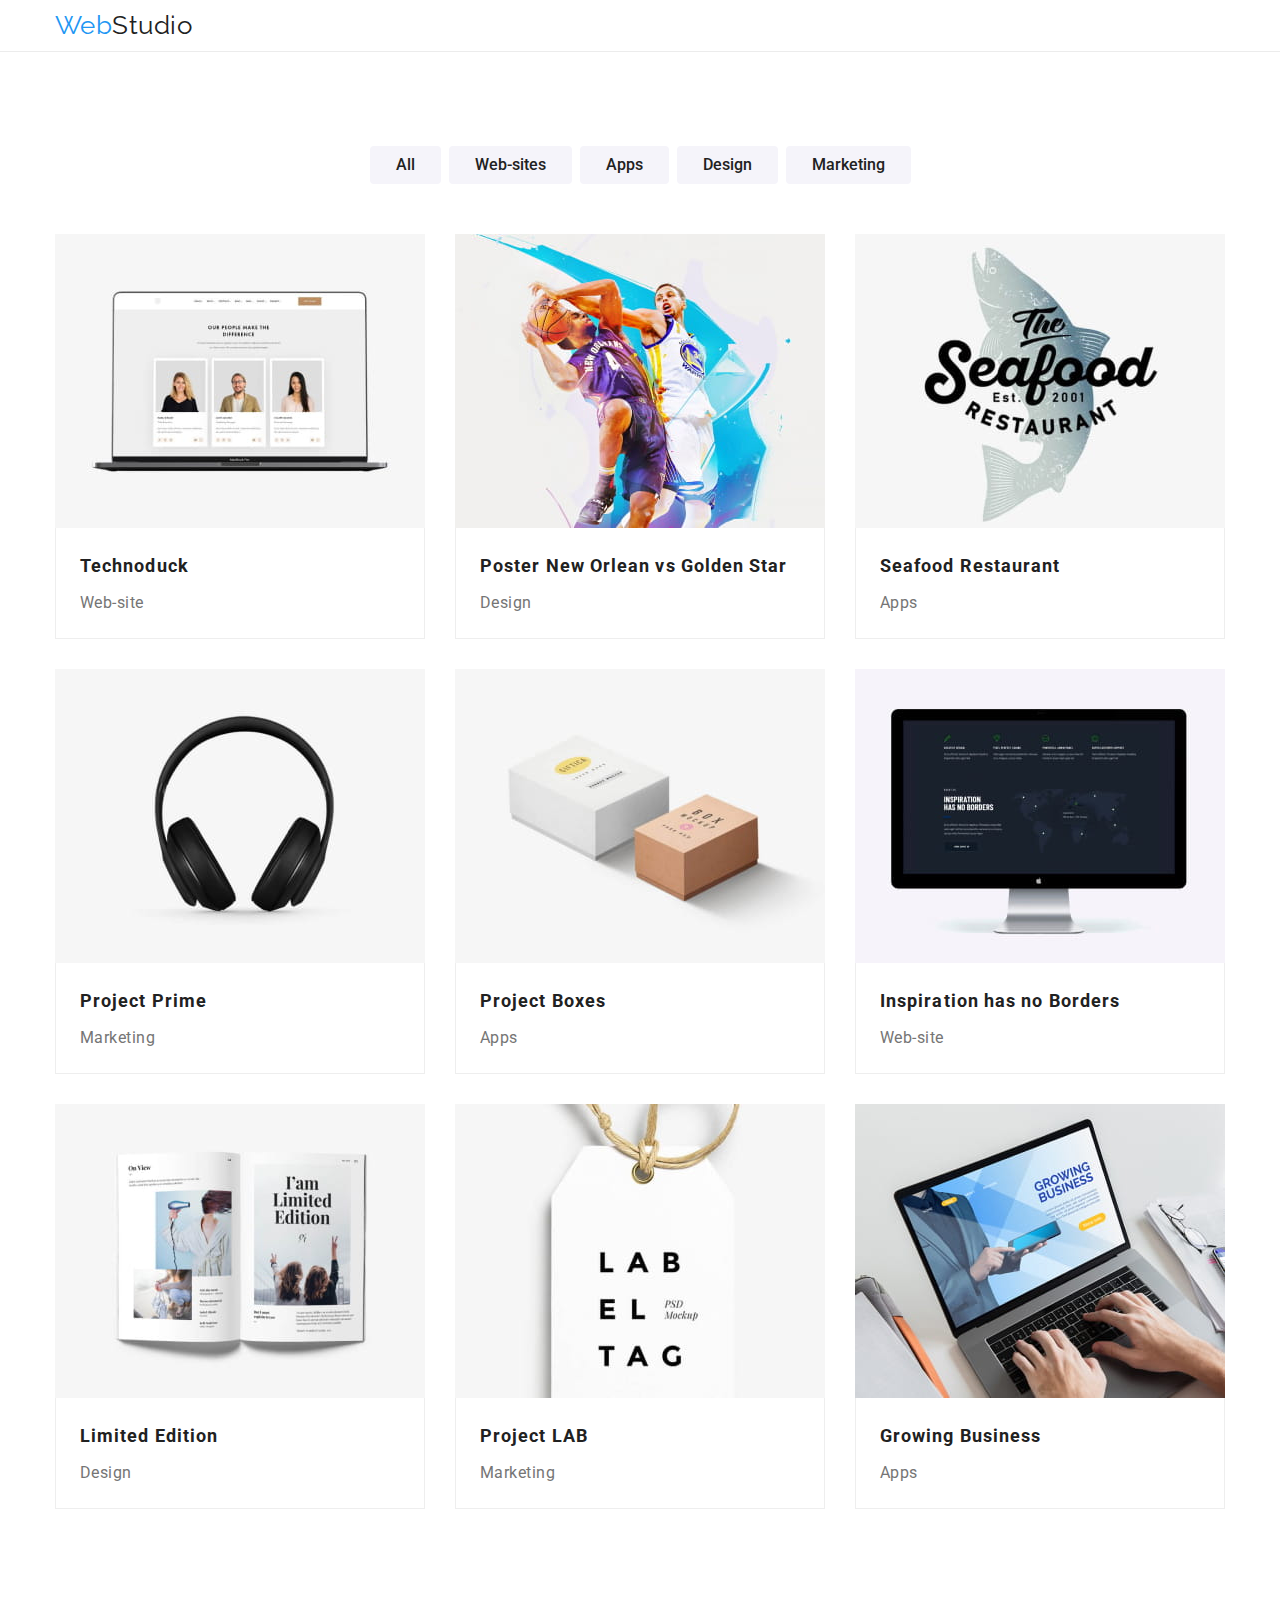
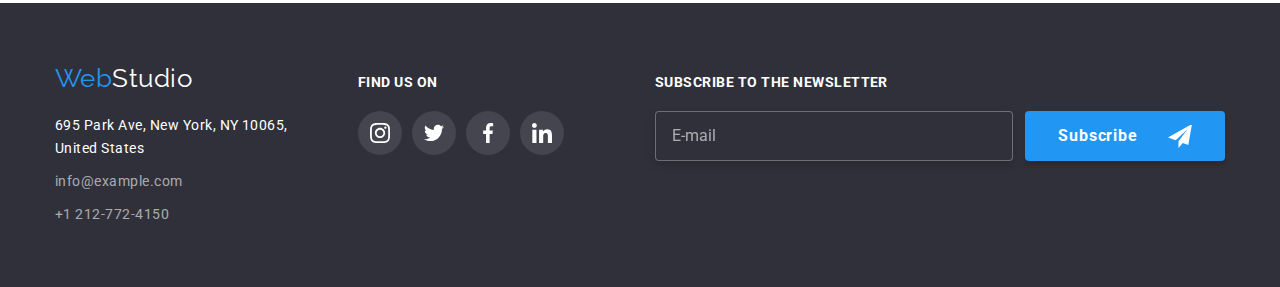
==== portfolio.html @ 223307ea "Додає першу частину" ====
<!DOCTYPE html>
<html lang="en">
<head>
    <meta charset="UTF-8">
    <meta http-equiv="X-UA-Compatible" content="IE=edge">
    <meta name="viewport" content="width=device-width, initial-scale=1.0">
    <title>Portfolio</title>
    <link rel="preconnect" href="https://fonts.googleapis.com">
    <link rel="preconnect" href="https://fonts.gstatic.com" crossorigin>
    <link href="https://fonts.googleapis.com/css2?family=Raleway:wght@700&family=Roboto:wght@400;500;700;900&display=swap"
        rel="stylesheet">
    <link rel="stylesheet" href="https://cdnjs.cloudflare.com/ajax/libs/modern-normalize/1.1.0/modern-normalize.min.css">
    <link rel="stylesheet" href="./css/main.min.css">
</head>
<body>
<header class="page-header">
    <div class="main-content contanier">
        <nav class="navigation">
            <a href="./index.html" class="logo navigation__logo"><span class="logo--blue">Web</span>Studio</a>
            <ul class="navigation-list">
                <li class="navigation-list__item">
                    <a href="./index.html" class="navigation-list__link navigation-list__link--сurrent-secondary">Studio</a>
                </li>
                <li class="navigation-list__item">
                    <a href="./portfolio.html" class="navigation-list__link navigation-list__link--current">Portfolio</a>
                </li>
                <li class="navigation-list__item">
                    <a href="#" class="navigation-list__link navigation-list__link--сurrent-secondary">Contacts</a>
                </li>
            </ul>
        </nav>
        <ul class="header-contacts">
            <li class="mail header-contacts__mail">
                <a href="mailto:info@example.com" class="contact">
                    <svg class="contact__icon" width="16" height="12">
                        <use href="./images/icons.svg#icon-envelope"></use>
                    </svg>
                    info@example.com
                </a>
            </li>
            <li class="tel">
                <a href="tel:+1212724150" class="contact">
                    <svg class="contact__icon" width="10" height="16">
                        <use href="./images/icons.svg#icon-smartphone"></use>
                    </svg>
                    +1 212-772-4150
                </a>
            </li>
        </ul>
    </div>
</header>
    <main>
        <section class="section">
            <div class="portfolio contanier">
                <h1 class="visually-hidden">Portfolio</h1>
                    <ul class="portfolio-buttons">
                        <li class="portfolio-buttons__item"><button type="button" class="portfolio-buttons__button">All</button></li>
                        <li class="portfolio-buttons__item"><button type="button" class="portfolio-buttons__button">Web-sites</button></li>
                        <li class="portfolio-buttons__item"><button type="button" class="portfolio-buttons__button">Apps</button></li>
                        <li class="portfolio-buttons__item"><button type="button" class="portfolio-buttons__button">Design</button></li>
                        <li class="portfolio-buttons__item"><button type="button" class="portfolio-buttons__button">Marketing</button></li>
                    </ul>
                <ul class="portfolio-list">
                    <li class="portfolio-element">
                        <a href="#" class="portfolio-link">
                            <div class="portfolio-link__box">
                                <img src="./images/portfolio1.jpg" alt="Laptop" width="370">
                                <div class="overlay">
                                    <p class="overlay__text">Technoduck is a state-of-the-art coronavirus distribution platform. Companies use this platform for digital
                                    espionage
                                    and attacks on competitors' secure servers.</p>
                                </div>
                            </div>
                            <div class="portfolio-link__border">
                                <h2 class="portfolio-link__title">Technoduck</h2>
                                <p class="portfolio-link__text">Web-site</p>
                            </div>
                        </a>
                    </li>
                    <li class="portfolio-element">
                        <a href="#" class="portfolio-link">
                            <div class="portfolio-link__box">
                                <img src="./images/portfolio2.jpg" alt="Athletes play basketball" width="370">
                                <div class="overlay">
                                    <p class="overlay__text">Technoduck is a state-of-the-art coronavirus distribution platform. Companies use this platform for
                                        digital
                                        espionage
                                        and attacks on competitors' secure servers.</p>
                                </div>
                            </div>
                            <div class="portfolio-link__border">
                                <h2 class="portfolio-link__title">Poster New Orlean vs Golden Star</h2>
                                <p class="portfolio-link__text">Design</p>
                            </div>
                        </a>
                    </li>
                    <li class="portfolio-element">
                        <a href="#" class="portfolio-link">
                            <div class="portfolio-link__box">
                                <img src="./images/portfolio3.jpg" alt="Restaurant logo" width="370">
                                <div class="overlay">
                                    <p class="overlay__text">Technoduck is a state-of-the-art coronavirus distribution platform. Companies use this platform for
                                        digital
                                        espionage
                                        and attacks on competitors' secure servers.</p>
                                </div>
                            </div>
                            <div class="portfolio-link__border">
                                <h2 class="portfolio-link__title">Seafood Restaurant</h2>
                                <p class="portfolio-link__text">Apps</p>
                            </div>
                        </a>
                    </li>
                    <li class="portfolio-element">
                        <a href="#" class="portfolio-link">
                            <div class="portfolio-link__box">
                                <img src="./images/portfolio4.jpg" alt="Headphone" width="370">
                                <div class="overlay">
                                    <p class="overlay__text">Technoduck is a state-of-the-art coronavirus distribution platform. Companies use this platform for
                                        digital
                                        espionage
                                        and attacks on competitors' secure servers.</p>
                                </div>
                            </div>
                            <div class="portfolio-link__border">
                                <h2 class="portfolio-link__title">Project Prime</h2>
                                <p class="portfolio-link__text">Marketing</p>
                            </div>
                        </a>
                    </li>
                    <li class="portfolio-element">
                        <a href="#" class="portfolio-link">
                            <div class="portfolio-link__box">
                                <img src="./images/portfolio5.jpg" alt="Two branded boxes" width="370">
                                <div class="overlay">
                                    <p class="overlay__text">Technoduck is a state-of-the-art coronavirus distribution platform. Companies use this platform for
                                        digital
                                        espionage
                                        and attacks on competitors' secure servers.</p>
                                </div>
                            </div>
                            <div class="portfolio-link__border">
                                <h2 class="portfolio-link__title">Project Boxes</h2>
                                <p class="portfolio-link__text">Apps</p>
                            </div>
                        </a>
                    </li>
                    <li class="portfolio-element">
                        <a href="#" class="portfolio-link">
                            <div class="portfolio-link__box">
                                <img src="./images/portfolio6.jpg" alt="Computer monitor" width="370">
                                <div class="overlay">
                                    <p class="overlay__text">Technoduck is a state-of-the-art coronavirus distribution platform. Companies use this platform for
                                        digital
                                        espionage
                                        and attacks on competitors' secure servers.</p>
                                </div>
                            </div>
                            <div class="portfolio-link__border">
                                <h2 class="portfolio-link__title">Inspiration has no Borders</h2>
                                <p class="portfolio-link__text">Web-site</p>
                            </div>
                        </a>
                    </li>
                    <li class="portfolio-element">
                        <a href="#" class="portfolio-link">
                            <div class="portfolio-link__box">
                                <img src="./images/portfolio7.jpg" alt="Open journal" width="370">
                                <div class="overlay">
                                    <p class="overlay__text">Technoduck is a state-of-the-art coronavirus distribution platform. Companies use this platform for
                                        digital
                                        espionage
                                        and attacks on competitors' secure servers.</p>
                                </div>
                            </div>
                            <div class="portfolio-link__border">
                                <h2 class="portfolio-link__title">Limited Edition</h2>
                                <p class="portfolio-link__text">Design</p>
                            </div>
                        </a>
                    </li>
                    <li class="portfolio-element">
                        <a href="#" class="portfolio-link">
                            <div class="portfolio-link__box">
                                <img src="./images/portfolio8.jpg" alt="Tag with logo" width="370">
                                <div class="overlay">
                                    <p class="overlay__text">Technoduck is a state-of-the-art coronavirus distribution platform. Companies use this platform for
                                        digital
                                        espionage
                                        and attacks on competitors' secure servers.</p>
                                </div>
                            </div>
                            <div class="portfolio-link__border">
                                <h2 class="portfolio-link__title">Project LAB</h2>
                                <p class="portfolio-link__text">Marketing</p>
                            </div>
                        </a>
                    </li>
                    <li class="portfolio-element">
                        <a href="#" class="portfolio-link">
                            <div class="portfolio-link__box">
                                <img src="./images/portfolio9.jpg" alt="A person is typing on a laptop" width="370">
                                <div class="overlay">
                                    <p class="overlay__text">Technoduck is a state-of-the-art coronavirus distribution platform. Companies use this platform for
                                        digital
                                        espionage
                                        and attacks on competitors' secure servers.</p>
                                </div>
                            </div>
                            <div class="portfolio-link__border">
                                <h2 class="portfolio-link__title">Growing Business</h2>
                                <p class="portfolio-link__text">Apps</p>
                            </div>
                        </a>
                    </li>
                </ul>
            </div>
        </section>
    </main>
<footer>
    <div class="contanier footer-page">
        <div class="contact-info">
            <a href="./index.html" class="logo contact-info__logo"><span class="logo--blue">Web</span>Studio</a>
            <address class="address">
                <ul class="address__list">
                    <li class="address__item"><a href="https://goo.gl/maps/jAzVGS8xta9FAQZa8" target="_blank"
                            rel="noopener noreferrer nofollow" class="address__text">695 Park Ave, New
                            York, NY 10065, United States</a></li>
                    <li class="address__item"><a href="mailto:info@example.com"
                            class="contact address__contact">info@example.com</a></li>
                    <li class="address__item"><a href="tel:+1212724150" class="contact address__contact">+1
                            212-772-4150</a></li>
                </ul>
            </address>
        </div>
        <div class="main-icons">
            <p class="main-icons__text">Find us on</p>
            <ul class="main-icons__list">
                <li>
                    <a href="#" class="main-icons__link">
                        <svg width="20" height="20">
                            <use href="./images/icons.svg#icon-instagram"></use>
                        </svg>
                    </a>
                </li>
                <li>
                    <a href="#" class="main-icons__link">
                        <svg width="20" height="20">
                            <use href="./images/icons.svg#icon-twitter"></use>
                        </svg>
                    </a>
                </li>
                <li>
                    <a href="#" class="main-icons__link">
                        <svg width="20" height="20">
                            <use href="./images/icons.svg#icon-facebook"></use>
                        </svg>
                    </a>
                </li>
                <li>
                    <a href="#" class="main-icons__link">
                        <svg width="20" height="20">
                            <use href="./images/icons.svg#icon-linkedin"></use>
                        </svg>
                    </a>
                </li>
            </ul>
        </div>
        <div class="footer-form">
            <p class="footer-form__text">Subscribe to the newsletter</p>
            <form class="shape">
                <label class="shape__point">
                    <input type="email" name="email" placeholder="E-mail" required class="shape__email">
                </label>
                <button class="button shape__button" type="submit">
                    <span class="shape__button__text">Subscribe</span>
                    <svg width="24" height="24">
                        <use href="./images/icons.svg#icon-icon-send"></use>
                    </svg>
                </button>
            </form>
        </div>
    </div>
</footer>
</body>
</html>
---- css/main.min.css ----
:root{--main-text-color: #757575;--tittle-text-color: #212121;--accent-text-color: #2196F3;--secondary-text-color: #ffffff;--main-bg-color: #ffffff;--secondary-bg-color: #F5F4FA;--accent-bg-color: #2F303A;--accent-bg-blue-color: #2196F3;--border-color: #EEEEEE;--icon-color: #AFB1B8;--timing: cubic-bezier(0.4, 0, 0.2, 1)}.visually-hidden{position:absolute;white-space:nowrap;width:1px;height:1px;overflow:hidden;border:0;padding:0;clip:rect(0 0 0 0);clip-path:inset(50%);margin:-1px}body{color:var(--main-text-color);background-color:var(--main-bg-color);font-family:"Roboto",sans-serif;letter-spacing:.03em}h1,h2,h3,h4,h5,h6,p{margin-top:0;margin-bottom:0}ul{list-style:none;margin:0;padding-left:0}a{text-decoration:none}button{cursor:pointer}img{display:block;max-width:100%;height:auto}footer{padding-top:60px;padding-bottom:60px;background-color:var(--accent-bg-color)}.contanier{padding:0 15px}@media screen and (min-width: 480px){.contanier{width:480px;margin-left:auto;margin-right:auto}}@media screen and (min-width: 768px){.contanier{width:768px}}@media screen and (min-width: 1200px){.contanier{width:1200px}}.section{padding:94px 0}.title{margin-bottom:50px;color:var(--tittle-text-color);font-weight:700;font-size:36px;line-height:1.16;text-align:center}.button{min-width:200px;padding:10px 20px 10px 19px;color:inherit;font-weight:700;font-size:16px;line-height:1.85;letter-spacing:.06em;background-color:var(--accent-bg-blue-color);border:none;box-shadow:0px 4px 4px rgba(0,0,0,.15);border-radius:4px;transition:background-color 250ms var(--timing)}.button:hover,.button:focus{background-color:#188ce8}.backdrop{position:fixed;top:0;left:0;width:100%;height:100%;z-index:1;visibility:visible;background-color:rgba(0,0,0,.2);transform:scale(1) rotateY(360deg);transform-origin:top center;transition:opacity 250ms var(--timing),visibility 250ms var(--timing),transform 1000ms var(--timing),background-color 250ms var(--timing) 500ms}.backdrop.is-hidden{opacity:0;visibility:hidden;pointer-events:none;transform:scale(3) rotateY(0);background-color:rgba(0,0,0,0)}.modal{position:absolute;top:50%;left:50%;transform:translate(-50%, -50%);width:528px;min-height:581px;background-color:var(--main-bg-color);box-shadow:0px 1px 3px rgba(0,0,0,.12),0px 1px 1px rgba(0,0,0,.14),0px 2px 1px rgba(0,0,0,.2);border-radius:4px}.form-block{text-align:left;padding:40px;color:var(--tittle-text-color)}.form-block__text{margin-bottom:12px;font-weight:700;font-size:20px;line-height:1.15;letter-spacing:.03em}.form-point{display:block;position:relative;margin-bottom:10px}.form-point__name{display:block;margin-bottom:4px;color:var(--main-text-color);font-size:12px;line-height:1.16;letter-spacing:.01em}.form-point__field{width:100%;padding:12px 42px;border:1px solid rgba(33,33,33,.2);border-radius:4px;transition:border-color 250ms var(--timing)}.form-point__icon{position:absolute;top:0;left:0;transform:translate(75%, 175%);transition:fill 250ms var(--timing)}.form-point__field:focus+.form-point__icon{fill:var(--accent-text-color)}.form-point__field:focus{border-color:var(--accent-text-color);outline:none}.form-point__comments{padding:12px 16px;margin-bottom:20px;resize:none}.form-point__comments::placeholder{color:rgba(117,117,117,.5);font-size:14px;line-height:1.14;letter-spacing:.01em}.policy-agree{display:flex;justify-content:center;align-items:center;margin-bottom:30px;color:var(--main-text-color);font-size:13px;line-height:1.71;letter-spacing:.03em}.policy-agree__icon{fill:var(--main-bg-color);border:1px solid var(--tittle-text-color);border-radius:2px;cursor:pointer}.policy-agree__checkbox:checked+.policy-agree__icon{fill:var(--accent-text-color);border:none}.policy-agree__checkbox:focus+.policy-agree__icon{outline:2px solid var(--tittle-text-color)}.policy-agree__contract{position:relative;color:var(--accent-text-color)}.policy-agree__contract::after{position:absolute;content:"";bottom:0;right:0;width:100%;height:1px;background:var(--accent-text-color)}.main-form__button{display:block;height:50px;padding:0;margin-left:auto;margin-right:auto;color:var(--secondary-text-color)}.modal-buttom{position:absolute;top:8px;right:8px;display:flex;justify-content:center;align-items:center;height:30px;width:30px;background-color:var(--main-bg-color);border:1px solid rgba(0,0,0,.1);border-radius:50%;transition:fill 250ms var(--timing)}.modal-buttom:hover,.modal-buttom:focus{fill:var(--accent-text-color)}.page-header{border-bottom:1px solid #ececec}.main-content{display:flex;align-items:center;justify-content:space-between;padding-top:10px;padding-bottom:10px}.logo{color:var(--tittle-text-color);font-family:"Raleway",sans-serif;font-size:26px;line-height:1.19}.logo--blue{color:var(--accent-text-color)}.navigation-list{display:none}.header-contacts{display:none}.header-button{border:none;background-color:rgba(0,0,0,0);padding:0;line-height:0}.mobile-menu{position:fixed;width:100%;height:100%;top:0;left:0;font-weight:500;font-size:40px;line-height:1.17;letter-spacing:.02em;color:var(--tittle-text-color);background-color:var(--main-bg-color)}.mobile-menu__contanier{position:relative;padding-left:25px;padding-top:48px}.mobile-menu__item:not(:last-child){margin-bottom:32px}.mobile-menu__page{color:var(--tittle-text-color)}.margin{margin-top:auto}.mobile-menu__contacts{margin-top:auto;margin-bottom:64px}.mobile-menu__tel{font-size:34px;color:var(--tittle-text-color)}.mobile-menu__mail{font-size:24px;line-height:1.16;color:var(--main-text-color)}.mobile-menu__main-links{display:flex;justify-content:left;gap:20px}.mobile-menu__point{position:relative}.mobile-menu__link{display:inline-block;font-size:18px;line-height:1.22px;color:var(--accent-text-color)}.mobile-menu__link::after{content:"";position:absolute;top:50%;right:0;width:22px;height:1px;transform:rotate(90deg);background-color:#000}.mobile-button{position:absolute;top:10px;right:15px;border:none;background-color:rgba(0,0,0,0);padding:0;line-height:0}.first-part{min-height:600px;max-width:1600px;margin-left:auto;margin-right:auto;color:var(--secondary-text-color);letter-spacing:.06em;text-align:center;padding-top:200px;padding-bottom:200px;background-color:#c4c4c4;background-image:linear-gradient(to right, rgba(47, 48, 58, 0.4), rgba(47, 48, 58, 0.4)),url(../images/bg.jpg);background-repeat:no-repeat;background-position:50% 35%;background-size:cover}.first-part__title{width:696px;margin-right:auto;margin-left:auto;margin-bottom:30px;color:var(--secondary-text-color);font-weight:900;font-size:44px;line-height:1.36;text-transform:uppercase}.benefits{display:flex}.benefits__item{width:270px}.benefits__item:not(:last-child){margin-right:30px}.benefits__icon{display:flex;margin-bottom:30px;height:120px;justify-content:center;align-items:center;background-color:var(--secondary-bg-color);border-radius:4px}.benefits__subtitle{margin-bottom:9px;color:var(--tittle-text-color);font-weight:700;font-size:14px;line-height:1.14;text-transform:uppercase}.benefits__text{font-size:14px;line-height:1.71}.third-part{padding-top:0}.capabilities__list{display:flex}.capabilities__item{position:relative}.capabilities__item:not(:last-child){margin-right:30px}.capabilities__box{position:absolute;width:100%;height:70px;bottom:0;display:flex;justify-content:center;align-items:center;background:rgba(47,48,58,.8)}.capabilities__text{color:var(--secondary-text-color);font-weight:700;font-size:14px;line-height:1.14;text-transform:uppercase}.fourth-part{background-color:var(--secondary-bg-color)}.employees__title{text-transform:capitalize}.wokers-list{display:flex}.wokers-list__item{width:270px;background-color:var(--main-bg-color);font-size:16px;line-height:1.18;text-align:center;box-shadow:0px 1px 3px rgba(0,0,0,.12),0px 1px 1px rgba(0,0,0,.14),0px 2px 1px rgba(0,0,0,.2);border-radius:0px 0px 4px 4px}.wokers-list__item:not(:last-child){margin-right:30px}.wokers-list__box{padding:30px 15px}.wokers-list__name{margin-bottom:10px;color:var(--tittle-text-color);font-weight:500}.wokers-list__job-title{margin-bottom:16px}.wokers-list__link-list{display:flex;justify-content:center;column-gap:10px}.wokers-list__link{display:flex;width:44px;height:44px;justify-content:center;align-items:center;row-gap:10px;fill:var(--icon-color);background-color:var(--main-bg-color);border-radius:50%;transition:background-color 250ms var(--timing),fill 250ms var(--timing)}.wokers-list__link:hover,.wokers-list__link:focus{background-color:var(--accent-bg-blue-color);fill:var(--secondary-text-color)}.customers__title{text-transform:capitalize}.customers-list{display:flex;column-gap:30px}.customers-list__link{display:flex;width:170px;height:92px;justify-content:center;align-items:center;border:1px solid var(--icon-color);border-radius:4px;fill:var(--icon-color);transition:fill 250ms var(--timing),border-color 250ms var(--timing)}.customers-list__link:hover,.customers-list__link:focus{fill:var(--accent-text-color);border-color:var(--accent-text-color)}.footer-page{display:flex;align-items:baseline}.contact-info{margin-right:70px}.contact-info__logo{display:inline-block;margin-bottom:20px;margin-right:0;color:var(--secondary-text-color)}.address{width:233px}.address__list{font-style:normal;font-size:14px;line-height:1.71}.address__item:not(:last-child){margin-bottom:9px}.address__text{display:inline-block;color:var(--secondary-text-color)}.address__contact{padding:0;color:rgba(255,255,255,.6)}.main-icons__text{margin-bottom:20px;color:var(--secondary-text-color);font-weight:700;font-size:14px;line-height:1.14;text-align:left;text-transform:uppercase}.main-icons__list{display:flex;column-gap:10px}.main-icons__link{display:flex;width:44px;height:44px;justify-content:center;align-items:center;fill:var(--secondary-text-color);background-color:rgba(255,255,255,.1);border-radius:50%;transition:background-color 250ms var(--timing)}.main-icons__link:hover,.main-icons__link:focus{background-color:var(--accent-bg-blue-color)}.footer-form{margin-left:auto}.footer-form__text{margin-bottom:20px;color:var(--secondary-text-color);font-weight:700;font-size:14px;line-height:1.14;text-align:left;text-transform:uppercase}.shape{display:flex;justify-content:center}.shape__point{margin-right:12px}.shape__email{padding:10px 16px;width:358px;height:50px;color:var(--secondary-text-color);background-color:var(--accent-bg-color);border:1px solid rgba(255,255,255,.3);filter:drop-shadow(0px 4px 4px rgba(0, 0, 0, 0.15));border-radius:4px}.shape__email::placeholder{color:rgba(255,255,255,.6);font-size:16px;line-height:1.25}.shape__button{display:flex;height:50px;justify-content:center;align-items:center;padding:0}.shape__button__text{margin-right:30px;color:var(--secondary-text-color)}.portfolio-buttons{margin-right:auto;margin-left:auto;margin-bottom:50px;display:flex;justify-content:center}.portfolio-buttons__item:not(:last-child){margin-right:8px}.portfolio-buttons__button{padding:6px 26px;color:var(--tittle-text-color);background-color:var(--secondary-bg-color);font-weight:500;font-size:16px;line-height:1.62;border:none;border-radius:4px;transition:color 250ms var(--timing),background-color 250ms var(--timing),box-shadow 250ms var(--timing)}.portfolio-buttons__button:hover,.portfolio-buttons__button:focus{color:var(--secondary-text-color);background-color:var(--accent-bg-blue-color);box-shadow:0px 3px 1px rgba(0,0,0,.1),0px 1px 2px rgba(0,0,0,.08),0px 2px 2px rgba(0,0,0,.12)}.portfolio-list{display:flex;flex-wrap:wrap;gap:30px}.portfolio-link{display:inline-block;transition:box-shadow 250ms cubic-bezier(0.4, 0, 0.2, 1)}.portfolio-link:hover,.portfolio-link:focus{box-shadow:0px 1px 1px rgba(0,0,0,.12),0px 4px 4px rgba(0,0,0,.06),1px 4px 6px rgba(0,0,0,.16)}.portfolio-link__box{position:relative;overflow:hidden}.overlay{position:absolute;top:0;width:100%;height:100%;display:flex;justify-content:center;align-items:center;background-color:rgba(33,150,243,.9);transform:translateY(101%) scaleX(0);transition:transform 250ms var(--timing)}.overlay__text{width:322px;font-size:18px;line-height:1.55;color:var(--secondary-text-color)}.portfolio-link:hover .overlay,.portfolio-link:focus .overlay{transform:translateY(0) scaleX(100%)}.portfolio-link__border{border-bottom:1px solid var(--border-color);border-right:1px solid var(--border-color);border-left:1px solid var(--border-color);padding:20px 24px}.portfolio-link__title{margin-bottom:4px;color:var(--tittle-text-color);font-weight:700;font-size:18px;line-height:2;letter-spacing:.06em;text-align:left}.portfolio-link__text{color:var(--main-text-color);font-size:16px;line-height:1.87}/*# sourceMappingURL=main.min.css.map */
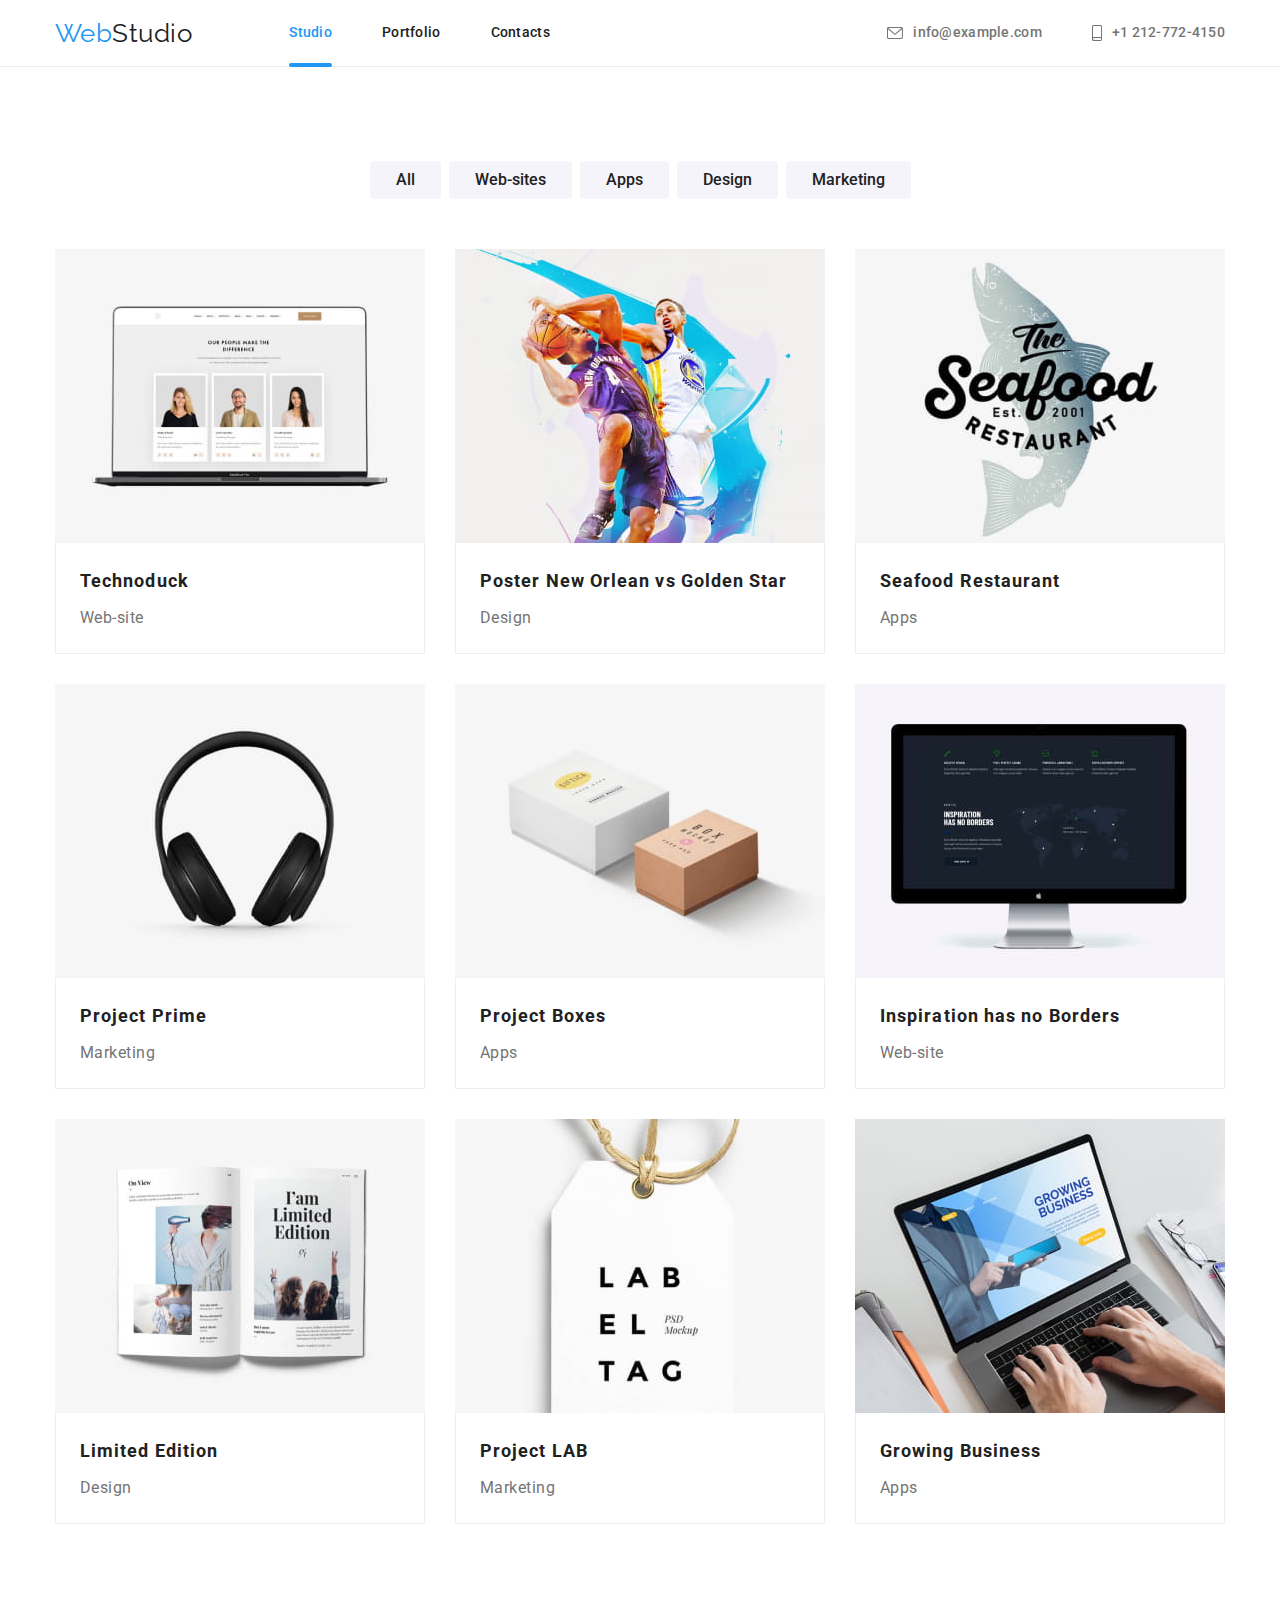
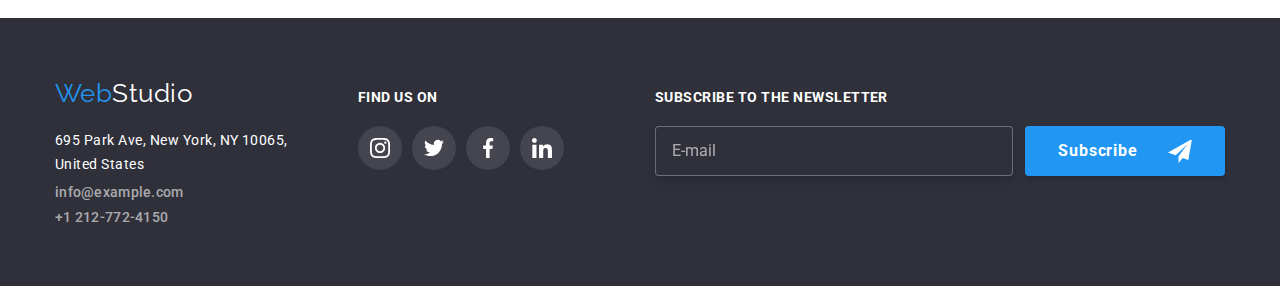
==== commit 41bf5356: "Додає правки" ====
--- a/portfolio.html
+++ b/portfolio.html
@@ -18,17 +18,19 @@
         <nav class="navigation">
             <a href="./index.html" class="logo navigation__logo"><span class="logo--blue">Web</span>Studio</a>
             <ul class="navigation-list">
-                <li class="navigation-list__item">
-                    <a href="./index.html" class="navigation-list__link navigation-list__link--сurrent-secondary">Studio</a>
-                </li>
-                <li class="navigation-list__item">
-                    <a href="./portfolio.html" class="navigation-list__link navigation-list__link--current">Portfolio</a>
-                </li>
-                <li class="navigation-list__item">
-                    <a href="#" class="navigation-list__link navigation-list__link--сurrent-secondary">Contacts</a>
-                </li>
+                <li class="navigation-list__item"><a href="./index.html"
+                        class="navigation-list__link navigation-list__link--current">Studio</a></li>
+                <li class="navigation-list__item"><a href="./portfolio.html"
+                        class="navigation-list__link navigation-list__link--сurrent-secondary">Portfolio</a></li>
+                <li class="navigation-list__item"><a href="#"
+                        class="navigation-list__link navigation-list__link--сurrent-secondary">Contacts</a></li>
             </ul>
         </nav>
+        <button class="header-button" type="button" data-modal-open>
+            <svg class="header-button__icon" width="40" height="40">
+                <use href="./images/icons.svg#icon-burger"></use>
+            </svg>
+        </button>
         <ul class="header-contacts">
             <li class="mail header-contacts__mail">
                 <a href="mailto:info@example.com" class="contact">
@@ -47,6 +49,43 @@
                 </a>
             </li>
         </ul>
+        <div class="mobile-menu is-hidden" data-modal>
+            <div class="contanier mobile-menu__contanier">
+                <ul class="mobile-menu__list-pages">
+                    <li class="mobile-menu__item"><a class="mobile-menu__page mobile-menu__page--сurrent-secondary"
+                            href="./index.html">Studio</a></li>
+                    <li class="mobile-menu__item"><a class="mobile-menu__page mobile-menu__page--сurrent-secondary"
+                            href="./portfolio.html">Portfolio</a></li>
+                    <li class="mobile-menu__item"><a class="mobile-menu__page mobile-menu__page--сurrent-secondary"
+                            href="#">Contacts</a></li>
+                </ul>
+                <div class="mobile-menu__main-info">
+                    <ul class="mobile-menu__contacts">
+                        <li class="mobile-menu__item">
+                            <a class="mobile-menu__tel" href="tel:+1212724150" class="contact">+1 212-772-4150</a>
+                        </li>
+                        <li class="mobile-menu__item">
+                            <a class="mobile-menu__mail" href="mailto:info@example.com"
+                                class="contact">info@example.com</a>
+                        </li>
+                    </ul>
+                    <ul class="mobile-menu__main-links">
+                        <li class="mobile-menu__point"><a class="mobile-menu__link mobile-menu__link--after"
+                                href="#">Instagram</a></li>
+                        <li class="mobile-menu__point"><a class="mobile-menu__link mobile-menu__link--after"
+                                href="#">Twitter</a></li>
+                        <li class="mobile-menu__point"><a class="mobile-menu__link mobile-menu__link--after"
+                                href="#">Facebook</a></li>
+                        <li class="mobile-menu__point"><a class="mobile-menu__link" href="#">LinkedIn</a></li>
+                    </ul>
+                </div>
+                <button class="mobile-button" type="button" data-modal-close>
+                    <svg width="40" height="40">
+                        <use href="./images/icons.svg#icon-close"></use>
+                    </svg>
+                </button>
+            </div>
+        </div>
     </div>
 </header>
     <main>
@@ -282,5 +321,6 @@
         </div>
     </div>
 </footer>
+<script src="./js/mobile_window.js"></script>
 </body>
 </html>--- a/css/main.min.css
+++ b/css/main.min.css
@@ -1 +1 @@
-:root{--main-text-color: #757575;--tittle-text-color: #212121;--accent-text-color: #2196F3;--secondary-text-color: #ffffff;--main-bg-color: #ffffff;--secondary-bg-color: #F5F4FA;--accent-bg-color: #2F303A;--accent-bg-blue-color: #2196F3;--border-color: #EEEEEE;--icon-color: #AFB1B8;--timing: cubic-bezier(0.4, 0, 0.2, 1)}.visually-hidden{position:absolute;white-space:nowrap;width:1px;height:1px;overflow:hidden;border:0;padding:0;clip:rect(0 0 0 0);clip-path:inset(50%);margin:-1px}body{color:var(--main-text-color);background-color:var(--main-bg-color);font-family:"Roboto",sans-serif;letter-spacing:.03em}h1,h2,h3,h4,h5,h6,p{margin-top:0;margin-bottom:0}ul{list-style:none;margin:0;padding-left:0}a{text-decoration:none}button{cursor:pointer}img{display:block;max-width:100%;height:auto}footer{padding-top:60px;padding-bottom:60px;background-color:var(--accent-bg-color)}.contanier{padding:0 15px}@media screen and (min-width: 480px){.contanier{width:480px;margin-left:auto;margin-right:auto}}@media screen and (min-width: 768px){.contanier{width:768px}}@media screen and (min-width: 1200px){.contanier{width:1200px}}.section{padding:94px 0}.title{margin-bottom:50px;color:var(--tittle-text-color);font-weight:700;font-size:36px;line-height:1.16;text-align:center}.button{min-width:200px;padding:10px 20px 10px 19px;color:inherit;font-weight:700;font-size:16px;line-height:1.85;letter-spacing:.06em;background-color:var(--accent-bg-blue-color);border:none;box-shadow:0px 4px 4px rgba(0,0,0,.15);border-radius:4px;transition:background-color 250ms var(--timing)}.button:hover,.button:focus{background-color:#188ce8}.backdrop{position:fixed;top:0;left:0;width:100%;height:100%;z-index:1;visibility:visible;background-color:rgba(0,0,0,.2);transform:scale(1) rotateY(360deg);transform-origin:top center;transition:opacity 250ms var(--timing),visibility 250ms var(--timing),transform 1000ms var(--timing),background-color 250ms var(--timing) 500ms}.backdrop.is-hidden{opacity:0;visibility:hidden;pointer-events:none;transform:scale(3) rotateY(0);background-color:rgba(0,0,0,0)}.modal{position:absolute;top:50%;left:50%;transform:translate(-50%, -50%);width:528px;min-height:581px;background-color:var(--main-bg-color);box-shadow:0px 1px 3px rgba(0,0,0,.12),0px 1px 1px rgba(0,0,0,.14),0px 2px 1px rgba(0,0,0,.2);border-radius:4px}.form-block{text-align:left;padding:40px;color:var(--tittle-text-color)}.form-block__text{margin-bottom:12px;font-weight:700;font-size:20px;line-height:1.15;letter-spacing:.03em}.form-point{display:block;position:relative;margin-bottom:10px}.form-point__name{display:block;margin-bottom:4px;color:var(--main-text-color);font-size:12px;line-height:1.16;letter-spacing:.01em}.form-point__field{width:100%;padding:12px 42px;border:1px solid rgba(33,33,33,.2);border-radius:4px;transition:border-color 250ms var(--timing)}.form-point__icon{position:absolute;top:0;left:0;transform:translate(75%, 175%);transition:fill 250ms var(--timing)}.form-point__field:focus+.form-point__icon{fill:var(--accent-text-color)}.form-point__field:focus{border-color:var(--accent-text-color);outline:none}.form-point__comments{padding:12px 16px;margin-bottom:20px;resize:none}.form-point__comments::placeholder{color:rgba(117,117,117,.5);font-size:14px;line-height:1.14;letter-spacing:.01em}.policy-agree{display:flex;justify-content:center;align-items:center;margin-bottom:30px;color:var(--main-text-color);font-size:13px;line-height:1.71;letter-spacing:.03em}.policy-agree__icon{fill:var(--main-bg-color);border:1px solid var(--tittle-text-color);border-radius:2px;cursor:pointer}.policy-agree__checkbox:checked+.policy-agree__icon{fill:var(--accent-text-color);border:none}.policy-agree__checkbox:focus+.policy-agree__icon{outline:2px solid var(--tittle-text-color)}.policy-agree__contract{position:relative;color:var(--accent-text-color)}.policy-agree__contract::after{position:absolute;content:"";bottom:0;right:0;width:100%;height:1px;background:var(--accent-text-color)}.main-form__button{display:block;height:50px;padding:0;margin-left:auto;margin-right:auto;color:var(--secondary-text-color)}.modal-buttom{position:absolute;top:8px;right:8px;display:flex;justify-content:center;align-items:center;height:30px;width:30px;background-color:var(--main-bg-color);border:1px solid rgba(0,0,0,.1);border-radius:50%;transition:fill 250ms var(--timing)}.modal-buttom:hover,.modal-buttom:focus{fill:var(--accent-text-color)}.page-header{border-bottom:1px solid #ececec}.main-content{display:flex;align-items:center;justify-content:space-between;padding-top:10px;padding-bottom:10px}.logo{color:var(--tittle-text-color);font-family:"Raleway",sans-serif;font-size:26px;line-height:1.19}.logo--blue{color:var(--accent-text-color)}.navigation-list{display:none}.header-contacts{display:none}.header-button{border:none;background-color:rgba(0,0,0,0);padding:0;line-height:0}.mobile-menu{position:fixed;width:100%;height:100%;top:0;left:0;font-weight:500;font-size:40px;line-height:1.17;letter-spacing:.02em;color:var(--tittle-text-color);background-color:var(--main-bg-color)}.mobile-menu__contanier{position:relative;padding-left:25px;padding-top:48px}.mobile-menu__item:not(:last-child){margin-bottom:32px}.mobile-menu__page{color:var(--tittle-text-color)}.margin{margin-top:auto}.mobile-menu__contacts{margin-top:auto;margin-bottom:64px}.mobile-menu__tel{font-size:34px;color:var(--tittle-text-color)}.mobile-menu__mail{font-size:24px;line-height:1.16;color:var(--main-text-color)}.mobile-menu__main-links{display:flex;justify-content:left;gap:20px}.mobile-menu__point{position:relative}.mobile-menu__link{display:inline-block;font-size:18px;line-height:1.22px;color:var(--accent-text-color)}.mobile-menu__link::after{content:"";position:absolute;top:50%;right:0;width:22px;height:1px;transform:rotate(90deg);background-color:#000}.mobile-button{position:absolute;top:10px;right:15px;border:none;background-color:rgba(0,0,0,0);padding:0;line-height:0}.first-part{min-height:600px;max-width:1600px;margin-left:auto;margin-right:auto;color:var(--secondary-text-color);letter-spacing:.06em;text-align:center;padding-top:200px;padding-bottom:200px;background-color:#c4c4c4;background-image:linear-gradient(to right, rgba(47, 48, 58, 0.4), rgba(47, 48, 58, 0.4)),url(../images/bg.jpg);background-repeat:no-repeat;background-position:50% 35%;background-size:cover}.first-part__title{width:696px;margin-right:auto;margin-left:auto;margin-bottom:30px;color:var(--secondary-text-color);font-weight:900;font-size:44px;line-height:1.36;text-transform:uppercase}.benefits{display:flex}.benefits__item{width:270px}.benefits__item:not(:last-child){margin-right:30px}.benefits__icon{display:flex;margin-bottom:30px;height:120px;justify-content:center;align-items:center;background-color:var(--secondary-bg-color);border-radius:4px}.benefits__subtitle{margin-bottom:9px;color:var(--tittle-text-color);font-weight:700;font-size:14px;line-height:1.14;text-transform:uppercase}.benefits__text{font-size:14px;line-height:1.71}.third-part{padding-top:0}.capabilities__list{display:flex}.capabilities__item{position:relative}.capabilities__item:not(:last-child){margin-right:30px}.capabilities__box{position:absolute;width:100%;height:70px;bottom:0;display:flex;justify-content:center;align-items:center;background:rgba(47,48,58,.8)}.capabilities__text{color:var(--secondary-text-color);font-weight:700;font-size:14px;line-height:1.14;text-transform:uppercase}.fourth-part{background-color:var(--secondary-bg-color)}.employees__title{text-transform:capitalize}.wokers-list{display:flex}.wokers-list__item{width:270px;background-color:var(--main-bg-color);font-size:16px;line-height:1.18;text-align:center;box-shadow:0px 1px 3px rgba(0,0,0,.12),0px 1px 1px rgba(0,0,0,.14),0px 2px 1px rgba(0,0,0,.2);border-radius:0px 0px 4px 4px}.wokers-list__item:not(:last-child){margin-right:30px}.wokers-list__box{padding:30px 15px}.wokers-list__name{margin-bottom:10px;color:var(--tittle-text-color);font-weight:500}.wokers-list__job-title{margin-bottom:16px}.wokers-list__link-list{display:flex;justify-content:center;column-gap:10px}.wokers-list__link{display:flex;width:44px;height:44px;justify-content:center;align-items:center;row-gap:10px;fill:var(--icon-color);background-color:var(--main-bg-color);border-radius:50%;transition:background-color 250ms var(--timing),fill 250ms var(--timing)}.wokers-list__link:hover,.wokers-list__link:focus{background-color:var(--accent-bg-blue-color);fill:var(--secondary-text-color)}.customers__title{text-transform:capitalize}.customers-list{display:flex;column-gap:30px}.customers-list__link{display:flex;width:170px;height:92px;justify-content:center;align-items:center;border:1px solid var(--icon-color);border-radius:4px;fill:var(--icon-color);transition:fill 250ms var(--timing),border-color 250ms var(--timing)}.customers-list__link:hover,.customers-list__link:focus{fill:var(--accent-text-color);border-color:var(--accent-text-color)}.footer-page{display:flex;align-items:baseline}.contact-info{margin-right:70px}.contact-info__logo{display:inline-block;margin-bottom:20px;margin-right:0;color:var(--secondary-text-color)}.address{width:233px}.address__list{font-style:normal;font-size:14px;line-height:1.71}.address__item:not(:last-child){margin-bottom:9px}.address__text{display:inline-block;color:var(--secondary-text-color)}.address__contact{padding:0;color:rgba(255,255,255,.6)}.main-icons__text{margin-bottom:20px;color:var(--secondary-text-color);font-weight:700;font-size:14px;line-height:1.14;text-align:left;text-transform:uppercase}.main-icons__list{display:flex;column-gap:10px}.main-icons__link{display:flex;width:44px;height:44px;justify-content:center;align-items:center;fill:var(--secondary-text-color);background-color:rgba(255,255,255,.1);border-radius:50%;transition:background-color 250ms var(--timing)}.main-icons__link:hover,.main-icons__link:focus{background-color:var(--accent-bg-blue-color)}.footer-form{margin-left:auto}.footer-form__text{margin-bottom:20px;color:var(--secondary-text-color);font-weight:700;font-size:14px;line-height:1.14;text-align:left;text-transform:uppercase}.shape{display:flex;justify-content:center}.shape__point{margin-right:12px}.shape__email{padding:10px 16px;width:358px;height:50px;color:var(--secondary-text-color);background-color:var(--accent-bg-color);border:1px solid rgba(255,255,255,.3);filter:drop-shadow(0px 4px 4px rgba(0, 0, 0, 0.15));border-radius:4px}.shape__email::placeholder{color:rgba(255,255,255,.6);font-size:16px;line-height:1.25}.shape__button{display:flex;height:50px;justify-content:center;align-items:center;padding:0}.shape__button__text{margin-right:30px;color:var(--secondary-text-color)}.portfolio-buttons{margin-right:auto;margin-left:auto;margin-bottom:50px;display:flex;justify-content:center}.portfolio-buttons__item:not(:last-child){margin-right:8px}.portfolio-buttons__button{padding:6px 26px;color:var(--tittle-text-color);background-color:var(--secondary-bg-color);font-weight:500;font-size:16px;line-height:1.62;border:none;border-radius:4px;transition:color 250ms var(--timing),background-color 250ms var(--timing),box-shadow 250ms var(--timing)}.portfolio-buttons__button:hover,.portfolio-buttons__button:focus{color:var(--secondary-text-color);background-color:var(--accent-bg-blue-color);box-shadow:0px 3px 1px rgba(0,0,0,.1),0px 1px 2px rgba(0,0,0,.08),0px 2px 2px rgba(0,0,0,.12)}.portfolio-list{display:flex;flex-wrap:wrap;gap:30px}.portfolio-link{display:inline-block;transition:box-shadow 250ms cubic-bezier(0.4, 0, 0.2, 1)}.portfolio-link:hover,.portfolio-link:focus{box-shadow:0px 1px 1px rgba(0,0,0,.12),0px 4px 4px rgba(0,0,0,.06),1px 4px 6px rgba(0,0,0,.16)}.portfolio-link__box{position:relative;overflow:hidden}.overlay{position:absolute;top:0;width:100%;height:100%;display:flex;justify-content:center;align-items:center;background-color:rgba(33,150,243,.9);transform:translateY(101%) scaleX(0);transition:transform 250ms var(--timing)}.overlay__text{width:322px;font-size:18px;line-height:1.55;color:var(--secondary-text-color)}.portfolio-link:hover .overlay,.portfolio-link:focus .overlay{transform:translateY(0) scaleX(100%)}.portfolio-link__border{border-bottom:1px solid var(--border-color);border-right:1px solid var(--border-color);border-left:1px solid var(--border-color);padding:20px 24px}.portfolio-link__title{margin-bottom:4px;color:var(--tittle-text-color);font-weight:700;font-size:18px;line-height:2;letter-spacing:.06em;text-align:left}.portfolio-link__text{color:var(--main-text-color);font-size:16px;line-height:1.87}/*# sourceMappingURL=main.min.css.map */+﻿:root{--main-text-color: #757575;--tittle-text-color: #212121;--accent-text-color: #2196F3;--secondary-text-color: #ffffff;--main-bg-color: #ffffff;--secondary-bg-color: #F5F4FA;--accent-bg-color: #2F303A;--accent-bg-blue-color: #2196F3;--border-color: #EEEEEE;--icon-color: #AFB1B8;--timing: cubic-bezier(0.4, 0, 0.2, 1)}.visually-hidden{position:absolute;white-space:nowrap;width:1px;height:1px;overflow:hidden;border:0;padding:0;clip:rect(0 0 0 0);clip-path:inset(50%);margin:-1px}body{color:var(--main-text-color);background-color:var(--main-bg-color);font-family:"Roboto",sans-serif;letter-spacing:.03em}h1,h2,h3,h4,h5,h6,p{margin-top:0;margin-bottom:0}ul{list-style:none;margin:0;padding-left:0}a{text-decoration:none}button{cursor:pointer}img{display:block;max-width:100%;height:auto}footer{padding-top:60px;padding-bottom:60px;background-color:var(--accent-bg-color)}.contanier{padding:0 15px}@media screen and (min-width: 480px){.contanier{margin-left:auto;margin-right:auto;width:480px}}@media screen and (min-width: 768px){.contanier{width:768px}}@media screen and (min-width: 1200px){.contanier{width:1200px}}.section{padding:94px 0}.title{margin-bottom:50px;color:var(--tittle-text-color);font-weight:700;font-size:36px;line-height:1.16;text-align:center}.button{min-width:200px;padding:10px 20px 10px 19px;color:inherit;font-weight:700;font-size:16px;line-height:1.85;letter-spacing:.06em;background-color:var(--accent-bg-blue-color);border:none;box-shadow:0px 4px 4px rgba(0,0,0,.15);border-radius:4px;transition:background-color 250ms var(--timing)}.button:hover,.button:focus{background-color:#188ce8}@media screen and (max-width: 767px){.mobile-menu{position:fixed;width:100%;top:0;left:0;visibility:visible;z-index:100;font-weight:500;font-size:40px;line-height:1.17;letter-spacing:.02em;color:var(--tittle-text-color);background-color:var(--main-bg-color);transition:opacity 250ms var(--timing),visibility 250ms var(--timing)}.mobile-menu.is-hidden{opacity:0;visibility:hidden;pointer-events:none}.mobile-menu__contanier{position:relative;padding-left:25px;padding-top:48px;padding-bottom:48px;display:flex;flex-direction:column;height:100vh}.mobile-menu__item:not(:last-child){margin-bottom:32px}.mobile-menu__main-info{margin-top:auto}.mobile-menu__page{position:relative;color:var(--tittle-text-color);transition:color 250ms var(--timing)}.mobile-menu__page:hover,.mobile-menu__page:focus{color:var(--accent-text-color)}.mobile-menu__page--сurrent-secondary::after{position:absolute;content:"";bottom:0;right:0;width:100%;height:4px;background:var(--accent-text-color);border-radius:2px;transform:scale(0);transition:transform 250ms var(--timing)}.mobile-menu__page:hover::after,.mobile-menu__page:focus::after{transform:scale(1)}.mobile-menu__contacts{margin-bottom:64px}.mobile-menu__tel{display:block;font-size:34px;color:var(--main-text-color);transition:color 250ms var(--timing)}.mobile-menu__tel:hover,.mobile-menu__tel:focus{color:var(--accent-text-color)}.mobile-menu__mail{display:block;font-size:24px;line-height:1.16;color:var(--main-text-color);transition:color 250ms var(--timing)}.mobile-menu__mail:hover,.mobile-menu__mail:focus{color:var(--accent-text-color)}.mobile-menu__main-links{display:flex;justify-content:left;gap:20px}.mobile-menu__point{position:relative}.mobile-menu__link{display:block;font-size:18px;line-height:1.22;color:var(--accent-text-color);transition:color 250ms var(--timing)}.mobile-menu__link:hover,.mobile-menu__link:focus{color:#1067ae}.mobile-menu__link--after::after{content:"";position:absolute;top:50%;width:22px;height:1px;transform:rotate(90deg);background-color:rgba(33,33,33,.2)}.mobile-button{position:absolute;top:10px;right:15px;border:none;background-color:rgba(0,0,0,0);padding:0;line-height:0;transition:fill 250ms var(--timing)}.mobile-button:focus,.mobile-button:hover{fill:var(--accent-text-color)}}@media screen and (min-width: 768px){.mobile-menu{display:none}.mobile-button{display:none}}.backdrop{position:fixed;top:0;left:0;width:100%;height:100%;z-index:1;visibility:visible;background-color:rgba(0,0,0,.2);transform:scale(1) rotateY(360deg);transform-origin:top center;transition:opacity 250ms var(--timing),visibility 250ms var(--timing),transform 1000ms var(--timing),background-color 250ms var(--timing) 500ms}.backdrop.is-hidden{opacity:0;visibility:hidden;pointer-events:none;transform:scale(3) rotateY(0);background-color:rgba(0,0,0,0)}.modal{position:absolute;top:50%;left:50%;transform:translate(-50%, -50%);width:450px;min-height:609px;background-color:var(--main-bg-color);box-shadow:0px 1px 3px rgba(0,0,0,.12),0px 1px 1px rgba(0,0,0,.14),0px 2px 1px rgba(0,0,0,.2);border-radius:4px}@media screen and (min-width: 1200px){.modal{width:528px;min-height:581px}}.form-block{text-align:left;padding:40px;color:var(--tittle-text-color)}.form-block__text{margin-bottom:12px;font-weight:700;font-size:20px;line-height:1.15;letter-spacing:.03em;text-align:center}.form-point{display:block;position:relative;margin-bottom:10px}.form-point__name{display:block;margin-bottom:4px;color:var(--main-text-color);font-size:12px;line-height:1.16;letter-spacing:.01em}.form-point__field{width:100%;padding:12px 42px;border:1px solid rgba(33,33,33,.2);border-radius:4px;transition:border-color 250ms var(--timing)}.form-point__icon{position:absolute;top:0;left:0;transform:translate(75%, 175%);transition:fill 250ms var(--timing)}.form-point__field:focus+.form-point__icon{fill:var(--accent-text-color)}.form-point__field:focus{border-color:var(--accent-text-color);outline:none}.form-point__comments{padding:12px 16px;margin-bottom:20px;resize:none}.form-point__comments::placeholder{color:rgba(117,117,117,.5);font-size:14px;line-height:1.14;letter-spacing:.01em}.policy-agree{display:flex;justify-content:center;align-items:center;margin-bottom:30px;color:var(--main-text-color);font-size:12px;line-height:1.16;letter-spacing:.03em}.policy-agree__icon{fill:var(--main-bg-color);border:1px solid var(--tittle-text-color);border-radius:2px;cursor:pointer}.policy-agree__checkbox:checked+.policy-agree__icon{fill:var(--accent-text-color);border:none}.policy-agree__checkbox:focus+.policy-agree__icon{outline:2px solid var(--tittle-text-color)}.policy-agree__contract{position:relative;color:var(--accent-text-color)}.policy-agree__contract::after{position:absolute;content:"";bottom:0;right:0;width:100%;height:1px;background:var(--accent-text-color)}@media screen and (min-width: 1200px){.form-point{font-size:13px;line-height:1.71}}.main-form__button{display:block;height:50px;padding:0;margin-left:auto;margin-right:auto;color:var(--secondary-text-color)}.modal-buttom{position:absolute;top:8px;right:8px;display:flex;justify-content:center;align-items:center;height:30px;width:30px;background-color:var(--main-bg-color);border:1px solid rgba(0,0,0,.1);border-radius:50%;transition:fill 250ms var(--timing)}.modal-buttom:hover,.modal-buttom:focus{fill:var(--accent-text-color)}.page-header{border-bottom:1px solid #ececec}.main-content{display:flex;align-items:center;justify-content:space-between;padding-top:10px;padding-bottom:10px}.logo{color:var(--tittle-text-color);font-family:"Raleway",sans-serif;font-size:26px;line-height:1.19}.logo--blue{color:var(--accent-text-color)}@media screen and (max-width: 767px){.navigation-list{display:none}.header-contacts{display:none}.header-button{border:none;background-color:rgba(0,0,0,0);padding:0;line-height:0;transition:fill 250ms var(--timing)}.header-button:hover,.header-button:focus{fill:var(--accent-text-color)}}@media screen and (min-width: 768px){.header-button{display:none}.main-content{padding-top:0;padding-bottom:0}.navigation{display:flex;align-items:center}.navigation__logo{margin-right:88px}.navigation-list{display:flex}.navigation-list__item{position:relative}.navigation-list__item:not(:last-child){margin-right:50px}.navigation-list__link{display:block;padding-top:25px;padding-bottom:25px;color:var(--tittle-text-color);font-weight:500;font-size:14px;line-height:1.14;letter-spacing:.02em;transition:color 250ms var(--timing)}.navigation-list__link:focus,.navigation-list__link:hover{color:var(--accent-text-color)}.navigation-list__link--current{color:var(--accent-text-color)}.navigation-list__link--current::after{position:absolute;content:"";bottom:-1px;right:0;width:100%;height:4px;background:var(--accent-text-color);border-radius:2px}.navigation-list__link--сurrent-secondary::after{position:absolute;content:"";bottom:-1px;right:0;width:100%;height:4px;background:var(--accent-text-color);border-radius:2px;transform:scale(0);transition:transform 250ms var(--timing)}.navigation-list__link:hover::after,.navigation-list__link:focus::after{transform:scale(1)}.header-contacts{display:block}.mail{margin-bottom:10px}.contact{display:flex;align-items:center;color:inherit;font-weight:500;font-size:12px;line-height:1.16;letter-spacing:.02em;transition:color 250ms var(--timing)}.contact:hover,.contact:focus{color:var(--accent-text-color)}.contact__icon{margin-right:10px;fill:currentColor}}@media screen and (min-width: 1200px){.navigation__logo{margin-right:97px}.header-contacts{display:flex}.header-contacts__mail{margin-right:50px}.mail{margin-bottom:0}.contact{padding-top:25px;padding-bottom:25px;font-weight:500;font-size:14px;line-height:1.14}}.first-part{min-height:400px;padding-top:118px;padding-bottom:118px;color:var(--secondary-text-color);letter-spacing:.06em;text-align:center;background-color:#c4c4c4;background-image:linear-gradient(to right, rgba(47, 48, 58, 0.4), rgba(47, 48, 58, 0.4)),url(/images/header_mobile.jpg);background-repeat:no-repeat;background-position:50% 35%;background-size:cover}.first-part__title{width:360px;margin-right:auto;margin-left:auto;margin-bottom:30px;font-weight:900;font-size:26px;line-height:1.61;color:var(--secondary-text-color);text-transform:uppercase}@media screen and (min-device-pixel-ratio: 2)and (max-width: 767px),screen and (min-resolution: 192dpi)and (max-width: 767px),screen and (min-resolution: 2dppx)and (max-width: 767px){.first-part{background-image:linear-gradient(to right, rgba(47, 48, 58, 0.4), rgba(47, 48, 58, 0.4)),url(/images/header_mobile2x.jpg)}}@media screen and (min-width: 768px){.first-part{background-image:linear-gradient(to right, rgba(47, 48, 58, 0.4), rgba(47, 48, 58, 0.4)),url(/images/header_tablet.jpg)}}@media screen and (min-device-pixel-ratio: 2)and (min-width: 768px),screen and (min-resolution: 192dpi)and (min-width: 768px),screen and (min-resolution: 2dppx)and (min-width: 768px){.first-part{background-image:linear-gradient(to right, rgba(47, 48, 58, 0.4), rgba(47, 48, 58, 0.4)),url(/images/header_tablet2x.jpg)}}@media screen and (min-width: 1200px){.first-part{min-height:600px;padding-top:200px;padding-bottom:200px;background-image:linear-gradient(to right, rgba(47, 48, 58, 0.4), rgba(47, 48, 58, 0.4)),url(/images/bg.jpg)}.first-part__title{width:696px;font-weight:900;font-size:44px;line-height:1.36}}@media screen and (min-device-pixel-ratio: 2)and (min-width: 1200px),screen and (min-resolution: 192dpi)and (min-width: 1200px),screen and (min-resolution: 2dppx)and (min-width: 1200px){.first-part{background-image:linear-gradient(to right, rgba(47, 48, 58, 0.4), rgba(47, 48, 58, 0.4)),url(/images/header_desktop2x.jpg)}}.benefits{display:flex}.benefits__item{width:270px}.benefits__item:not(:last-child){margin-right:30px}.benefits__icon{display:flex;margin-bottom:30px;height:120px;justify-content:center;align-items:center;background-color:var(--secondary-bg-color);border-radius:4px}.benefits__subtitle{margin-bottom:9px;color:var(--tittle-text-color);font-weight:700;font-size:14px;line-height:1.14;text-transform:uppercase}.benefits__text{font-size:14px;line-height:1.71}.third-part{padding-top:0}.capabilities__list{display:flex}.capabilities__item{position:relative}.capabilities__item:not(:last-child){margin-right:30px}.capabilities__box{position:absolute;width:100%;height:70px;bottom:0;display:flex;justify-content:center;align-items:center;background:rgba(47,48,58,.8)}.capabilities__text{color:var(--secondary-text-color);font-weight:700;font-size:14px;line-height:1.14;text-transform:uppercase}.fourth-part{background-color:var(--secondary-bg-color)}.employees__title{text-transform:capitalize}.wokers-list{display:flex}.wokers-list__item{width:270px;background-color:var(--main-bg-color);font-size:16px;line-height:1.18;text-align:center;box-shadow:0px 1px 3px rgba(0,0,0,.12),0px 1px 1px rgba(0,0,0,.14),0px 2px 1px rgba(0,0,0,.2);border-radius:0px 0px 4px 4px}.wokers-list__item:not(:last-child){margin-right:30px}.wokers-list__box{padding:30px 15px}.wokers-list__name{margin-bottom:10px;color:var(--tittle-text-color);font-weight:500}.wokers-list__job-title{margin-bottom:16px}.wokers-list__link-list{display:flex;justify-content:center;column-gap:10px}.wokers-list__link{display:flex;width:44px;height:44px;justify-content:center;align-items:center;row-gap:10px;fill:var(--icon-color);background-color:var(--main-bg-color);border-radius:50%;transition:background-color 250ms var(--timing),fill 250ms var(--timing)}.wokers-list__link:hover,.wokers-list__link:focus{background-color:var(--accent-bg-blue-color);fill:var(--secondary-text-color)}.customers__title{text-transform:capitalize}.customers-list{display:flex;column-gap:30px}.customers-list__link{display:flex;width:170px;height:92px;justify-content:center;align-items:center;border:1px solid var(--icon-color);border-radius:4px;fill:var(--icon-color);transition:fill 250ms var(--timing),border-color 250ms var(--timing)}.customers-list__link:hover,.customers-list__link:focus{fill:var(--accent-text-color);border-color:var(--accent-text-color)}.footer-page{display:flex;align-items:baseline}.contact-info{margin-right:70px}.contact-info__logo{display:inline-block;margin-bottom:20px;margin-right:0;color:var(--secondary-text-color)}.address{width:233px}.address__list{font-style:normal;font-size:14px;line-height:1.71}.address__item:not(:last-child){margin-bottom:9px}.address__text{display:inline-block;color:var(--secondary-text-color)}.address__contact{padding:0;color:rgba(255,255,255,.6)}.main-icons__text{margin-bottom:20px;color:var(--secondary-text-color);font-weight:700;font-size:14px;line-height:1.14;text-align:left;text-transform:uppercase}.main-icons__list{display:flex;column-gap:10px}.main-icons__link{display:flex;width:44px;height:44px;justify-content:center;align-items:center;fill:var(--secondary-text-color);background-color:rgba(255,255,255,.1);border-radius:50%;transition:background-color 250ms var(--timing)}.main-icons__link:hover,.main-icons__link:focus{background-color:var(--accent-bg-blue-color)}.footer-form{margin-left:auto}.footer-form__text{margin-bottom:20px;color:var(--secondary-text-color);font-weight:700;font-size:14px;line-height:1.14;text-align:left;text-transform:uppercase}.shape{display:flex;justify-content:center}.shape__point{margin-right:12px}.shape__email{padding:10px 16px;width:358px;height:50px;color:var(--secondary-text-color);background-color:var(--accent-bg-color);border:1px solid rgba(255,255,255,.3);filter:drop-shadow(0px 4px 4px rgba(0, 0, 0, 0.15));border-radius:4px}.shape__email::placeholder{color:rgba(255,255,255,.6);font-size:16px;line-height:1.25}.shape__button{display:flex;height:50px;justify-content:center;align-items:center;padding:0}.shape__button__text{margin-right:30px;color:var(--secondary-text-color)}.portfolio-buttons{margin-right:auto;margin-left:auto;margin-bottom:50px;display:flex;justify-content:center}.portfolio-buttons__item:not(:last-child){margin-right:8px}.portfolio-buttons__button{padding:6px 26px;color:var(--tittle-text-color);background-color:var(--secondary-bg-color);font-weight:500;font-size:16px;line-height:1.62;border:none;border-radius:4px;transition:color 250ms var(--timing),background-color 250ms var(--timing),box-shadow 250ms var(--timing)}.portfolio-buttons__button:hover,.portfolio-buttons__button:focus{color:var(--secondary-text-color);background-color:var(--accent-bg-blue-color);box-shadow:0px 3px 1px rgba(0,0,0,.1),0px 1px 2px rgba(0,0,0,.08),0px 2px 2px rgba(0,0,0,.12)}.portfolio-list{display:flex;flex-wrap:wrap;gap:30px}.portfolio-link{display:inline-block;transition:box-shadow 250ms cubic-bezier(0.4, 0, 0.2, 1)}.portfolio-link:hover,.portfolio-link:focus{box-shadow:0px 1px 1px rgba(0,0,0,.12),0px 4px 4px rgba(0,0,0,.06),1px 4px 6px rgba(0,0,0,.16)}.portfolio-link__box{position:relative;overflow:hidden}.overlay{position:absolute;top:0;width:100%;height:100%;display:flex;justify-content:center;align-items:center;background-color:rgba(33,150,243,.9);transform:translateY(101%) scaleX(0);transition:transform 250ms var(--timing)}.overlay__text{width:322px;font-size:18px;line-height:1.55;color:var(--secondary-text-color)}.portfolio-link:hover .overlay,.portfolio-link:focus .overlay{transform:translateY(0) scaleX(100%)}.portfolio-link__border{border-bottom:1px solid var(--border-color);border-right:1px solid var(--border-color);border-left:1px solid var(--border-color);padding:20px 24px}.portfolio-link__title{margin-bottom:4px;color:var(--tittle-text-color);font-weight:700;font-size:18px;line-height:2;letter-spacing:.06em;text-align:left}.portfolio-link__text{color:var(--main-text-color);font-size:16px;line-height:1.87}/*# sourceMappingURL=main.min.css.map */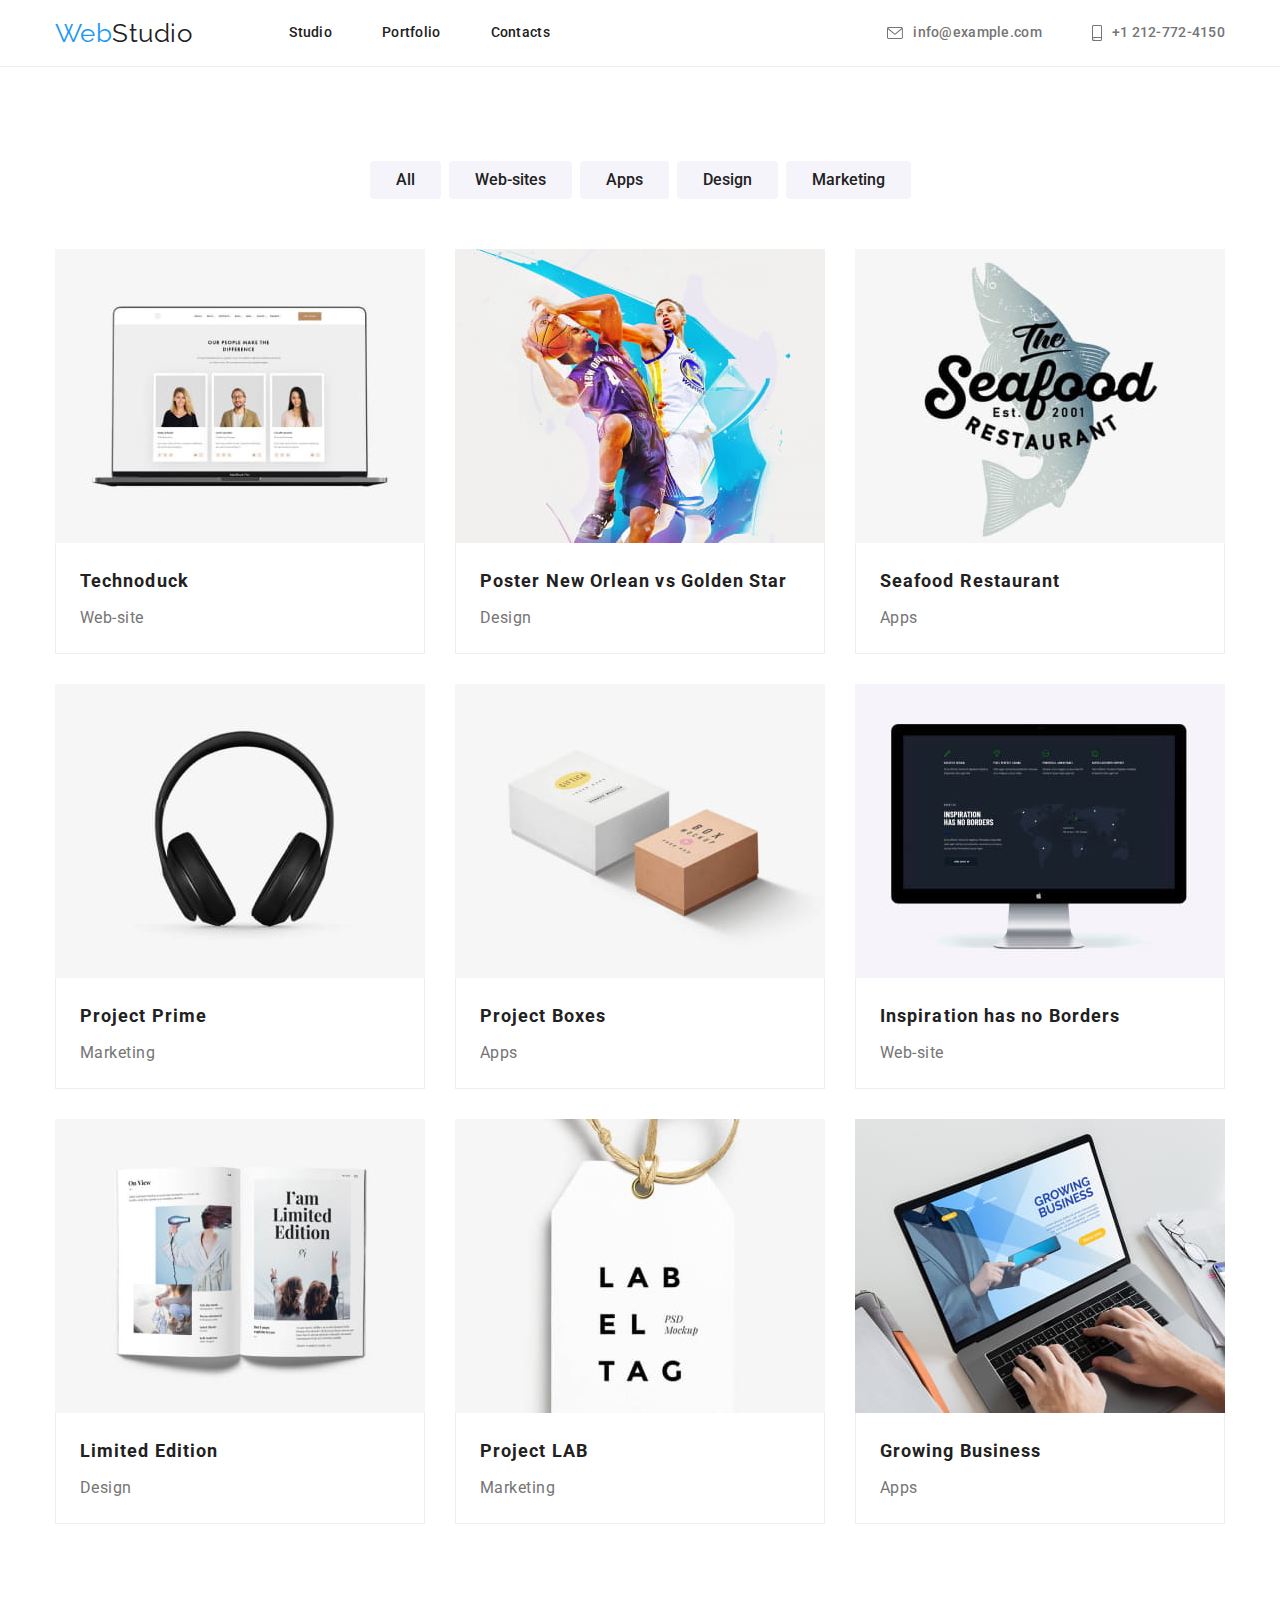
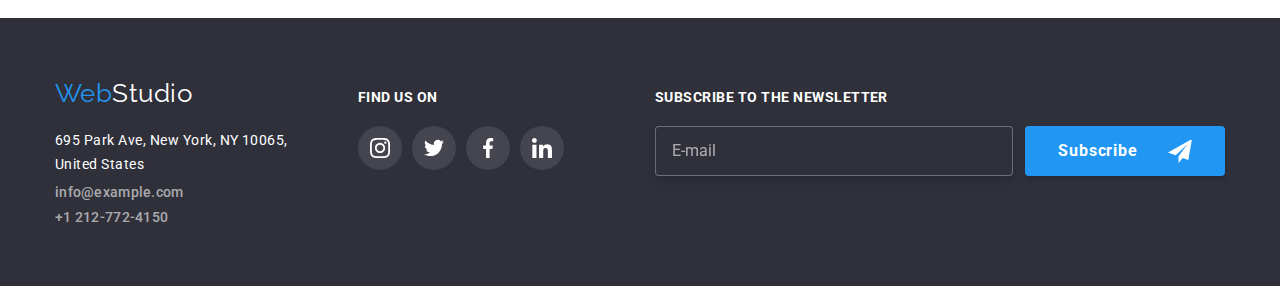
==== commit 0d9b29af: "5" ====
--- a/portfolio.html
+++ b/portfolio.html
@@ -19,14 +19,14 @@
             <a href="./index.html" class="logo navigation__logo"><span class="logo--blue">Web</span>Studio</a>
             <ul class="navigation-list">
                 <li class="navigation-list__item"><a href="./index.html"
-                        class="navigation-list__link navigation-list__link--current">Studio</a></li>
+                        class="navigation-list__link navigation-list__link--current-secondary">Studio</a></li>
                 <li class="navigation-list__item"><a href="./portfolio.html"
-                        class="navigation-list__link navigation-list__link--сurrent-secondary">Portfolio</a></li>
+                        class="navigation-list__link navigation-list__link--сurrent">Portfolio</a></li>
                 <li class="navigation-list__item"><a href="#"
                         class="navigation-list__link navigation-list__link--сurrent-secondary">Contacts</a></li>
             </ul>
         </nav>
-        <button class="header-button" type="button" data-modal-open>
+        <button class="header-button js-open-menu" type="button">
             <svg class="header-button__icon" width="40" height="40">
                 <use href="./images/icons.svg#icon-burger"></use>
             </svg>
@@ -49,8 +49,8 @@
                 </a>
             </li>
         </ul>
-        <div class="mobile-menu is-hidden" data-modal>
-            <div class="contanier mobile-menu__contanier">
+        <div class="mobile-menu js-menu-container is-open">
+            <div class="mobile-menu__contanier">
                 <ul class="mobile-menu__list-pages">
                     <li class="mobile-menu__item"><a class="mobile-menu__page mobile-menu__page--сurrent-secondary"
                             href="./index.html">Studio</a></li>
@@ -70,16 +70,13 @@
                         </li>
                     </ul>
                     <ul class="mobile-menu__main-links">
-                        <li class="mobile-menu__point"><a class="mobile-menu__link mobile-menu__link--after"
-                                href="#">Instagram</a></li>
-                        <li class="mobile-menu__point"><a class="mobile-menu__link mobile-menu__link--after"
-                                href="#">Twitter</a></li>
-                        <li class="mobile-menu__point"><a class="mobile-menu__link mobile-menu__link--after"
-                                href="#">Facebook</a></li>
+                        <li class="mobile-menu__point"><a class="mobile-menu__link" href="#">Instagram</a></li>
+                        <li class="mobile-menu__point"><a class="mobile-menu__link" href="#">Twitter</a></li>
+                        <li class="mobile-menu__point"><a class="mobile-menu__link" href="#">Facebook</a></li>
                         <li class="mobile-menu__point"><a class="mobile-menu__link" href="#">LinkedIn</a></li>
                     </ul>
                 </div>
-                <button class="mobile-button" type="button" data-modal-close>
+                <button class="mobile-button js-close-menu" type="button">
                     <svg width="40" height="40">
                         <use href="./images/icons.svg#icon-close"></use>
                     </svg>
@@ -321,6 +318,6 @@
         </div>
     </div>
 </footer>
-<script src="./js/mobile_window.js"></script>
+<script src="./js/mobile-menu.js"></script>
 </body>
 </html>--- a/css/main.min.css
+++ b/css/main.min.css
@@ -1 +1 @@
-﻿:root{--main-text-color: #757575;--tittle-text-color: #212121;--accent-text-color: #2196F3;--secondary-text-color: #ffffff;--main-bg-color: #ffffff;--secondary-bg-color: #F5F4FA;--accent-bg-color: #2F303A;--accent-bg-blue-color: #2196F3;--border-color: #EEEEEE;--icon-color: #AFB1B8;--timing: cubic-bezier(0.4, 0, 0.2, 1)}.visually-hidden{position:absolute;white-space:nowrap;width:1px;height:1px;overflow:hidden;border:0;padding:0;clip:rect(0 0 0 0);clip-path:inset(50%);margin:-1px}body{color:var(--main-text-color);background-color:var(--main-bg-color);font-family:"Roboto",sans-serif;letter-spacing:.03em}h1,h2,h3,h4,h5,h6,p{margin-top:0;margin-bottom:0}ul{list-style:none;margin:0;padding-left:0}a{text-decoration:none}button{cursor:pointer}img{display:block;max-width:100%;height:auto}footer{padding-top:60px;padding-bottom:60px;background-color:var(--accent-bg-color)}.contanier{padding:0 15px}@media screen and (min-width: 480px){.contanier{margin-left:auto;margin-right:auto;width:480px}}@media screen and (min-width: 768px){.contanier{width:768px}}@media screen and (min-width: 1200px){.contanier{width:1200px}}.section{padding:94px 0}.title{margin-bottom:50px;color:var(--tittle-text-color);font-weight:700;font-size:36px;line-height:1.16;text-align:center}.button{min-width:200px;padding:10px 20px 10px 19px;color:inherit;font-weight:700;font-size:16px;line-height:1.85;letter-spacing:.06em;background-color:var(--accent-bg-blue-color);border:none;box-shadow:0px 4px 4px rgba(0,0,0,.15);border-radius:4px;transition:background-color 250ms var(--timing)}.button:hover,.button:focus{background-color:#188ce8}@media screen and (max-width: 767px){.mobile-menu{position:fixed;width:100%;top:0;left:0;visibility:visible;z-index:100;font-weight:500;font-size:40px;line-height:1.17;letter-spacing:.02em;color:var(--tittle-text-color);background-color:var(--main-bg-color);transition:opacity 250ms var(--timing),visibility 250ms var(--timing)}.mobile-menu.is-hidden{opacity:0;visibility:hidden;pointer-events:none}.mobile-menu__contanier{position:relative;padding-left:25px;padding-top:48px;padding-bottom:48px;display:flex;flex-direction:column;height:100vh}.mobile-menu__item:not(:last-child){margin-bottom:32px}.mobile-menu__main-info{margin-top:auto}.mobile-menu__page{position:relative;color:var(--tittle-text-color);transition:color 250ms var(--timing)}.mobile-menu__page:hover,.mobile-menu__page:focus{color:var(--accent-text-color)}.mobile-menu__page--сurrent-secondary::after{position:absolute;content:"";bottom:0;right:0;width:100%;height:4px;background:var(--accent-text-color);border-radius:2px;transform:scale(0);transition:transform 250ms var(--timing)}.mobile-menu__page:hover::after,.mobile-menu__page:focus::after{transform:scale(1)}.mobile-menu__contacts{margin-bottom:64px}.mobile-menu__tel{display:block;font-size:34px;color:var(--main-text-color);transition:color 250ms var(--timing)}.mobile-menu__tel:hover,.mobile-menu__tel:focus{color:var(--accent-text-color)}.mobile-menu__mail{display:block;font-size:24px;line-height:1.16;color:var(--main-text-color);transition:color 250ms var(--timing)}.mobile-menu__mail:hover,.mobile-menu__mail:focus{color:var(--accent-text-color)}.mobile-menu__main-links{display:flex;justify-content:left;gap:20px}.mobile-menu__point{position:relative}.mobile-menu__link{display:block;font-size:18px;line-height:1.22;color:var(--accent-text-color);transition:color 250ms var(--timing)}.mobile-menu__link:hover,.mobile-menu__link:focus{color:#1067ae}.mobile-menu__link--after::after{content:"";position:absolute;top:50%;width:22px;height:1px;transform:rotate(90deg);background-color:rgba(33,33,33,.2)}.mobile-button{position:absolute;top:10px;right:15px;border:none;background-color:rgba(0,0,0,0);padding:0;line-height:0;transition:fill 250ms var(--timing)}.mobile-button:focus,.mobile-button:hover{fill:var(--accent-text-color)}}@media screen and (min-width: 768px){.mobile-menu{display:none}.mobile-button{display:none}}.backdrop{position:fixed;top:0;left:0;width:100%;height:100%;z-index:1;visibility:visible;background-color:rgba(0,0,0,.2);transform:scale(1) rotateY(360deg);transform-origin:top center;transition:opacity 250ms var(--timing),visibility 250ms var(--timing),transform 1000ms var(--timing),background-color 250ms var(--timing) 500ms}.backdrop.is-hidden{opacity:0;visibility:hidden;pointer-events:none;transform:scale(3) rotateY(0);background-color:rgba(0,0,0,0)}.modal{position:absolute;top:50%;left:50%;transform:translate(-50%, -50%);width:450px;min-height:609px;background-color:var(--main-bg-color);box-shadow:0px 1px 3px rgba(0,0,0,.12),0px 1px 1px rgba(0,0,0,.14),0px 2px 1px rgba(0,0,0,.2);border-radius:4px}@media screen and (min-width: 1200px){.modal{width:528px;min-height:581px}}.form-block{text-align:left;padding:40px;color:var(--tittle-text-color)}.form-block__text{margin-bottom:12px;font-weight:700;font-size:20px;line-height:1.15;letter-spacing:.03em;text-align:center}.form-point{display:block;position:relative;margin-bottom:10px}.form-point__name{display:block;margin-bottom:4px;color:var(--main-text-color);font-size:12px;line-height:1.16;letter-spacing:.01em}.form-point__field{width:100%;padding:12px 42px;border:1px solid rgba(33,33,33,.2);border-radius:4px;transition:border-color 250ms var(--timing)}.form-point__icon{position:absolute;top:0;left:0;transform:translate(75%, 175%);transition:fill 250ms var(--timing)}.form-point__field:focus+.form-point__icon{fill:var(--accent-text-color)}.form-point__field:focus{border-color:var(--accent-text-color);outline:none}.form-point__comments{padding:12px 16px;margin-bottom:20px;resize:none}.form-point__comments::placeholder{color:rgba(117,117,117,.5);font-size:14px;line-height:1.14;letter-spacing:.01em}.policy-agree{display:flex;justify-content:center;align-items:center;margin-bottom:30px;color:var(--main-text-color);font-size:12px;line-height:1.16;letter-spacing:.03em}.policy-agree__icon{fill:var(--main-bg-color);border:1px solid var(--tittle-text-color);border-radius:2px;cursor:pointer}.policy-agree__checkbox:checked+.policy-agree__icon{fill:var(--accent-text-color);border:none}.policy-agree__checkbox:focus+.policy-agree__icon{outline:2px solid var(--tittle-text-color)}.policy-agree__contract{position:relative;color:var(--accent-text-color)}.policy-agree__contract::after{position:absolute;content:"";bottom:0;right:0;width:100%;height:1px;background:var(--accent-text-color)}@media screen and (min-width: 1200px){.form-point{font-size:13px;line-height:1.71}}.main-form__button{display:block;height:50px;padding:0;margin-left:auto;margin-right:auto;color:var(--secondary-text-color)}.modal-buttom{position:absolute;top:8px;right:8px;display:flex;justify-content:center;align-items:center;height:30px;width:30px;background-color:var(--main-bg-color);border:1px solid rgba(0,0,0,.1);border-radius:50%;transition:fill 250ms var(--timing)}.modal-buttom:hover,.modal-buttom:focus{fill:var(--accent-text-color)}.page-header{border-bottom:1px solid #ececec}.main-content{display:flex;align-items:center;justify-content:space-between;padding-top:10px;padding-bottom:10px}.logo{color:var(--tittle-text-color);font-family:"Raleway",sans-serif;font-size:26px;line-height:1.19}.logo--blue{color:var(--accent-text-color)}@media screen and (max-width: 767px){.navigation-list{display:none}.header-contacts{display:none}.header-button{border:none;background-color:rgba(0,0,0,0);padding:0;line-height:0;transition:fill 250ms var(--timing)}.header-button:hover,.header-button:focus{fill:var(--accent-text-color)}}@media screen and (min-width: 768px){.header-button{display:none}.main-content{padding-top:0;padding-bottom:0}.navigation{display:flex;align-items:center}.navigation__logo{margin-right:88px}.navigation-list{display:flex}.navigation-list__item{position:relative}.navigation-list__item:not(:last-child){margin-right:50px}.navigation-list__link{display:block;padding-top:25px;padding-bottom:25px;color:var(--tittle-text-color);font-weight:500;font-size:14px;line-height:1.14;letter-spacing:.02em;transition:color 250ms var(--timing)}.navigation-list__link:focus,.navigation-list__link:hover{color:var(--accent-text-color)}.navigation-list__link--current{color:var(--accent-text-color)}.navigation-list__link--current::after{position:absolute;content:"";bottom:-1px;right:0;width:100%;height:4px;background:var(--accent-text-color);border-radius:2px}.navigation-list__link--сurrent-secondary::after{position:absolute;content:"";bottom:-1px;right:0;width:100%;height:4px;background:var(--accent-text-color);border-radius:2px;transform:scale(0);transition:transform 250ms var(--timing)}.navigation-list__link:hover::after,.navigation-list__link:focus::after{transform:scale(1)}.header-contacts{display:block}.mail{margin-bottom:10px}.contact{display:flex;align-items:center;color:inherit;font-weight:500;font-size:12px;line-height:1.16;letter-spacing:.02em;transition:color 250ms var(--timing)}.contact:hover,.contact:focus{color:var(--accent-text-color)}.contact__icon{margin-right:10px;fill:currentColor}}@media screen and (min-width: 1200px){.navigation__logo{margin-right:97px}.header-contacts{display:flex}.header-contacts__mail{margin-right:50px}.mail{margin-bottom:0}.contact{padding-top:25px;padding-bottom:25px;font-weight:500;font-size:14px;line-height:1.14}}.first-part{min-height:400px;padding-top:118px;padding-bottom:118px;color:var(--secondary-text-color);letter-spacing:.06em;text-align:center;background-color:#c4c4c4;background-image:linear-gradient(to right, rgba(47, 48, 58, 0.4), rgba(47, 48, 58, 0.4)),url(/images/header_mobile.jpg);background-repeat:no-repeat;background-position:50% 35%;background-size:cover}.first-part__title{width:360px;margin-right:auto;margin-left:auto;margin-bottom:30px;font-weight:900;font-size:26px;line-height:1.61;color:var(--secondary-text-color);text-transform:uppercase}@media screen and (min-device-pixel-ratio: 2)and (max-width: 767px),screen and (min-resolution: 192dpi)and (max-width: 767px),screen and (min-resolution: 2dppx)and (max-width: 767px){.first-part{background-image:linear-gradient(to right, rgba(47, 48, 58, 0.4), rgba(47, 48, 58, 0.4)),url(/images/header_mobile2x.jpg)}}@media screen and (min-width: 768px){.first-part{background-image:linear-gradient(to right, rgba(47, 48, 58, 0.4), rgba(47, 48, 58, 0.4)),url(/images/header_tablet.jpg)}}@media screen and (min-device-pixel-ratio: 2)and (min-width: 768px),screen and (min-resolution: 192dpi)and (min-width: 768px),screen and (min-resolution: 2dppx)and (min-width: 768px){.first-part{background-image:linear-gradient(to right, rgba(47, 48, 58, 0.4), rgba(47, 48, 58, 0.4)),url(/images/header_tablet2x.jpg)}}@media screen and (min-width: 1200px){.first-part{min-height:600px;padding-top:200px;padding-bottom:200px;background-image:linear-gradient(to right, rgba(47, 48, 58, 0.4), rgba(47, 48, 58, 0.4)),url(/images/bg.jpg)}.first-part__title{width:696px;font-weight:900;font-size:44px;line-height:1.36}}@media screen and (min-device-pixel-ratio: 2)and (min-width: 1200px),screen and (min-resolution: 192dpi)and (min-width: 1200px),screen and (min-resolution: 2dppx)and (min-width: 1200px){.first-part{background-image:linear-gradient(to right, rgba(47, 48, 58, 0.4), rgba(47, 48, 58, 0.4)),url(/images/header_desktop2x.jpg)}}.benefits{display:flex}.benefits__item{width:270px}.benefits__item:not(:last-child){margin-right:30px}.benefits__icon{display:flex;margin-bottom:30px;height:120px;justify-content:center;align-items:center;background-color:var(--secondary-bg-color);border-radius:4px}.benefits__subtitle{margin-bottom:9px;color:var(--tittle-text-color);font-weight:700;font-size:14px;line-height:1.14;text-transform:uppercase}.benefits__text{font-size:14px;line-height:1.71}.third-part{padding-top:0}.capabilities__list{display:flex}.capabilities__item{position:relative}.capabilities__item:not(:last-child){margin-right:30px}.capabilities__box{position:absolute;width:100%;height:70px;bottom:0;display:flex;justify-content:center;align-items:center;background:rgba(47,48,58,.8)}.capabilities__text{color:var(--secondary-text-color);font-weight:700;font-size:14px;line-height:1.14;text-transform:uppercase}.fourth-part{background-color:var(--secondary-bg-color)}.employees__title{text-transform:capitalize}.wokers-list{display:flex}.wokers-list__item{width:270px;background-color:var(--main-bg-color);font-size:16px;line-height:1.18;text-align:center;box-shadow:0px 1px 3px rgba(0,0,0,.12),0px 1px 1px rgba(0,0,0,.14),0px 2px 1px rgba(0,0,0,.2);border-radius:0px 0px 4px 4px}.wokers-list__item:not(:last-child){margin-right:30px}.wokers-list__box{padding:30px 15px}.wokers-list__name{margin-bottom:10px;color:var(--tittle-text-color);font-weight:500}.wokers-list__job-title{margin-bottom:16px}.wokers-list__link-list{display:flex;justify-content:center;column-gap:10px}.wokers-list__link{display:flex;width:44px;height:44px;justify-content:center;align-items:center;row-gap:10px;fill:var(--icon-color);background-color:var(--main-bg-color);border-radius:50%;transition:background-color 250ms var(--timing),fill 250ms var(--timing)}.wokers-list__link:hover,.wokers-list__link:focus{background-color:var(--accent-bg-blue-color);fill:var(--secondary-text-color)}.customers__title{text-transform:capitalize}.customers-list{display:flex;column-gap:30px}.customers-list__link{display:flex;width:170px;height:92px;justify-content:center;align-items:center;border:1px solid var(--icon-color);border-radius:4px;fill:var(--icon-color);transition:fill 250ms var(--timing),border-color 250ms var(--timing)}.customers-list__link:hover,.customers-list__link:focus{fill:var(--accent-text-color);border-color:var(--accent-text-color)}.footer-page{display:flex;align-items:baseline}.contact-info{margin-right:70px}.contact-info__logo{display:inline-block;margin-bottom:20px;margin-right:0;color:var(--secondary-text-color)}.address{width:233px}.address__list{font-style:normal;font-size:14px;line-height:1.71}.address__item:not(:last-child){margin-bottom:9px}.address__text{display:inline-block;color:var(--secondary-text-color)}.address__contact{padding:0;color:rgba(255,255,255,.6)}.main-icons__text{margin-bottom:20px;color:var(--secondary-text-color);font-weight:700;font-size:14px;line-height:1.14;text-align:left;text-transform:uppercase}.main-icons__list{display:flex;column-gap:10px}.main-icons__link{display:flex;width:44px;height:44px;justify-content:center;align-items:center;fill:var(--secondary-text-color);background-color:rgba(255,255,255,.1);border-radius:50%;transition:background-color 250ms var(--timing)}.main-icons__link:hover,.main-icons__link:focus{background-color:var(--accent-bg-blue-color)}.footer-form{margin-left:auto}.footer-form__text{margin-bottom:20px;color:var(--secondary-text-color);font-weight:700;font-size:14px;line-height:1.14;text-align:left;text-transform:uppercase}.shape{display:flex;justify-content:center}.shape__point{margin-right:12px}.shape__email{padding:10px 16px;width:358px;height:50px;color:var(--secondary-text-color);background-color:var(--accent-bg-color);border:1px solid rgba(255,255,255,.3);filter:drop-shadow(0px 4px 4px rgba(0, 0, 0, 0.15));border-radius:4px}.shape__email::placeholder{color:rgba(255,255,255,.6);font-size:16px;line-height:1.25}.shape__button{display:flex;height:50px;justify-content:center;align-items:center;padding:0}.shape__button__text{margin-right:30px;color:var(--secondary-text-color)}.portfolio-buttons{margin-right:auto;margin-left:auto;margin-bottom:50px;display:flex;justify-content:center}.portfolio-buttons__item:not(:last-child){margin-right:8px}.portfolio-buttons__button{padding:6px 26px;color:var(--tittle-text-color);background-color:var(--secondary-bg-color);font-weight:500;font-size:16px;line-height:1.62;border:none;border-radius:4px;transition:color 250ms var(--timing),background-color 250ms var(--timing),box-shadow 250ms var(--timing)}.portfolio-buttons__button:hover,.portfolio-buttons__button:focus{color:var(--secondary-text-color);background-color:var(--accent-bg-blue-color);box-shadow:0px 3px 1px rgba(0,0,0,.1),0px 1px 2px rgba(0,0,0,.08),0px 2px 2px rgba(0,0,0,.12)}.portfolio-list{display:flex;flex-wrap:wrap;gap:30px}.portfolio-link{display:inline-block;transition:box-shadow 250ms cubic-bezier(0.4, 0, 0.2, 1)}.portfolio-link:hover,.portfolio-link:focus{box-shadow:0px 1px 1px rgba(0,0,0,.12),0px 4px 4px rgba(0,0,0,.06),1px 4px 6px rgba(0,0,0,.16)}.portfolio-link__box{position:relative;overflow:hidden}.overlay{position:absolute;top:0;width:100%;height:100%;display:flex;justify-content:center;align-items:center;background-color:rgba(33,150,243,.9);transform:translateY(101%) scaleX(0);transition:transform 250ms var(--timing)}.overlay__text{width:322px;font-size:18px;line-height:1.55;color:var(--secondary-text-color)}.portfolio-link:hover .overlay,.portfolio-link:focus .overlay{transform:translateY(0) scaleX(100%)}.portfolio-link__border{border-bottom:1px solid var(--border-color);border-right:1px solid var(--border-color);border-left:1px solid var(--border-color);padding:20px 24px}.portfolio-link__title{margin-bottom:4px;color:var(--tittle-text-color);font-weight:700;font-size:18px;line-height:2;letter-spacing:.06em;text-align:left}.portfolio-link__text{color:var(--main-text-color);font-size:16px;line-height:1.87}/*# sourceMappingURL=main.min.css.map */+﻿:root{--main-text-color: #757575;--tittle-text-color: #212121;--accent-text-color: #2196F3;--secondary-text-color: #ffffff;--main-bg-color: #ffffff;--secondary-bg-color: #F5F4FA;--accent-bg-color: #2F303A;--accent-bg-blue-color: #2196F3;--border-color: #EEEEEE;--icon-color: #AFB1B8;--timing: cubic-bezier(0.4, 0, 0.2, 1)}.visually-hidden{position:absolute;white-space:nowrap;width:1px;height:1px;overflow:hidden;border:0;padding:0;clip:rect(0 0 0 0);clip-path:inset(50%);margin:-1px}body{color:var(--main-text-color);background-color:var(--main-bg-color);font-family:"Roboto",sans-serif;letter-spacing:.03em}h1,h2,h3,h4,h5,h6,p{margin-top:0;margin-bottom:0}ul{list-style:none;margin:0;padding-left:0}a{text-decoration:none}button{cursor:pointer}img{display:block;max-width:100%;height:auto}footer{padding-top:60px;padding-bottom:60px;background-color:var(--accent-bg-color)}.contanier{padding:0 15px;margin-left:auto;margin-right:auto}@media screen and (min-width: 480px){.contanier{width:480px}}@media screen and (min-width: 768px){.contanier{width:768px}}@media screen and (min-width: 1200px){.contanier{width:1200px}}.section{padding:94px 0}.title{margin-bottom:50px;color:var(--tittle-text-color);font-weight:700;font-size:36px;line-height:1.16;text-align:center}.button{min-width:200px;padding:10px 20px 10px 19px;color:inherit;font-weight:700;font-size:16px;line-height:1.85;letter-spacing:.06em;background-color:var(--accent-bg-blue-color);border:none;box-shadow:0px 4px 4px rgba(0,0,0,.15);border-radius:4px;transition:background-color 250ms var(--timing)}.button:hover,.button:focus{background-color:#188ce8}.mobile-menu{position:fixed;width:100vw;height:100vh;top:0;left:0;font-weight:500;font-size:8.3vw;line-height:1.17;letter-spacing:.02em;color:var(--tittle-text-color);background-color:var(--main-bg-color);z-index:999;transform:translateX(0);transition:transform 500ms var(--timing)}.mobile-menu.is-open{transform:translateX(100%)}.mobile-menu__contanier{display:flex;flex-direction:column;height:100%;padding-top:48px;padding-bottom:48px;padding-left:40px;padding-right:10px}.mobile-menu__item:not(:last-child){margin-bottom:32px}.mobile-menu__main-info{margin-top:auto}.mobile-menu__page{position:relative;color:var(--tittle-text-color);transition:color 250ms var(--timing)}.mobile-menu__page:hover,.mobile-menu__page:focus{color:var(--accent-text-color)}.mobile-menu__page--сurrent-secondary::after{position:absolute;content:"";bottom:0;right:0;width:100%;height:4px;background:var(--accent-text-color);border-radius:2px;transform:scale(0);transition:transform 250ms var(--timing)}.mobile-menu__page:hover::after,.mobile-menu__page:focus::after{transform:scale(1)}.mobile-menu__contacts{margin-bottom:64px}.mobile-menu__tel{display:block;font-size:7.08vw;color:var(--main-text-color);transition:color 250ms var(--timing)}.mobile-menu__tel:hover,.mobile-menu__tel:focus{color:var(--accent-text-color)}.mobile-menu__mail{display:block;font-size:5vw;line-height:1.16;color:var(--main-text-color);transition:color 250ms var(--timing)}.mobile-menu__mail:hover,.mobile-menu__mail:focus{color:var(--accent-text-color)}.mobile-menu__main-links{display:flex;justify-content:left;gap:20px}.mobile-menu__point{position:relative}.mobile-menu__point:not(:first-child)::before{content:"";position:absolute;top:50%;right:100%;width:4.58vw;height:1px;transform:rotate(90deg);background-color:rgba(33,33,33,.2)}.mobile-menu__link{display:block;font-size:3.75vw;line-height:1.22;color:var(--accent-text-color);transition:color 250ms var(--timing)}.mobile-menu__link:hover,.mobile-menu__link:focus{color:#1067ae}.mobile-button{position:absolute;top:10px;right:15px;border:none;background-color:rgba(0,0,0,0);padding:0;line-height:0;transition:fill 250ms var(--timing)}.mobile-button:focus,.mobile-button:hover{fill:var(--accent-text-color)}@media screen and (min-width: 480px){.mobile-menu{font-weight:500;font-size:40px;line-height:1.17}.mobile-menu__tel{font-size:34px}.mobile-menu__mail{font-size:24px}.mobile-menu__point:not(:first-child)::before{width:22px;top:50%;right:100%}.mobile-menu__link{font-size:18px}}@media screen and (min-width: 768px){.mobile-menu{display:none}.mobile-button{display:none}}.backdrop{position:fixed;top:0;left:0;width:100%;height:100%;z-index:1;visibility:visible;background-color:rgba(0,0,0,.2);transform:scale(1) rotateY(360deg);transform-origin:top center;transition:opacity 250ms var(--timing),visibility 250ms var(--timing),transform 1000ms var(--timing),background-color 250ms var(--timing) 500ms}.backdrop.is-hidden{opacity:0;visibility:hidden;pointer-events:none;transform:scale(3) rotateY(0);background-color:rgba(0,0,0,0)}.modal{position:absolute;top:50%;left:50%;transform:translate(-50%, -50%);width:100%;min-height:609px;background-color:var(--main-bg-color);box-shadow:0px 1px 3px rgba(0,0,0,.12),0px 1px 1px rgba(0,0,0,.14),0px 2px 1px rgba(0,0,0,.2);border-radius:4px}@media screen and (min-width: 480px){.modal{width:450px}}@media screen and (min-width: 1200px){.modal{width:528px;min-height:581px}}.form-block{text-align:left;padding:40px;color:var(--tittle-text-color)}.form-block__text{margin-bottom:12px;font-weight:700;font-size:20px;line-height:1.15;letter-spacing:.03em;text-align:center}.form-point{display:block;position:relative;margin-bottom:10px}.form-point__name{display:block;margin-bottom:4px;color:var(--main-text-color);font-size:12px;line-height:1.16;letter-spacing:.01em}.form-point__field{width:100%;padding:12px 42px;border:1px solid rgba(33,33,33,.2);border-radius:4px;transition:border-color 250ms var(--timing)}.form-point__icon{position:absolute;top:0;left:0;transform:translate(75%, 175%);transition:fill 250ms var(--timing)}.form-point__field:focus+.form-point__icon{fill:var(--accent-text-color)}.form-point__field:focus{border-color:var(--accent-text-color);outline:none}.form-point__comments{padding:12px 16px;margin-bottom:20px;resize:none}.form-point__comments::placeholder{color:rgba(117,117,117,.5);font-size:14px;line-height:1.14;letter-spacing:.01em}.policy-agree{display:flex;justify-content:center;align-items:center;margin-bottom:30px;color:var(--main-text-color);font-size:7px;line-height:1.16;letter-spacing:.03em}.policy-agree__icon{fill:var(--main-bg-color);border:1px solid var(--tittle-text-color);border-radius:2px;cursor:pointer}.policy-agree__checkbox:checked+.policy-agree__icon{fill:var(--accent-text-color);border:none}.policy-agree__checkbox:focus+.policy-agree__icon{outline:2px solid var(--tittle-text-color)}.policy-agree__contract{position:relative;color:var(--accent-text-color)}.policy-agree__contract::after{position:absolute;content:"";bottom:0;right:0;width:100%;height:1px;background:var(--accent-text-color)}@media screen and (min-width: 480px){.policy-agree{font-size:11px;line-height:1.71}}@media screen and (min-width: 1200px){.policy-agree{font-size:13px;line-height:1.71}}.main-form__button{display:block;height:50px;padding:0;margin-left:auto;margin-right:auto;color:var(--secondary-text-color)}.modal-buttom{position:absolute;top:8px;right:8px;display:flex;justify-content:center;align-items:center;height:30px;width:30px;background-color:var(--main-bg-color);border:1px solid rgba(0,0,0,.1);border-radius:50%;transition:fill 250ms var(--timing)}.modal-buttom:hover,.modal-buttom:focus{fill:var(--accent-text-color)}.page-header{border-bottom:1px solid #ececec}.main-content{display:flex;align-items:center;justify-content:space-between;padding-top:10px;padding-bottom:10px}.logo{color:var(--tittle-text-color);font-family:"Raleway",sans-serif;font-size:26px;line-height:1.19}.logo--blue{color:var(--accent-text-color)}@media screen and (max-width: 767px){.navigation-list{display:none}.header-contacts{display:none}.header-button{border:none;background-color:rgba(0,0,0,0);padding:0;line-height:0;transition:fill 250ms var(--timing)}.header-button:hover,.header-button:focus{fill:var(--accent-text-color)}}@media screen and (min-width: 768px){.header-button{display:none}.main-content{padding-top:0;padding-bottom:0}.navigation{display:flex;align-items:center}.navigation__logo{margin-right:88px}.navigation-list{display:flex}.navigation-list__item{position:relative}.navigation-list__item:not(:last-child){margin-right:50px}.navigation-list__link{display:block;padding-top:25px;padding-bottom:25px;color:var(--tittle-text-color);font-weight:500;font-size:14px;line-height:1.14;letter-spacing:.02em;transition:color 250ms var(--timing)}.navigation-list__link:focus,.navigation-list__link:hover{color:var(--accent-text-color)}.navigation-list__link--current{color:var(--accent-text-color)}.navigation-list__link--current::after{position:absolute;content:"";bottom:-1px;right:0;width:100%;height:4px;background:var(--accent-text-color);border-radius:2px}.navigation-list__link--сurrent-secondary::after{position:absolute;content:"";bottom:-1px;right:0;width:100%;height:4px;background:var(--accent-text-color);border-radius:2px;transform:scale(0);transition:transform 250ms var(--timing)}.navigation-list__link:hover::after,.navigation-list__link:focus::after{transform:scale(1)}.header-contacts{display:block}.mail{margin-bottom:10px}.contact{display:flex;align-items:center;color:inherit;font-weight:500;font-size:12px;line-height:1.16;letter-spacing:.02em;transition:color 250ms var(--timing)}.contact:hover,.contact:focus{color:var(--accent-text-color)}.contact__icon{margin-right:10px;fill:currentColor}}@media screen and (min-width: 1200px){.navigation__logo{margin-right:97px}.header-contacts{display:flex}.header-contacts__mail{margin-right:50px}.mail{margin-bottom:0}.contact{padding-top:25px;padding-bottom:25px;font-weight:500;font-size:14px;line-height:1.14}}.first-part{min-height:400px;padding-top:118px;padding-bottom:118px;color:var(--secondary-text-color);letter-spacing:.06em;text-align:center;background-color:#c4c4c4;background-image:linear-gradient(to right, rgba(47, 48, 58, 0.4), rgba(47, 48, 58, 0.4)),url(../images/bg/header_mobile.jpg);background-repeat:no-repeat;background-position:50% 35%;background-size:cover}.first-part__title{width:100%;margin-right:auto;margin-left:auto;margin-bottom:30px;font-weight:900;font-size:26px;line-height:1.61;color:var(--secondary-text-color);text-transform:uppercase}@media screen and (min-device-pixel-ratio: 2)and (max-width: 767px),screen and (min-resolution: 192dpi)and (max-width: 767px),screen and (min-resolution: 2dppx)and (max-width: 767px){.first-part{background-image:linear-gradient(to right, rgba(47, 48, 58, 0.4), rgba(47, 48, 58, 0.4)),url(../images/bg/header_mobile2x.jpg)}}@media screen and (min-width: 768px){.first-part{background-image:linear-gradient(to right, rgba(47, 48, 58, 0.4), rgba(47, 48, 58, 0.4)),url(../images/bg/header_tablet.jpg)}.first-part__title{width:360px}}@media screen and (min-device-pixel-ratio: 2)and (min-width: 768px),screen and (min-resolution: 192dpi)and (min-width: 768px),screen and (min-resolution: 2dppx)and (min-width: 768px){.first-part{background-image:linear-gradient(to right, rgba(47, 48, 58, 0.4), rgba(47, 48, 58, 0.4)),url(../images/bg/header_tablet2x.jpg)}}@media screen and (min-width: 1200px){.first-part{min-height:600px;max-width:1600px;margin-left:auto;margin-right:auto;padding-top:200px;padding-bottom:200px;background-image:linear-gradient(to right, rgba(47, 48, 58, 0.4), rgba(47, 48, 58, 0.4)),url(../images/bg/bg.jpg)}.first-part__title{width:696px;font-weight:900;font-size:44px;line-height:1.36}}@media screen and (min-device-pixel-ratio: 2)and (min-width: 1200px),screen and (min-resolution: 192dpi)and (min-width: 1200px),screen and (min-resolution: 2dppx)and (min-width: 1200px){.first-part{background-image:linear-gradient(to right, rgba(47, 48, 58, 0.4), rgba(47, 48, 58, 0.4)),url(../images/bg/header_desktop2x.jpg)}}.benefits{display:flex}.benefits__icon{display:flex;margin-bottom:30px;height:120px;justify-content:center;align-items:center;background-color:var(--secondary-bg-color);border-radius:4px}.benefits__subtitle{margin-bottom:9px;color:var(--tittle-text-color);font-weight:700;font-size:14px;line-height:1.14;text-transform:uppercase}.benefits__text{font-size:14px;line-height:1.71}@media screen and (max-width: 767px){.benefits{display:block}.benefits__item{width:100%}.benefits__item:not(:last-child){margin-bottom:30px}.benefits__subtitle{text-align:center}}@media screen and (min-width: 768px){.benefits{flex-wrap:wrap;gap:30px}.benefits__item{width:354px}}@media screen and (min-width: 1200px){.benefits{flex-wrap:none;gap:0}.benefits__item{width:270px}.benefits__item:not(:last-child){margin-right:30px}}.third-part{padding-top:0}.capabilities__list{display:flex}.capabilities__item{position:relative}.capabilities__item:not(:last-child){margin-right:30px}.capabilities__box{position:absolute;width:100%;height:70px;bottom:0;display:flex;justify-content:center;align-items:center;background:rgba(47,48,58,.8)}.capabilities__text{color:var(--secondary-text-color);font-weight:700;font-size:14px;line-height:1.14;text-transform:uppercase}@media screen and (max-width: 1199px){.third-part{display:none}}.fourth-part{background-color:var(--secondary-bg-color)}.employees__title{text-transform:capitalize}.wokers-list{display:flex;flex-direction:column;row-gap:30px;align-items:center}.wokers-list__item{width:270px;background-color:var(--main-bg-color);font-size:16px;line-height:1.18;text-align:center;box-shadow:0px 1px 3px rgba(0,0,0,.12),0px 1px 1px rgba(0,0,0,.14),0px 2px 1px rgba(0,0,0,.2);border-radius:0px 0px 4px 4px}.wokers-list__box{padding:30px 15px}.wokers-list__name{margin-bottom:10px;color:var(--tittle-text-color);font-weight:500}.wokers-list__job-title{margin-bottom:16px}.wokers-list__link-list{display:flex;justify-content:center;column-gap:10px}.wokers-list__link{display:flex;width:44px;height:44px;justify-content:center;align-items:center;row-gap:10px;fill:var(--icon-color);background-color:var(--main-bg-color);border-radius:50%;transition:background-color 250ms var(--timing),fill 250ms var(--timing)}.wokers-list__link:hover,.wokers-list__link:focus{background-color:var(--accent-bg-blue-color);fill:var(--secondary-text-color)}@media screen and (min-width: 768px){.wokers-list{flex-direction:row;flex-wrap:wrap;justify-content:center;gap:30px}}@media screen and (min-width: 1200px){.wokers-list{flex-direction:row;column-gap:30px}}.customers__title{text-transform:capitalize}.customers-list{display:flex;flex-wrap:wrap;justify-content:center;gap:10px}.customers-list__link{display:flex;width:35.41vw;height:92px;justify-content:center;align-items:center;border:1px solid var(--icon-color);border-radius:4px;fill:var(--icon-color);transition:fill 250ms var(--timing),border-color 250ms var(--timing)}.customers-list__link:hover,.customers-list__link:focus{fill:var(--accent-text-color);border-color:var(--accent-text-color)}@media screen and (min-width: 480px){.customers-list{gap:30px}.customers-list__link{width:210px}}@media screen and (min-width: 768px){.customers-list__link{width:226px}}@media screen and (min-width: 1200px){.customers-list__link{width:170px}}.footer-page{display:flex;flex-direction:column;align-items:center;gap:60px}.contact-info{display:flex;flex-direction:column;align-items:center}.contact-info__logo{display:inline-block;margin-bottom:20px;margin-right:0;color:var(--secondary-text-color)}.address{width:233px;text-align:center}.address__list{font-style:normal;font-size:14px;line-height:1.71}.address__item:not(:last-child){margin-bottom:9px}.address__text{display:inline-block;color:var(--secondary-text-color)}.address__contact{padding:0;color:rgba(255,255,255,.6)}.main-icons__text{margin-bottom:20px;text-align:center;color:var(--secondary-text-color);font-weight:700;font-size:14px;line-height:1.14;text-transform:uppercase}.main-icons__list{display:flex;column-gap:10px}.main-icons__link{display:flex;width:44px;height:44px;justify-content:center;align-items:center;fill:var(--secondary-text-color);background-color:rgba(255,255,255,.1);border-radius:50%;transition:background-color 250ms var(--timing)}.main-icons__link:hover,.main-icons__link:focus{background-color:var(--accent-bg-blue-color)}.footer-form__text{margin-bottom:20px;color:var(--secondary-text-color);font-weight:700;font-size:14px;line-height:1.14;text-align:center;text-transform:uppercase}.shape{display:flex;flex-direction:column;align-items:center;row-gap:20px}.shape__point{width:74.58vw}.shape__email{padding:10px 16px;width:100%;height:50px;color:var(--secondary-text-color);background-color:var(--accent-bg-color);border:1px solid rgba(255,255,255,.3);filter:drop-shadow(0px 4px 4px rgba(0, 0, 0, 0.15));border-radius:4px}.shape__email::placeholder{color:rgba(255,255,255,.6);font-size:16px;line-height:1.25}.shape__button{width:200px;display:flex;height:50px;justify-content:center;align-items:center;padding:0}.shape__button__text{margin-right:30px;color:var(--secondary-text-color)}@media screen and (min-width: 480px){.shape__point{width:450px}}@media screen and (min-width: 768px){.footer-page{flex-direction:row;flex-wrap:wrap;justify-content:space-around;align-items:baseline}.address__contact{justify-content:center}}@media screen and (min-width: 1200px){.footer-page{justify-content:flex-start;flex-wrap:nowrap;gap:0}.contact-info{margin-right:70px;align-items:flex-start}.address__list{text-align:left}.address__contact{justify-content:flex-start}.main-icons__text{text-align:left}.footer-form{margin-left:auto}.footer-form__text{text-align:left}.shape{flex-direction:row;justify-content:center}.shape__point{margin-right:12px;width:358px}}.portfolio-buttons{margin-right:auto;margin-left:auto;margin-bottom:50px;display:flex;justify-content:center}.portfolio-buttons__item:not(:last-child){margin-right:8px}.portfolio-buttons__button{padding:6px 26px;color:var(--tittle-text-color);background-color:var(--secondary-bg-color);font-weight:500;font-size:16px;line-height:1.62;border:none;border-radius:4px;transition:color 250ms var(--timing),background-color 250ms var(--timing),box-shadow 250ms var(--timing)}.portfolio-buttons__button:hover,.portfolio-buttons__button:focus{color:var(--secondary-text-color);background-color:var(--accent-bg-blue-color);box-shadow:0px 3px 1px rgba(0,0,0,.1),0px 1px 2px rgba(0,0,0,.08),0px 2px 2px rgba(0,0,0,.12)}.portfolio-list{display:flex;flex-wrap:wrap;gap:30px}.portfolio-link{display:inline-block;transition:box-shadow 250ms cubic-bezier(0.4, 0, 0.2, 1)}.portfolio-link:hover,.portfolio-link:focus{box-shadow:0px 1px 1px rgba(0,0,0,.12),0px 4px 4px rgba(0,0,0,.06),1px 4px 6px rgba(0,0,0,.16)}.portfolio-link__box{position:relative;overflow:hidden}.overlay{position:absolute;top:0;width:100%;height:100%;display:flex;justify-content:center;align-items:center;background-color:rgba(33,150,243,.9);transform:translateY(101%) scaleX(0);transition:transform 250ms var(--timing)}.overlay__text{width:322px;font-size:18px;line-height:1.55;color:var(--secondary-text-color)}.portfolio-link:hover .overlay,.portfolio-link:focus .overlay{transform:translateY(0) scaleX(100%)}.portfolio-link__border{border-bottom:1px solid var(--border-color);border-right:1px solid var(--border-color);border-left:1px solid var(--border-color);padding:20px 24px}.portfolio-link__title{margin-bottom:4px;color:var(--tittle-text-color);font-weight:700;font-size:18px;line-height:2;letter-spacing:.06em;text-align:left}.portfolio-link__text{color:var(--main-text-color);font-size:16px;line-height:1.87}/*# sourceMappingURL=main.min.css.map */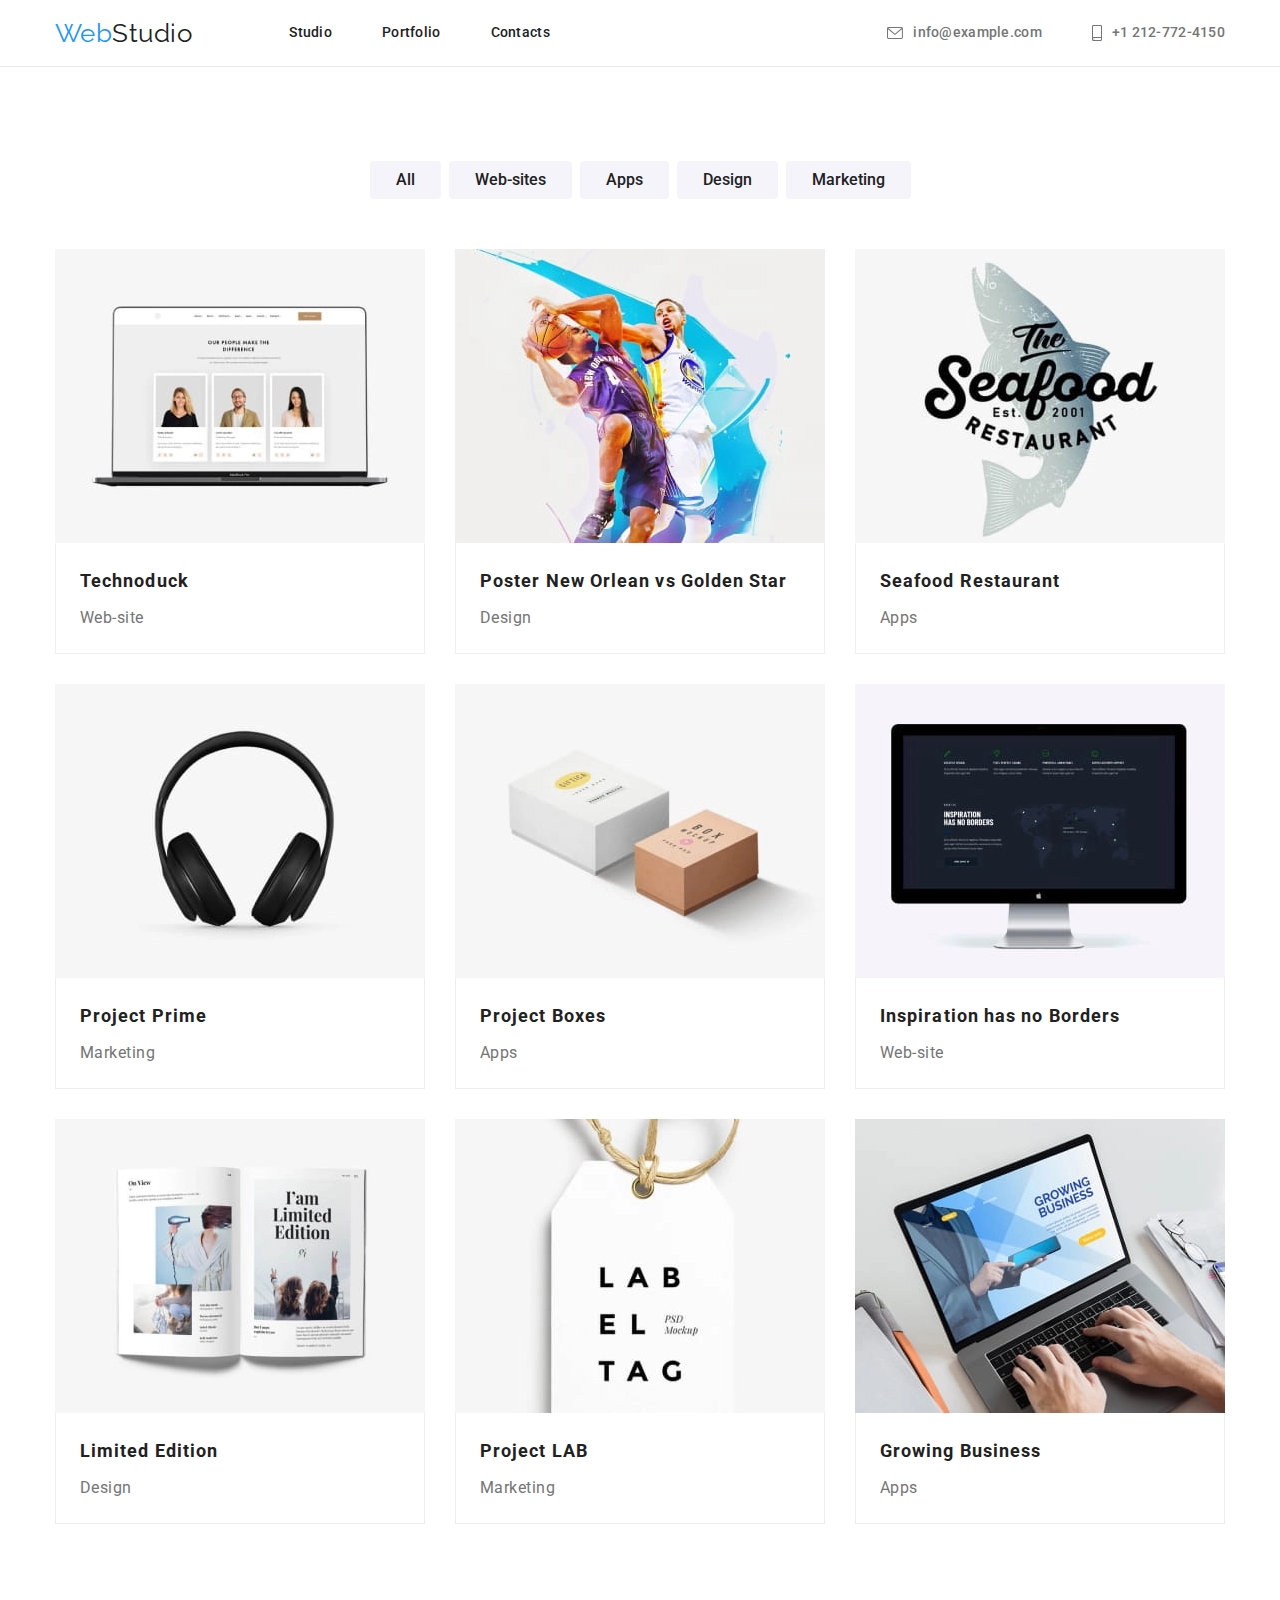
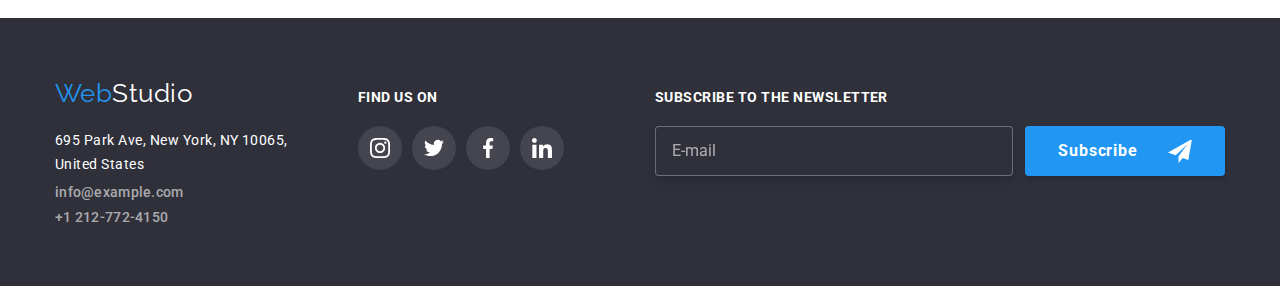
==== commit aa8496ee: "Додає фінальні правки" ====
--- a/portfolio.html
+++ b/portfolio.html
@@ -100,7 +100,36 @@
                     <li class="portfolio-element">
                         <a href="#" class="portfolio-link">
                             <div class="portfolio-link__box">
-                                <img src="./images/portfolio1.jpg" alt="Laptop" width="370">
+                                <picture>
+                                    <source 
+                                        srcset="./images/portfolio/desktop/portfolio1_desktop.webp 1x, ./images/portfolio/desktop/portfolio1x2_desktop.webp 2x"
+                                        media="(min-width: 1200px)" 
+                                        type="image/webp" 
+                                    />
+                                    <source 
+                                        srcset="./images/portfolio/desktop/portfolio1_desktop.jpg 1x, ./images/portfolio/desktop/portfolio1x2_desktop.jpg 2x"
+                                        media="(min-width: 1200px)" 
+                                    />
+                                    <source 
+                                        srcset="./images/portfolio/tablet/portfolio1_tablet.webp 1x, ./images/portfolio/tablet/portfolio1x2_tablet.webp 2x"
+                                        media="(min-width: 768px)" 
+                                        type="jpeg/webp" 
+                                    />
+                                    <source 
+                                        srcset="./images/portfolio/tablet/portfolio1_tablet.jpg 1x, ./images/portfolio/tablet/portfolio1x2_tablet.jpg 2x"
+                                        media="(min-width: 768px)" 
+                                    />
+                                    <source 
+                                        srcset="./images/portfolio/mobile/portfolio1_mobile.webp 1x, ./images/portfolio/mobile/portfolio1x2_mobile.webp 2x"
+                                        media="(max-width: 767px)" 
+                                        type="jpeg/webp" 
+                                    />
+                                    <source 
+                                        srcset="./images/portfolio/mobile/portfolio1_mobile.jpg 1x, ./images/portfolio/mobile/portfolio1x2_mobile.jpg 2x"
+                                        media="(max-width: 767px)" 
+                                    />
+                                    <img src="./images/portfolio/mobile/portfolio1_mobile" alt="Laptop">
+                                </picture>
                                 <div class="overlay">
                                     <p class="overlay__text">Technoduck is a state-of-the-art coronavirus distribution platform. Companies use this platform for digital
                                     espionage
@@ -116,7 +145,27 @@
                     <li class="portfolio-element">
                         <a href="#" class="portfolio-link">
                             <div class="portfolio-link__box">
-                                <img src="./images/portfolio2.jpg" alt="Athletes play basketball" width="370">
+                                <picture>
+                                    <source
+                                        srcset="./images/portfolio/desktop/portfolio2_desktop.webp 1x, ./images/portfolio/desktop/portfolio2x2_desktop.webp 2x"
+                                        media="(min-width: 1200px)" type="image/webp" />
+                                    <source
+                                        srcset="./images/portfolio/desktop/portfolio2_desktop.jpg 1x, ./images/portfolio/desktop/portfolio2x2_desktop.jpg 2x"
+                                        media="(min-width: 1200px)" />
+                                    <source
+                                        srcset="./images/portfolio/tablet/portfolio2_tablet.webp 1x, ./images/portfolio/tablet/portfolio2x2_tablet.webp 2x"
+                                        media="(min-width: 768px)" type="jpeg/webp" />
+                                    <source
+                                        srcset="./images/portfolio/tablet/portfolio2_tablet.jpg 1x, ./images/portfolio/tablet/portfolio2x2_tablet.jpg 2x"
+                                        media="(min-width: 768px)" />
+                                    <source
+                                        srcset="./images/portfolio/mobile/portfolio2_mobile.webp 1x, ./images/portfolio/mobile/portfolio2x2_mobile.webp 2x"
+                                        media="(max-width: 767px)" type="jpeg/webp" />
+                                    <source
+                                        srcset="./images/portfolio/mobile/portfolio2_mobile.jpg 1x, ./images/portfolio/mobile/portfolio2x2_mobile.jpg 2x"
+                                        media="(max-width: 767px)" />
+                                    <img src="./images/portfolio/mobile/portfolio2_mobile.jpg" alt="Athletes play basketball">
+                                </picture>
                                 <div class="overlay">
                                     <p class="overlay__text">Technoduck is a state-of-the-art coronavirus distribution platform. Companies use this platform for
                                         digital
@@ -133,7 +182,27 @@
                     <li class="portfolio-element">
                         <a href="#" class="portfolio-link">
                             <div class="portfolio-link__box">
-                                <img src="./images/portfolio3.jpg" alt="Restaurant logo" width="370">
+                                <picture>
+                                    <source
+                                        srcset="./images/portfolio/desktop/portfolio3_desktop.webp 1x, ./images/portfolio/desktop/portfolio3x2_desktop.webp 2x"
+                                        media="(min-width: 1200px)" type="image/webp" />
+                                    <source
+                                        srcset="./images/portfolio/desktop/portfolio3_desktop.jpg 1x, ./images/portfolio/desktop/portfolio3x2_desktop.jpg 2x"
+                                        media="(min-width: 1200px)" />
+                                    <source
+                                        srcset="./images/portfolio/tablet/portfolio3_tablet.webp 1x, ./images/portfolio/tablet/portfolio3x2_tablet.webp 2x"
+                                        media="(min-width: 768px)" type="jpeg/webp" />
+                                    <source
+                                        srcset="./images/portfolio/tablet/portfolio3_tablet.jpg 1x, ./images/portfolio/tablet/portfolio3x2_tablet.jpg 2x"
+                                        media="(min-width: 768px)" />
+                                    <source
+                                        srcset="./images/portfolio/mobile/portfolio3_mobile.webp 1x, ./images/portfolio/mobile/portfolio3x2_mobile.webp 2x"
+                                        media="(max-width: 767px)" type="jpeg/webp" />
+                                    <source
+                                        srcset="./images/portfolio/mobile/portfolio3_mobile.jpg 1x, ./images/portfolio/mobile/portfolio3x2_mobile.jpg 2x"
+                                        media="(max-width: 767px)" />
+                                    <img src="./images/portfolio/mobile/portfolio3_mobile.jpg" alt="Restaurant logo">
+                                </picture>
                                 <div class="overlay">
                                     <p class="overlay__text">Technoduck is a state-of-the-art coronavirus distribution platform. Companies use this platform for
                                         digital
@@ -150,7 +219,27 @@
                     <li class="portfolio-element">
                         <a href="#" class="portfolio-link">
                             <div class="portfolio-link__box">
-                                <img src="./images/portfolio4.jpg" alt="Headphone" width="370">
+                                <picture>
+                                    <source
+                                        srcset="./images/portfolio/desktop/portfolio4_desktop.webp 1x, ./images/portfolio/desktop/portfolio4x2_desktop.webp 2x"
+                                        media="(min-width: 1200px)" type="image/webp" />
+                                    <source
+                                        srcset="./images/portfolio/desktop/portfolio4_desktop.jpg 1x, ./images/portfolio/desktop/portfolio4x2_desktop.jpg 2x"
+                                        media="(min-width: 1200px)" />
+                                    <source
+                                        srcset="./images/portfolio/tablet/portfolio4_tablet.webp 1x, ./images/portfolio/tablet/portfolio4x2_tablet.webp 2x"
+                                        media="(min-width: 768px)" type="jpeg/webp" />
+                                    <source
+                                        srcset="./images/portfolio/tablet/portfolio4_tablet.jpg 1x, ./images/portfolio/tablet/portfolio4x2_tablet.jpg 2x"
+                                        media="(min-width: 768px)" />
+                                    <source
+                                        srcset="./images/portfolio/mobile/portfolio4_mobile.webp 1x, ./images/portfolio/mobile/portfolio4x2_mobile.webp 2x"
+                                        media="(max-width: 767px)" type="jpeg/webp" />
+                                    <source
+                                        srcset="./images/portfolio/mobile/portfolio4_mobile.jpg 1x, ./images/portfolio/mobile/portfolio4x2_mobile.jpg 2x"
+                                        media="(max-width: 767px)" />
+                                    <img src="./images/portfolio/mobile/portfolio4_mobile.jpg" alt="Headphone">
+                                </picture>
                                 <div class="overlay">
                                     <p class="overlay__text">Technoduck is a state-of-the-art coronavirus distribution platform. Companies use this platform for
                                         digital
@@ -167,7 +256,27 @@
                     <li class="portfolio-element">
                         <a href="#" class="portfolio-link">
                             <div class="portfolio-link__box">
-                                <img src="./images/portfolio5.jpg" alt="Two branded boxes" width="370">
+                                <picture>
+                                    <source
+                                        srcset="./images/portfolio/desktop/portfolio5_desktop.webp 1x, ./images/portfolio/desktop/portfolio5x2_desktop.webp 2x"
+                                        media="(min-width: 1200px)" type="image/webp" />
+                                    <source
+                                        srcset="./images/portfolio/desktop/portfolio5_desktop.jpg 1x, ./images/portfolio/desktop/portfolio5x2_desktop.jpg 2x"
+                                        media="(min-width: 1200px)" />
+                                    <source
+                                        srcset="./images/portfolio/tablet/portfolio5_tablet.webp 1x, ./images/portfolio/tablet/portfolio5x2_tablet.webp 2x"
+                                        media="(min-width: 768px)" type="jpeg/webp" />
+                                    <source
+                                        srcset="./images/portfolio/tablet/portfolio5_tablet.jpg 1x, ./images/portfolio/tablet/portfolio5x2_tablet.jpg 2x"
+                                        media="(min-width: 768px)" />
+                                    <source
+                                        srcset="./images/portfolio/mobile/portfolio5_mobile.webp 1x, ./images/portfolio/mobile/portfolio5x2_mobile.webp 2x"
+                                        media="(max-width: 767px)" type="jpeg/webp" />
+                                    <source
+                                        srcset="./images/portfolio/mobile/portfolio5_mobile.jpg 1x, ./images/portfolio/mobile/portfolio5x2_mobile.jpg 2x"
+                                        media="(max-width: 767px)" />
+                                    <img src="./images/portfolio/mobile/portfolio5_mobile.jpg" alt="Two branded boxes">
+                                </picture>
                                 <div class="overlay">
                                     <p class="overlay__text">Technoduck is a state-of-the-art coronavirus distribution platform. Companies use this platform for
                                         digital
@@ -184,7 +293,27 @@
                     <li class="portfolio-element">
                         <a href="#" class="portfolio-link">
                             <div class="portfolio-link__box">
-                                <img src="./images/portfolio6.jpg" alt="Computer monitor" width="370">
+                                <picture>
+                                    <source
+                                        srcset="./images/portfolio/desktop/portfolio6_desktop.webp 1x, ./images/portfolio/desktop/portfolio6x2_desktop.webp 2x"
+                                        media="(min-width: 1200px)" type="image/webp" />
+                                    <source
+                                        srcset="./images/portfolio/desktop/portfolio6_desktop.jpg 1x, ./images/portfolio/desktop/portfolio6x2_desktop.jpg 2x"
+                                        media="(min-width: 1200px)" />
+                                    <source
+                                        srcset="./images/portfolio/tablet/portfolio6_tablet.webp 1x, ./images/portfolio/tablet/portfolio6x2_tablet.webp 2x"
+                                        media="(min-width: 768px)" type="jpeg/webp" />
+                                    <source
+                                        srcset="./images/portfolio/tablet/portfolio6_tablet.jpg 1x, ./images/portfolio/tablet/portfolio6x2_tablet.jpg 2x"
+                                        media="(min-width: 768px)" />
+                                    <source
+                                        srcset="./images/portfolio/mobile/portfolio6_mobile.webp 1x, ./images/portfolio/mobile/portfolio6x2_mobile.webp 2x"
+                                        media="(max-width: 767px)" type="jpeg/webp" />
+                                    <source
+                                        srcset="./images/portfolio/mobile/portfolio6_mobile.jpg 1x, ./images/portfolio/mobile/portfolio6x2_mobile.jpg 2x"
+                                        media="(max-width: 767px)" />
+                                    <img src="./images/portfolio/mobile/portfolio6_mobile.jpg" alt="Computer monitor">
+                                </picture>
                                 <div class="overlay">
                                     <p class="overlay__text">Technoduck is a state-of-the-art coronavirus distribution platform. Companies use this platform for
                                         digital
@@ -201,7 +330,27 @@
                     <li class="portfolio-element">
                         <a href="#" class="portfolio-link">
                             <div class="portfolio-link__box">
-                                <img src="./images/portfolio7.jpg" alt="Open journal" width="370">
+                                <picture>
+                                    <source
+                                        srcset="./images/portfolio/desktop/portfolio7_desktop.webp 1x, ./images/portfolio/desktop/portfolio7x2_desktop.webp 2x"
+                                        media="(min-width: 1200px)" type="image/webp" />
+                                    <source
+                                        srcset="./images/portfolio/desktop/portfolio7_desktop.jpg 1x, ./images/portfolio/desktop/portfolio7x2_desktop.jpg 2x"
+                                        media="(min-width: 1200px)" />
+                                    <source
+                                        srcset="./images/portfolio/tablet/portfolio7_tablet.webp 1x, ./images/portfolio/tablet/portfolio7x2_tablet.webp 2x"
+                                        media="(min-width: 768px)" type="jpeg/webp" />
+                                    <source
+                                        srcset="./images/portfolio/tablet/portfolio7_tablet.jpg 1x, ./images/portfolio/tablet/portfolio7x2_tablet.jpg 2x"
+                                        media="(min-width: 768px)" />
+                                    <source
+                                        srcset="./images/portfolio/mobile/portfolio7_mobile.webp 1x, ./images/portfolio/mobile/portfolio7x2_mobile.webp 2x"
+                                        media="(max-width: 767px)" type="jpeg/webp" />
+                                    <source
+                                        srcset="./images/portfolio/mobile/portfolio7_mobile.jpg 1x, ./images/portfolio/mobile/portfolio7x2_mobile.jpg 2x"
+                                        media="(max-width: 767px)" />
+                                        <img src="./images/portfolio/mobile/portfolio7_mobile.jpg" alt="Open journal">
+                                </picture>
                                 <div class="overlay">
                                     <p class="overlay__text">Technoduck is a state-of-the-art coronavirus distribution platform. Companies use this platform for
                                         digital
@@ -218,7 +367,27 @@
                     <li class="portfolio-element">
                         <a href="#" class="portfolio-link">
                             <div class="portfolio-link__box">
-                                <img src="./images/portfolio8.jpg" alt="Tag with logo" width="370">
+                                <picture>
+                                    <source
+                                        srcset="./images/portfolio/desktop/portfolio8_desktop.webp 1x, ./images/portfolio/desktop/portfolio8x2_desktop.webp 2x"
+                                        media="(min-width: 1200px)" type="image/webp" />
+                                    <source
+                                        srcset="./images/portfolio/desktop/portfolio8_desktop.jpg 1x, ./images/portfolio/desktop/portfolio8x2_desktop.jpg 2x"
+                                        media="(min-width: 1200px)" />
+                                    <source
+                                        srcset="./images/portfolio/tablet/portfolio8_tablet.webp 1x, ./images/portfolio/tablet/portfolio8x2_tablet.webp 2x"
+                                        media="(min-width: 768px)" type="jpeg/webp" />
+                                    <source
+                                        srcset="./images/portfolio/tablet/portfolio8_tablet.jpg 1x, ./images/portfolio/tablet/portfolio8x2_tablet.jpg 2x"
+                                        media="(min-width: 768px)" />
+                                    <source
+                                        srcset="./images/portfolio/mobile/portfolio8_mobile.webp 1x, ./images/portfolio/mobile/portfolio8x2_mobile.webp 2x"
+                                        media="(max-width: 767px)" type="jpeg/webp" />
+                                    <source
+                                        srcset="./images/portfolio/mobile/portfolio8_mobile.jpg 1x, ./images/portfolio/mobile/portfolio8x2_mobile.jpg 2x"
+                                        media="(max-width: 767px)" />
+                                        <img src="./images/portfolio/mobile/portfolio8_mobile.jpg" alt="Tag with logo">
+                                </picture>
                                 <div class="overlay">
                                     <p class="overlay__text">Technoduck is a state-of-the-art coronavirus distribution platform. Companies use this platform for
                                         digital
@@ -235,7 +404,27 @@
                     <li class="portfolio-element">
                         <a href="#" class="portfolio-link">
                             <div class="portfolio-link__box">
-                                <img src="./images/portfolio9.jpg" alt="A person is typing on a laptop" width="370">
+                                <picture>
+                                    <source
+                                        srcset="./images/portfolio/desktop/portfolio9_desktop.webp 1x, ./images/portfolio/desktop/portfolio9x2_desktop.webp 2x"
+                                        media="(min-width: 1200px)" type="image/webp" />
+                                    <source
+                                        srcset="./images/portfolio/desktop/portfolio9_desktop.jpg 1x, ./images/portfolio/desktop/portfolio9x2_desktop.jpg 2x"
+                                        media="(min-width: 1200px)" />
+                                    <source
+                                        srcset="./images/portfolio/tablet/portfolio9_tablet.webp 1x, ./images/portfolio/tablet/portfolio9x2_tablet.webp 2x"
+                                        media="(min-width: 768px)" type="jpeg/webp" />
+                                    <source
+                                        srcset="./images/portfolio/tablet/portfolio9_tablet.jpg 1x, ./images/portfolio/tablet/portfolio9x2_tablet.jpg 2x"
+                                        media="(min-width: 768px)" />
+                                    <source
+                                        srcset="./images/portfolio/mobile/portfolio9_mobile.webp 1x, ./images/portfolio/mobile/portfolio9x2_mobile.webp 2x"
+                                        media="(max-width: 767px)" type="jpeg/webp" />
+                                    <source
+                                        srcset="./images/portfolio/mobile/portfolio9_mobile.jpg 1x, ./images/portfolio/mobile/portfolio9x2_mobile.jpg 2x"
+                                        media="(max-width: 767px)" />
+                                    <img src="./images/portfolio/mobile/portfolio9_mobile.jpg" alt="A person is typing on a laptop">
+                                </picture>
                                 <div class="overlay">
                                     <p class="overlay__text">Technoduck is a state-of-the-art coronavirus distribution platform. Companies use this platform for
                                         digital
--- a/css/main.min.css
+++ b/css/main.min.css
@@ -1 +1 @@
-﻿:root{--main-text-color: #757575;--tittle-text-color: #212121;--accent-text-color: #2196F3;--secondary-text-color: #ffffff;--main-bg-color: #ffffff;--secondary-bg-color: #F5F4FA;--accent-bg-color: #2F303A;--accent-bg-blue-color: #2196F3;--border-color: #EEEEEE;--icon-color: #AFB1B8;--timing: cubic-bezier(0.4, 0, 0.2, 1)}.visually-hidden{position:absolute;white-space:nowrap;width:1px;height:1px;overflow:hidden;border:0;padding:0;clip:rect(0 0 0 0);clip-path:inset(50%);margin:-1px}body{color:var(--main-text-color);background-color:var(--main-bg-color);font-family:"Roboto",sans-serif;letter-spacing:.03em}h1,h2,h3,h4,h5,h6,p{margin-top:0;margin-bottom:0}ul{list-style:none;margin:0;padding-left:0}a{text-decoration:none}button{cursor:pointer}img{display:block;max-width:100%;height:auto}footer{padding-top:60px;padding-bottom:60px;background-color:var(--accent-bg-color)}.contanier{padding:0 15px;margin-left:auto;margin-right:auto}@media screen and (min-width: 480px){.contanier{width:480px}}@media screen and (min-width: 768px){.contanier{width:768px}}@media screen and (min-width: 1200px){.contanier{width:1200px}}.section{padding:94px 0}.title{margin-bottom:50px;color:var(--tittle-text-color);font-weight:700;font-size:36px;line-height:1.16;text-align:center}.button{min-width:200px;padding:10px 20px 10px 19px;color:inherit;font-weight:700;font-size:16px;line-height:1.85;letter-spacing:.06em;background-color:var(--accent-bg-blue-color);border:none;box-shadow:0px 4px 4px rgba(0,0,0,.15);border-radius:4px;transition:background-color 250ms var(--timing)}.button:hover,.button:focus{background-color:#188ce8}.mobile-menu{position:fixed;width:100vw;height:100vh;top:0;left:0;font-weight:500;font-size:8.3vw;line-height:1.17;letter-spacing:.02em;color:var(--tittle-text-color);background-color:var(--main-bg-color);z-index:999;transform:translateX(0);transition:transform 500ms var(--timing)}.mobile-menu.is-open{transform:translateX(100%)}.mobile-menu__contanier{display:flex;flex-direction:column;height:100%;padding-top:48px;padding-bottom:48px;padding-left:40px;padding-right:10px}.mobile-menu__item:not(:last-child){margin-bottom:32px}.mobile-menu__main-info{margin-top:auto}.mobile-menu__page{position:relative;color:var(--tittle-text-color);transition:color 250ms var(--timing)}.mobile-menu__page:hover,.mobile-menu__page:focus{color:var(--accent-text-color)}.mobile-menu__page--сurrent-secondary::after{position:absolute;content:"";bottom:0;right:0;width:100%;height:4px;background:var(--accent-text-color);border-radius:2px;transform:scale(0);transition:transform 250ms var(--timing)}.mobile-menu__page:hover::after,.mobile-menu__page:focus::after{transform:scale(1)}.mobile-menu__contacts{margin-bottom:64px}.mobile-menu__tel{display:block;font-size:7.08vw;color:var(--main-text-color);transition:color 250ms var(--timing)}.mobile-menu__tel:hover,.mobile-menu__tel:focus{color:var(--accent-text-color)}.mobile-menu__mail{display:block;font-size:5vw;line-height:1.16;color:var(--main-text-color);transition:color 250ms var(--timing)}.mobile-menu__mail:hover,.mobile-menu__mail:focus{color:var(--accent-text-color)}.mobile-menu__main-links{display:flex;justify-content:left;gap:20px}.mobile-menu__point{position:relative}.mobile-menu__point:not(:first-child)::before{content:"";position:absolute;top:50%;right:100%;width:4.58vw;height:1px;transform:rotate(90deg);background-color:rgba(33,33,33,.2)}.mobile-menu__link{display:block;font-size:3.75vw;line-height:1.22;color:var(--accent-text-color);transition:color 250ms var(--timing)}.mobile-menu__link:hover,.mobile-menu__link:focus{color:#1067ae}.mobile-button{position:absolute;top:10px;right:15px;border:none;background-color:rgba(0,0,0,0);padding:0;line-height:0;transition:fill 250ms var(--timing)}.mobile-button:focus,.mobile-button:hover{fill:var(--accent-text-color)}@media screen and (min-width: 480px){.mobile-menu{font-weight:500;font-size:40px;line-height:1.17}.mobile-menu__tel{font-size:34px}.mobile-menu__mail{font-size:24px}.mobile-menu__point:not(:first-child)::before{width:22px;top:50%;right:100%}.mobile-menu__link{font-size:18px}}@media screen and (min-width: 768px){.mobile-menu{display:none}.mobile-button{display:none}}.backdrop{position:fixed;top:0;left:0;width:100%;height:100%;z-index:1;visibility:visible;background-color:rgba(0,0,0,.2);transform:scale(1) rotateY(360deg);transform-origin:top center;transition:opacity 250ms var(--timing),visibility 250ms var(--timing),transform 1000ms var(--timing),background-color 250ms var(--timing) 500ms}.backdrop.is-hidden{opacity:0;visibility:hidden;pointer-events:none;transform:scale(3) rotateY(0);background-color:rgba(0,0,0,0)}.modal{position:absolute;top:50%;left:50%;transform:translate(-50%, -50%);width:100%;min-height:609px;background-color:var(--main-bg-color);box-shadow:0px 1px 3px rgba(0,0,0,.12),0px 1px 1px rgba(0,0,0,.14),0px 2px 1px rgba(0,0,0,.2);border-radius:4px}@media screen and (min-width: 480px){.modal{width:450px}}@media screen and (min-width: 1200px){.modal{width:528px;min-height:581px}}.form-block{text-align:left;padding:40px;color:var(--tittle-text-color)}.form-block__text{margin-bottom:12px;font-weight:700;font-size:20px;line-height:1.15;letter-spacing:.03em;text-align:center}.form-point{display:block;position:relative;margin-bottom:10px}.form-point__name{display:block;margin-bottom:4px;color:var(--main-text-color);font-size:12px;line-height:1.16;letter-spacing:.01em}.form-point__field{width:100%;padding:12px 42px;border:1px solid rgba(33,33,33,.2);border-radius:4px;transition:border-color 250ms var(--timing)}.form-point__icon{position:absolute;top:0;left:0;transform:translate(75%, 175%);transition:fill 250ms var(--timing)}.form-point__field:focus+.form-point__icon{fill:var(--accent-text-color)}.form-point__field:focus{border-color:var(--accent-text-color);outline:none}.form-point__comments{padding:12px 16px;margin-bottom:20px;resize:none}.form-point__comments::placeholder{color:rgba(117,117,117,.5);font-size:14px;line-height:1.14;letter-spacing:.01em}.policy-agree{display:flex;justify-content:center;align-items:center;margin-bottom:30px;color:var(--main-text-color);font-size:7px;line-height:1.16;letter-spacing:.03em}.policy-agree__icon{fill:var(--main-bg-color);border:1px solid var(--tittle-text-color);border-radius:2px;cursor:pointer}.policy-agree__checkbox:checked+.policy-agree__icon{fill:var(--accent-text-color);border:none}.policy-agree__checkbox:focus+.policy-agree__icon{outline:2px solid var(--tittle-text-color)}.policy-agree__contract{position:relative;color:var(--accent-text-color)}.policy-agree__contract::after{position:absolute;content:"";bottom:0;right:0;width:100%;height:1px;background:var(--accent-text-color)}@media screen and (min-width: 480px){.policy-agree{font-size:11px;line-height:1.71}}@media screen and (min-width: 1200px){.policy-agree{font-size:13px;line-height:1.71}}.main-form__button{display:block;height:50px;padding:0;margin-left:auto;margin-right:auto;color:var(--secondary-text-color)}.modal-buttom{position:absolute;top:8px;right:8px;display:flex;justify-content:center;align-items:center;height:30px;width:30px;background-color:var(--main-bg-color);border:1px solid rgba(0,0,0,.1);border-radius:50%;transition:fill 250ms var(--timing)}.modal-buttom:hover,.modal-buttom:focus{fill:var(--accent-text-color)}.page-header{border-bottom:1px solid #ececec}.main-content{display:flex;align-items:center;justify-content:space-between;padding-top:10px;padding-bottom:10px}.logo{color:var(--tittle-text-color);font-family:"Raleway",sans-serif;font-size:26px;line-height:1.19}.logo--blue{color:var(--accent-text-color)}@media screen and (max-width: 767px){.navigation-list{display:none}.header-contacts{display:none}.header-button{border:none;background-color:rgba(0,0,0,0);padding:0;line-height:0;transition:fill 250ms var(--timing)}.header-button:hover,.header-button:focus{fill:var(--accent-text-color)}}@media screen and (min-width: 768px){.header-button{display:none}.main-content{padding-top:0;padding-bottom:0}.navigation{display:flex;align-items:center}.navigation__logo{margin-right:88px}.navigation-list{display:flex}.navigation-list__item{position:relative}.navigation-list__item:not(:last-child){margin-right:50px}.navigation-list__link{display:block;padding-top:25px;padding-bottom:25px;color:var(--tittle-text-color);font-weight:500;font-size:14px;line-height:1.14;letter-spacing:.02em;transition:color 250ms var(--timing)}.navigation-list__link:focus,.navigation-list__link:hover{color:var(--accent-text-color)}.navigation-list__link--current{color:var(--accent-text-color)}.navigation-list__link--current::after{position:absolute;content:"";bottom:-1px;right:0;width:100%;height:4px;background:var(--accent-text-color);border-radius:2px}.navigation-list__link--сurrent-secondary::after{position:absolute;content:"";bottom:-1px;right:0;width:100%;height:4px;background:var(--accent-text-color);border-radius:2px;transform:scale(0);transition:transform 250ms var(--timing)}.navigation-list__link:hover::after,.navigation-list__link:focus::after{transform:scale(1)}.header-contacts{display:block}.mail{margin-bottom:10px}.contact{display:flex;align-items:center;color:inherit;font-weight:500;font-size:12px;line-height:1.16;letter-spacing:.02em;transition:color 250ms var(--timing)}.contact:hover,.contact:focus{color:var(--accent-text-color)}.contact__icon{margin-right:10px;fill:currentColor}}@media screen and (min-width: 1200px){.navigation__logo{margin-right:97px}.header-contacts{display:flex}.header-contacts__mail{margin-right:50px}.mail{margin-bottom:0}.contact{padding-top:25px;padding-bottom:25px;font-weight:500;font-size:14px;line-height:1.14}}.first-part{min-height:400px;padding-top:118px;padding-bottom:118px;color:var(--secondary-text-color);letter-spacing:.06em;text-align:center;background-color:#c4c4c4;background-image:linear-gradient(to right, rgba(47, 48, 58, 0.4), rgba(47, 48, 58, 0.4)),url(../images/bg/header_mobile.jpg);background-repeat:no-repeat;background-position:50% 35%;background-size:cover}.first-part__title{width:100%;margin-right:auto;margin-left:auto;margin-bottom:30px;font-weight:900;font-size:26px;line-height:1.61;color:var(--secondary-text-color);text-transform:uppercase}@media screen and (min-device-pixel-ratio: 2)and (max-width: 767px),screen and (min-resolution: 192dpi)and (max-width: 767px),screen and (min-resolution: 2dppx)and (max-width: 767px){.first-part{background-image:linear-gradient(to right, rgba(47, 48, 58, 0.4), rgba(47, 48, 58, 0.4)),url(../images/bg/header_mobile2x.jpg)}}@media screen and (min-width: 768px){.first-part{background-image:linear-gradient(to right, rgba(47, 48, 58, 0.4), rgba(47, 48, 58, 0.4)),url(../images/bg/header_tablet.jpg)}.first-part__title{width:360px}}@media screen and (min-device-pixel-ratio: 2)and (min-width: 768px),screen and (min-resolution: 192dpi)and (min-width: 768px),screen and (min-resolution: 2dppx)and (min-width: 768px){.first-part{background-image:linear-gradient(to right, rgba(47, 48, 58, 0.4), rgba(47, 48, 58, 0.4)),url(../images/bg/header_tablet2x.jpg)}}@media screen and (min-width: 1200px){.first-part{min-height:600px;max-width:1600px;margin-left:auto;margin-right:auto;padding-top:200px;padding-bottom:200px;background-image:linear-gradient(to right, rgba(47, 48, 58, 0.4), rgba(47, 48, 58, 0.4)),url(../images/bg/bg.jpg)}.first-part__title{width:696px;font-weight:900;font-size:44px;line-height:1.36}}@media screen and (min-device-pixel-ratio: 2)and (min-width: 1200px),screen and (min-resolution: 192dpi)and (min-width: 1200px),screen and (min-resolution: 2dppx)and (min-width: 1200px){.first-part{background-image:linear-gradient(to right, rgba(47, 48, 58, 0.4), rgba(47, 48, 58, 0.4)),url(../images/bg/header_desktop2x.jpg)}}.benefits{display:flex}.benefits__icon{display:flex;margin-bottom:30px;height:120px;justify-content:center;align-items:center;background-color:var(--secondary-bg-color);border-radius:4px}.benefits__subtitle{margin-bottom:9px;color:var(--tittle-text-color);font-weight:700;font-size:14px;line-height:1.14;text-transform:uppercase}.benefits__text{font-size:14px;line-height:1.71}@media screen and (max-width: 767px){.benefits{display:block}.benefits__item{width:100%}.benefits__item:not(:last-child){margin-bottom:30px}.benefits__subtitle{text-align:center}}@media screen and (min-width: 768px){.benefits{flex-wrap:wrap;gap:30px}.benefits__item{width:354px}}@media screen and (min-width: 1200px){.benefits{flex-wrap:none;gap:0}.benefits__item{width:270px}.benefits__item:not(:last-child){margin-right:30px}}.third-part{padding-top:0}.capabilities__list{display:flex}.capabilities__item{position:relative}.capabilities__item:not(:last-child){margin-right:30px}.capabilities__box{position:absolute;width:100%;height:70px;bottom:0;display:flex;justify-content:center;align-items:center;background:rgba(47,48,58,.8)}.capabilities__text{color:var(--secondary-text-color);font-weight:700;font-size:14px;line-height:1.14;text-transform:uppercase}@media screen and (max-width: 1199px){.third-part{display:none}}.fourth-part{background-color:var(--secondary-bg-color)}.employees__title{text-transform:capitalize}.wokers-list{display:flex;flex-direction:column;row-gap:30px;align-items:center}.wokers-list__item{width:270px;background-color:var(--main-bg-color);font-size:16px;line-height:1.18;text-align:center;box-shadow:0px 1px 3px rgba(0,0,0,.12),0px 1px 1px rgba(0,0,0,.14),0px 2px 1px rgba(0,0,0,.2);border-radius:0px 0px 4px 4px}.wokers-list__box{padding:30px 15px}.wokers-list__name{margin-bottom:10px;color:var(--tittle-text-color);font-weight:500}.wokers-list__job-title{margin-bottom:16px}.wokers-list__link-list{display:flex;justify-content:center;column-gap:10px}.wokers-list__link{display:flex;width:44px;height:44px;justify-content:center;align-items:center;row-gap:10px;fill:var(--icon-color);background-color:var(--main-bg-color);border-radius:50%;transition:background-color 250ms var(--timing),fill 250ms var(--timing)}.wokers-list__link:hover,.wokers-list__link:focus{background-color:var(--accent-bg-blue-color);fill:var(--secondary-text-color)}@media screen and (min-width: 768px){.wokers-list{flex-direction:row;flex-wrap:wrap;justify-content:center;gap:30px}}@media screen and (min-width: 1200px){.wokers-list{flex-direction:row;column-gap:30px}}.customers__title{text-transform:capitalize}.customers-list{display:flex;flex-wrap:wrap;justify-content:center;gap:10px}.customers-list__link{display:flex;width:35.41vw;height:92px;justify-content:center;align-items:center;border:1px solid var(--icon-color);border-radius:4px;fill:var(--icon-color);transition:fill 250ms var(--timing),border-color 250ms var(--timing)}.customers-list__link:hover,.customers-list__link:focus{fill:var(--accent-text-color);border-color:var(--accent-text-color)}@media screen and (min-width: 480px){.customers-list{gap:30px}.customers-list__link{width:210px}}@media screen and (min-width: 768px){.customers-list__link{width:226px}}@media screen and (min-width: 1200px){.customers-list__link{width:170px}}.footer-page{display:flex;flex-direction:column;align-items:center;gap:60px}.contact-info{display:flex;flex-direction:column;align-items:center}.contact-info__logo{display:inline-block;margin-bottom:20px;margin-right:0;color:var(--secondary-text-color)}.address{width:233px;text-align:center}.address__list{font-style:normal;font-size:14px;line-height:1.71}.address__item:not(:last-child){margin-bottom:9px}.address__text{display:inline-block;color:var(--secondary-text-color)}.address__contact{padding:0;color:rgba(255,255,255,.6)}.main-icons__text{margin-bottom:20px;text-align:center;color:var(--secondary-text-color);font-weight:700;font-size:14px;line-height:1.14;text-transform:uppercase}.main-icons__list{display:flex;column-gap:10px}.main-icons__link{display:flex;width:44px;height:44px;justify-content:center;align-items:center;fill:var(--secondary-text-color);background-color:rgba(255,255,255,.1);border-radius:50%;transition:background-color 250ms var(--timing)}.main-icons__link:hover,.main-icons__link:focus{background-color:var(--accent-bg-blue-color)}.footer-form__text{margin-bottom:20px;color:var(--secondary-text-color);font-weight:700;font-size:14px;line-height:1.14;text-align:center;text-transform:uppercase}.shape{display:flex;flex-direction:column;align-items:center;row-gap:20px}.shape__point{width:74.58vw}.shape__email{padding:10px 16px;width:100%;height:50px;color:var(--secondary-text-color);background-color:var(--accent-bg-color);border:1px solid rgba(255,255,255,.3);filter:drop-shadow(0px 4px 4px rgba(0, 0, 0, 0.15));border-radius:4px}.shape__email::placeholder{color:rgba(255,255,255,.6);font-size:16px;line-height:1.25}.shape__button{width:200px;display:flex;height:50px;justify-content:center;align-items:center;padding:0}.shape__button__text{margin-right:30px;color:var(--secondary-text-color)}@media screen and (min-width: 480px){.shape__point{width:450px}}@media screen and (min-width: 768px){.footer-page{flex-direction:row;flex-wrap:wrap;justify-content:space-around;align-items:baseline}.address__contact{justify-content:center}}@media screen and (min-width: 1200px){.footer-page{justify-content:flex-start;flex-wrap:nowrap;gap:0}.contact-info{margin-right:70px;align-items:flex-start}.address__list{text-align:left}.address__contact{justify-content:flex-start}.main-icons__text{text-align:left}.footer-form{margin-left:auto}.footer-form__text{text-align:left}.shape{flex-direction:row;justify-content:center}.shape__point{margin-right:12px;width:358px}}.portfolio-buttons{margin-right:auto;margin-left:auto;margin-bottom:50px;display:flex;justify-content:center}.portfolio-buttons__item:not(:last-child){margin-right:8px}.portfolio-buttons__button{padding:6px 26px;color:var(--tittle-text-color);background-color:var(--secondary-bg-color);font-weight:500;font-size:16px;line-height:1.62;border:none;border-radius:4px;transition:color 250ms var(--timing),background-color 250ms var(--timing),box-shadow 250ms var(--timing)}.portfolio-buttons__button:hover,.portfolio-buttons__button:focus{color:var(--secondary-text-color);background-color:var(--accent-bg-blue-color);box-shadow:0px 3px 1px rgba(0,0,0,.1),0px 1px 2px rgba(0,0,0,.08),0px 2px 2px rgba(0,0,0,.12)}.portfolio-list{display:flex;flex-wrap:wrap;gap:30px}.portfolio-link{display:inline-block;transition:box-shadow 250ms cubic-bezier(0.4, 0, 0.2, 1)}.portfolio-link:hover,.portfolio-link:focus{box-shadow:0px 1px 1px rgba(0,0,0,.12),0px 4px 4px rgba(0,0,0,.06),1px 4px 6px rgba(0,0,0,.16)}.portfolio-link__box{position:relative;overflow:hidden}.overlay{position:absolute;top:0;width:100%;height:100%;display:flex;justify-content:center;align-items:center;background-color:rgba(33,150,243,.9);transform:translateY(101%) scaleX(0);transition:transform 250ms var(--timing)}.overlay__text{width:322px;font-size:18px;line-height:1.55;color:var(--secondary-text-color)}.portfolio-link:hover .overlay,.portfolio-link:focus .overlay{transform:translateY(0) scaleX(100%)}.portfolio-link__border{border-bottom:1px solid var(--border-color);border-right:1px solid var(--border-color);border-left:1px solid var(--border-color);padding:20px 24px}.portfolio-link__title{margin-bottom:4px;color:var(--tittle-text-color);font-weight:700;font-size:18px;line-height:2;letter-spacing:.06em;text-align:left}.portfolio-link__text{color:var(--main-text-color);font-size:16px;line-height:1.87}/*# sourceMappingURL=main.min.css.map */+﻿:root{--main-text-color: #757575;--tittle-text-color: #212121;--accent-text-color: #2196F3;--secondary-text-color: #ffffff;--main-bg-color: #ffffff;--secondary-bg-color: #F5F4FA;--accent-bg-color: #2F303A;--accent-bg-blue-color: #2196F3;--border-color: #EEEEEE;--icon-color: #AFB1B8;--timing: cubic-bezier(0.4, 0, 0.2, 1)}.visually-hidden{position:absolute;white-space:nowrap;width:1px;height:1px;overflow:hidden;border:0;padding:0;clip:rect(0 0 0 0);clip-path:inset(50%);margin:-1px}body{color:var(--main-text-color);background-color:var(--main-bg-color);font-family:"Roboto",sans-serif;letter-spacing:.03em}h1,h2,h3,h4,h5,h6,p{margin-top:0;margin-bottom:0}ul{list-style:none;margin:0;padding-left:0}a{text-decoration:none}button{cursor:pointer}img{display:block;max-width:100%;height:auto}footer{padding-top:60px;padding-bottom:60px;background-color:var(--accent-bg-color)}.contanier{padding:0 15px;margin-left:auto;margin-right:auto}@media screen and (min-width: 480px){.contanier{width:480px}}@media screen and (min-width: 768px){.contanier{width:768px}}@media screen and (min-width: 1200px){.contanier{width:1200px}}.section{padding:94px 0}.title{margin-bottom:50px;color:var(--tittle-text-color);font-weight:700;font-size:36px;line-height:1.16;text-align:center}.button{min-width:200px;padding:10px 20px 10px 19px;color:inherit;font-weight:700;font-size:16px;line-height:1.85;letter-spacing:.06em;background-color:var(--accent-bg-blue-color);border:none;box-shadow:0px 4px 4px rgba(0,0,0,.15);border-radius:4px;transition:background-color 250ms var(--timing)}.button:hover,.button:focus{background-color:#188ce8}.mobile-menu{position:fixed;width:100vw;height:100vh;top:0;left:0;font-weight:500;font-size:8.3vw;line-height:1.17;letter-spacing:.02em;color:var(--tittle-text-color);background-color:var(--main-bg-color);z-index:999;transform:translateX(0);transition:transform 500ms var(--timing)}.mobile-menu.is-open{transform:translateX(100%)}.mobile-menu__contanier{display:flex;flex-direction:column;height:100%;padding-top:48px;padding-bottom:48px;padding-left:40px;padding-right:10px}.mobile-menu__item:not(:last-child){margin-bottom:32px}.mobile-menu__main-info{margin-top:auto}.mobile-menu__page{position:relative;color:var(--tittle-text-color);transition:color 250ms var(--timing)}.mobile-menu__page:hover,.mobile-menu__page:focus{color:var(--accent-text-color)}.mobile-menu__page--сurrent-secondary::after{position:absolute;content:"";bottom:0;right:0;width:100%;height:4px;background:var(--accent-text-color);border-radius:2px;transform:scale(0);transition:transform 250ms var(--timing)}.mobile-menu__page:hover::after,.mobile-menu__page:focus::after{transform:scale(1)}.mobile-menu__contacts{margin-bottom:64px}.mobile-menu__tel{display:block;font-size:7.08vw;color:var(--main-text-color);transition:color 250ms var(--timing)}.mobile-menu__tel:hover,.mobile-menu__tel:focus{color:var(--accent-text-color)}.mobile-menu__mail{display:block;font-size:5vw;line-height:1.16;color:var(--main-text-color);transition:color 250ms var(--timing)}.mobile-menu__mail:hover,.mobile-menu__mail:focus{color:var(--accent-text-color)}.mobile-menu__main-links{display:flex;justify-content:left;gap:20px}.mobile-menu__point{position:relative}.mobile-menu__point:not(:first-child)::before{content:"";position:absolute;top:50%;right:100%;width:4.58vw;height:1px;transform:rotate(90deg);background-color:rgba(33,33,33,.2)}.mobile-menu__link{display:block;font-size:3.75vw;line-height:1.22;color:var(--accent-text-color);transition:color 250ms var(--timing)}.mobile-menu__link:hover,.mobile-menu__link:focus{color:#1067ae}.mobile-button{position:absolute;top:10px;right:15px;border:none;background-color:rgba(0,0,0,0);padding:0;line-height:0;transition:fill 250ms var(--timing)}.mobile-button:focus,.mobile-button:hover{fill:var(--accent-text-color)}@media screen and (min-width: 480px){.mobile-menu{font-weight:500;font-size:40px;line-height:1.17}.mobile-menu__tel{font-size:34px}.mobile-menu__mail{font-size:24px}.mobile-menu__point:not(:first-child)::before{width:22px;top:50%;right:100%}.mobile-menu__link{font-size:18px}}@media screen and (min-width: 768px){.mobile-menu{display:none}.mobile-button{display:none}}.backdrop{position:fixed;top:0;left:0;width:100%;height:100%;z-index:1;visibility:visible;background-color:rgba(0,0,0,.2);transform:scale(1) rotateY(360deg);transform-origin:top center;transition:opacity 250ms var(--timing),visibility 250ms var(--timing),transform 1000ms var(--timing),background-color 250ms var(--timing) 500ms}.backdrop.is-hidden{opacity:0;visibility:hidden;pointer-events:none;transform:scale(3) rotateY(0);background-color:rgba(0,0,0,0)}.modal{position:absolute;top:50%;left:50%;transform:translate(-50%, -50%);width:100%;min-height:609px;background-color:var(--main-bg-color);box-shadow:0px 1px 3px rgba(0,0,0,.12),0px 1px 1px rgba(0,0,0,.14),0px 2px 1px rgba(0,0,0,.2);border-radius:4px}@media screen and (min-width: 480px){.modal{width:450px}}@media screen and (min-width: 1200px){.modal{width:528px;min-height:581px}}.form-block{text-align:left;padding:40px;color:var(--tittle-text-color)}.form-block__text{margin-bottom:12px;font-weight:700;font-size:20px;line-height:1.15;letter-spacing:.03em;text-align:center}.form-point{display:block;position:relative;margin-bottom:10px}.form-point__name{display:block;margin-bottom:4px;color:var(--main-text-color);font-size:12px;line-height:1.16;letter-spacing:.01em}.form-point__field{width:100%;padding:12px 42px;border:1px solid rgba(33,33,33,.2);border-radius:4px;transition:border-color 250ms var(--timing)}.form-point__icon{position:absolute;top:0;left:0;transform:translate(75%, 175%);transition:fill 250ms var(--timing)}.form-point__field:focus+.form-point__icon{fill:var(--accent-text-color)}.form-point__field:focus{border-color:var(--accent-text-color);outline:none}.form-point__comments{padding:12px 16px;margin-bottom:20px;resize:none}.form-point__comments::placeholder{color:rgba(117,117,117,.5);font-size:14px;line-height:1.14;letter-spacing:.01em}.policy-agree{display:flex;justify-content:center;align-items:center;margin-bottom:30px;color:var(--main-text-color);font-size:7px;line-height:1.16;letter-spacing:.03em}.policy-agree__icon{fill:var(--main-bg-color);border:1px solid var(--tittle-text-color);border-radius:2px;cursor:pointer}.policy-agree__checkbox:checked+.policy-agree__icon{fill:var(--accent-text-color);border:none}.policy-agree__checkbox:focus+.policy-agree__icon{outline:2px solid var(--tittle-text-color)}.policy-agree__contract{position:relative;color:var(--accent-text-color)}.policy-agree__contract::after{position:absolute;content:"";bottom:0;right:0;width:100%;height:1px;background:var(--accent-text-color)}@media screen and (min-width: 480px){.policy-agree{font-size:11px;line-height:1.71}}@media screen and (min-width: 1200px){.policy-agree{font-size:13px;line-height:1.71}}.main-form__button{display:block;height:50px;padding:0;margin-left:auto;margin-right:auto;color:var(--secondary-text-color)}.modal-buttom{position:absolute;top:8px;right:8px;display:flex;justify-content:center;align-items:center;height:30px;width:30px;background-color:var(--main-bg-color);border:1px solid rgba(0,0,0,.1);border-radius:50%;transition:fill 250ms var(--timing)}.modal-buttom:hover,.modal-buttom:focus{fill:var(--accent-text-color)}.page-header{border-bottom:1px solid #ececec}.main-content{display:flex;align-items:center;justify-content:space-between;padding-top:10px;padding-bottom:10px}.logo{color:var(--tittle-text-color);font-family:"Raleway",sans-serif;font-size:26px;line-height:1.19}.logo--blue{color:var(--accent-text-color)}@media screen and (max-width: 767px){.navigation-list{display:none}.header-contacts{display:none}.header-button{border:none;background-color:rgba(0,0,0,0);padding:0;line-height:0;transition:fill 250ms var(--timing)}.header-button:hover,.header-button:focus{fill:var(--accent-text-color)}}@media screen and (min-width: 768px){.header-button{display:none}.main-content{padding-top:0;padding-bottom:0}.navigation{display:flex;align-items:center}.navigation__logo{margin-right:88px}.navigation-list{display:flex}.navigation-list__item{position:relative}.navigation-list__item:not(:last-child){margin-right:50px}.navigation-list__link{display:block;padding-top:25px;padding-bottom:25px;color:var(--tittle-text-color);font-weight:500;font-size:14px;line-height:1.14;letter-spacing:.02em;transition:color 250ms var(--timing)}.navigation-list__link:focus,.navigation-list__link:hover{color:var(--accent-text-color)}.navigation-list__link--current{color:var(--accent-text-color)}.navigation-list__link--current::after{position:absolute;content:"";bottom:-1px;right:0;width:100%;height:4px;background:var(--accent-text-color);border-radius:2px}.navigation-list__link--сurrent-secondary::after{position:absolute;content:"";bottom:-1px;right:0;width:100%;height:4px;background:var(--accent-text-color);border-radius:2px;transform:scale(0);transition:transform 250ms var(--timing)}.navigation-list__link:hover::after,.navigation-list__link:focus::after{transform:scale(1)}.header-contacts{display:block}.mail{margin-bottom:10px}.contact{display:flex;align-items:center;color:inherit;font-weight:500;font-size:12px;line-height:1.16;letter-spacing:.02em;transition:color 250ms var(--timing)}.contact:hover,.contact:focus{color:var(--accent-text-color)}.contact__icon{margin-right:10px;fill:currentColor}}@media screen and (min-width: 1200px){.navigation__logo{margin-right:97px}.header-contacts{display:flex}.header-contacts__mail{margin-right:50px}.mail{margin-bottom:0}.contact{padding-top:25px;padding-bottom:25px;font-weight:500;font-size:14px;line-height:1.14}}.first-part{min-height:400px;padding-top:118px;padding-bottom:118px;color:var(--secondary-text-color);letter-spacing:.06em;text-align:center;background-color:#c4c4c4;background-image:linear-gradient(to right, rgba(47, 48, 58, 0.4), rgba(47, 48, 58, 0.4)),url(../images/bg/header_mobile.jpg);background-repeat:no-repeat;background-position:50% 35%;background-size:cover}.first-part__title{width:100%;margin-right:auto;margin-left:auto;margin-bottom:30px;font-weight:900;font-size:26px;line-height:1.61;color:var(--secondary-text-color);text-transform:uppercase}@media screen and (min-device-pixel-ratio: 2)and (max-width: 767px),screen and (min-resolution: 192dpi)and (max-width: 767px),screen and (min-resolution: 2dppx)and (max-width: 767px){.first-part{background-image:linear-gradient(to right, rgba(47, 48, 58, 0.4), rgba(47, 48, 58, 0.4)),url(../images/bg/header_mobile2x.jpg)}}@media screen and (min-width: 768px){.first-part{background-image:linear-gradient(to right, rgba(47, 48, 58, 0.4), rgba(47, 48, 58, 0.4)),url(../images/bg/header_tablet.jpg)}.first-part__title{width:360px}}@media screen and (min-device-pixel-ratio: 2)and (min-width: 768px),screen and (min-resolution: 192dpi)and (min-width: 768px),screen and (min-resolution: 2dppx)and (min-width: 768px){.first-part{background-image:linear-gradient(to right, rgba(47, 48, 58, 0.4), rgba(47, 48, 58, 0.4)),url(../images/bg/header_tablet2x.jpg)}}@media screen and (min-width: 1200px){.first-part{min-height:600px;max-width:1600px;margin-left:auto;margin-right:auto;padding-top:200px;padding-bottom:200px;background-image:linear-gradient(to right, rgba(47, 48, 58, 0.4), rgba(47, 48, 58, 0.4)),url(../images/bg/bg.jpg)}.first-part__title{width:696px;font-weight:900;font-size:44px;line-height:1.36}}@media screen and (min-device-pixel-ratio: 2)and (min-width: 1200px),screen and (min-resolution: 192dpi)and (min-width: 1200px),screen and (min-resolution: 2dppx)and (min-width: 1200px){.first-part{background-image:linear-gradient(to right, rgba(47, 48, 58, 0.4), rgba(47, 48, 58, 0.4)),url(../images/bg/header_desktop2x.jpg)}}.benefits{display:flex}.benefits__icon{display:flex;margin-bottom:30px;height:120px;justify-content:center;align-items:center;background-color:var(--secondary-bg-color);border-radius:4px}.benefits__subtitle{margin-bottom:9px;color:var(--tittle-text-color);font-weight:700;font-size:14px;line-height:1.14;text-transform:uppercase}.benefits__text{font-size:14px;line-height:1.71}@media screen and (max-width: 767px){.benefits{display:block}.benefits__item{width:100%}.benefits__item:not(:last-child){margin-bottom:30px}.benefits__subtitle{text-align:center}}@media screen and (min-width: 768px){.benefits{flex-wrap:wrap;gap:30px}.benefits__item{width:354px}}@media screen and (min-width: 1200px){.benefits{flex-wrap:none;gap:0}.benefits__item{width:270px}.benefits__item:not(:last-child){margin-right:30px}}.third-part{padding-top:0}.capabilities__list{display:flex}.capabilities__item{position:relative}.capabilities__item:not(:last-child){margin-right:30px}.capabilities__box{position:absolute;width:100%;height:70px;bottom:0;display:flex;justify-content:center;align-items:center;background:rgba(47,48,58,.8)}.capabilities__text{color:var(--secondary-text-color);font-weight:700;font-size:14px;line-height:1.14;text-transform:uppercase}@media screen and (max-width: 1199px){.third-part{display:none}}.fourth-part{background-color:var(--secondary-bg-color)}.employees__title{text-transform:capitalize}.wokers-list{display:flex;flex-direction:column;row-gap:30px;align-items:center}.wokers-list__item{width:270px;background-color:var(--main-bg-color);font-size:16px;line-height:1.18;text-align:center;box-shadow:0px 1px 3px rgba(0,0,0,.12),0px 1px 1px rgba(0,0,0,.14),0px 2px 1px rgba(0,0,0,.2);border-radius:0px 0px 4px 4px}.wokers-list__box{padding:30px 15px}.wokers-list__name{margin-bottom:10px;color:var(--tittle-text-color);font-weight:500}.wokers-list__job-title{margin-bottom:16px}.wokers-list__link-list{display:flex;justify-content:center;column-gap:10px}.wokers-list__link{display:flex;width:44px;height:44px;justify-content:center;align-items:center;row-gap:10px;fill:var(--icon-color);background-color:var(--main-bg-color);border-radius:50%;transition:background-color 250ms var(--timing),fill 250ms var(--timing)}.wokers-list__link:hover,.wokers-list__link:focus{background-color:var(--accent-bg-blue-color);fill:var(--secondary-text-color)}@media screen and (min-width: 768px){.wokers-list{flex-direction:row;flex-wrap:wrap;justify-content:center;gap:30px}}@media screen and (min-width: 1200px){.wokers-list{flex-direction:row;column-gap:30px}}.customers__title{text-transform:capitalize}.customers-list{display:flex;flex-wrap:wrap;justify-content:center;gap:10px}.customers-list__link{display:flex;width:35.41vw;height:92px;justify-content:center;align-items:center;border:1px solid var(--icon-color);border-radius:4px;fill:var(--icon-color);transition:fill 250ms var(--timing),border-color 250ms var(--timing)}.customers-list__link:hover,.customers-list__link:focus{fill:var(--accent-text-color);border-color:var(--accent-text-color)}@media screen and (min-width: 480px){.customers-list{gap:30px}.customers-list__link{width:210px}}@media screen and (min-width: 768px){.customers-list__link{width:226px}}@media screen and (min-width: 1200px){.customers-list__link{width:170px}}.footer-page{display:flex;flex-direction:column;align-items:center;gap:60px}.contact-info{display:flex;flex-direction:column;align-items:center}.contact-info__logo{display:inline-block;margin-bottom:20px;margin-right:0;color:var(--secondary-text-color)}.address{width:233px;text-align:center}.address__list{font-style:normal;font-size:14px;line-height:1.71}.address__item:not(:last-child){margin-bottom:9px}.address__text{display:inline-block;color:var(--secondary-text-color)}.address__contact{padding:0;color:rgba(255,255,255,.6)}.main-icons__text{margin-bottom:20px;text-align:center;color:var(--secondary-text-color);font-weight:700;font-size:14px;line-height:1.14;text-transform:uppercase}.main-icons__list{display:flex;column-gap:10px}.main-icons__link{display:flex;width:44px;height:44px;justify-content:center;align-items:center;fill:var(--secondary-text-color);background-color:rgba(255,255,255,.1);border-radius:50%;transition:background-color 250ms var(--timing)}.main-icons__link:hover,.main-icons__link:focus{background-color:var(--accent-bg-blue-color)}.footer-form__text{margin-bottom:20px;color:var(--secondary-text-color);font-weight:700;font-size:14px;line-height:1.14;text-align:center;text-transform:uppercase}.shape{display:flex;flex-direction:column;align-items:center;row-gap:20px}.shape__point{width:74.58vw}.shape__email{padding:10px 16px;width:100%;height:50px;color:var(--secondary-text-color);background-color:var(--accent-bg-color);border:1px solid rgba(255,255,255,.3);filter:drop-shadow(0px 4px 4px rgba(0, 0, 0, 0.15));border-radius:4px}.shape__email::placeholder{color:rgba(255,255,255,.6);font-size:16px;line-height:1.25}.shape__button{width:200px;display:flex;height:50px;justify-content:center;align-items:center;padding:0}.shape__button__text{margin-right:30px;color:var(--secondary-text-color)}@media screen and (min-width: 480px){.shape__point{width:450px}}@media screen and (min-width: 768px){.footer-page{flex-direction:row;flex-wrap:wrap;justify-content:space-around;align-items:baseline}.address__contact{justify-content:center}}@media screen and (min-width: 1200px){.footer-page{justify-content:flex-start;flex-wrap:nowrap;gap:0}.contact-info{margin-right:70px;align-items:flex-start}.address__list{text-align:left}.address__contact{justify-content:flex-start}.main-icons__text{text-align:left}.footer-form{margin-left:auto}.footer-form__text{text-align:left}.shape{flex-direction:row;justify-content:center}.shape__point{margin-right:12px;width:358px}}.section{padding:60px 0}.portfolio-buttons{margin-bottom:50px;display:flex;justify-content:center;flex-wrap:wrap;column-gap:8px;row-gap:15px}.portfolio-buttons__button{padding:6px 26px;color:var(--tittle-text-color);background-color:var(--secondary-bg-color);font-weight:500;font-size:16px;line-height:1.62;border:none;border-radius:4px;transition:color 250ms var(--timing),background-color 250ms var(--timing),box-shadow 250ms var(--timing)}.portfolio-buttons__button:hover,.portfolio-buttons__button:focus{color:var(--secondary-text-color);background-color:var(--accent-bg-blue-color);box-shadow:0px 3px 1px rgba(0,0,0,.1),0px 1px 2px rgba(0,0,0,.08),0px 2px 2px rgba(0,0,0,.12)}.portfolio-list{display:flex;flex-direction:column;align-items:center;row-gap:30px}.portfolio-link{display:inline-block;transition:box-shadow 250ms cubic-bezier(0.4, 0, 0.2, 1)}.portfolio-link:hover,.portfolio-link:focus{box-shadow:0px 1px 1px rgba(0,0,0,.12),0px 4px 4px rgba(0,0,0,.06),1px 4px 6px rgba(0,0,0,.16)}.portfolio-link__box{position:relative;overflow:hidden}.overlay{position:absolute;top:0;width:100%;height:100%;display:flex;justify-content:center;align-items:center;background-color:rgba(33,150,243,.9);transform:translateY(101%) scaleX(0);transition:transform 250ms var(--timing)}.overlay__text{width:322px;font-size:18px;line-height:1.55;color:var(--secondary-text-color)}.portfolio-link:hover .overlay,.portfolio-link:focus .overlay{transform:translateY(0) scaleX(100%)}.portfolio-link__border{border-bottom:1px solid var(--border-color);border-right:1px solid var(--border-color);border-left:1px solid var(--border-color);padding:20px 24px}.portfolio-link__title{margin-bottom:4px;color:var(--tittle-text-color);font-weight:700;font-size:18px;line-height:2;letter-spacing:.06em;text-align:left}.portfolio-link__text{color:var(--main-text-color);font-size:16px;line-height:1.87}@media screen and (min-width: 768px){.portfolio-list{flex-wrap:wrap;flex-direction:row;align-items:center;gap:30px}}@media screen and (min-width: 1200px){.section{padding:94px 0}}/*# sourceMappingURL=main.min.css.map */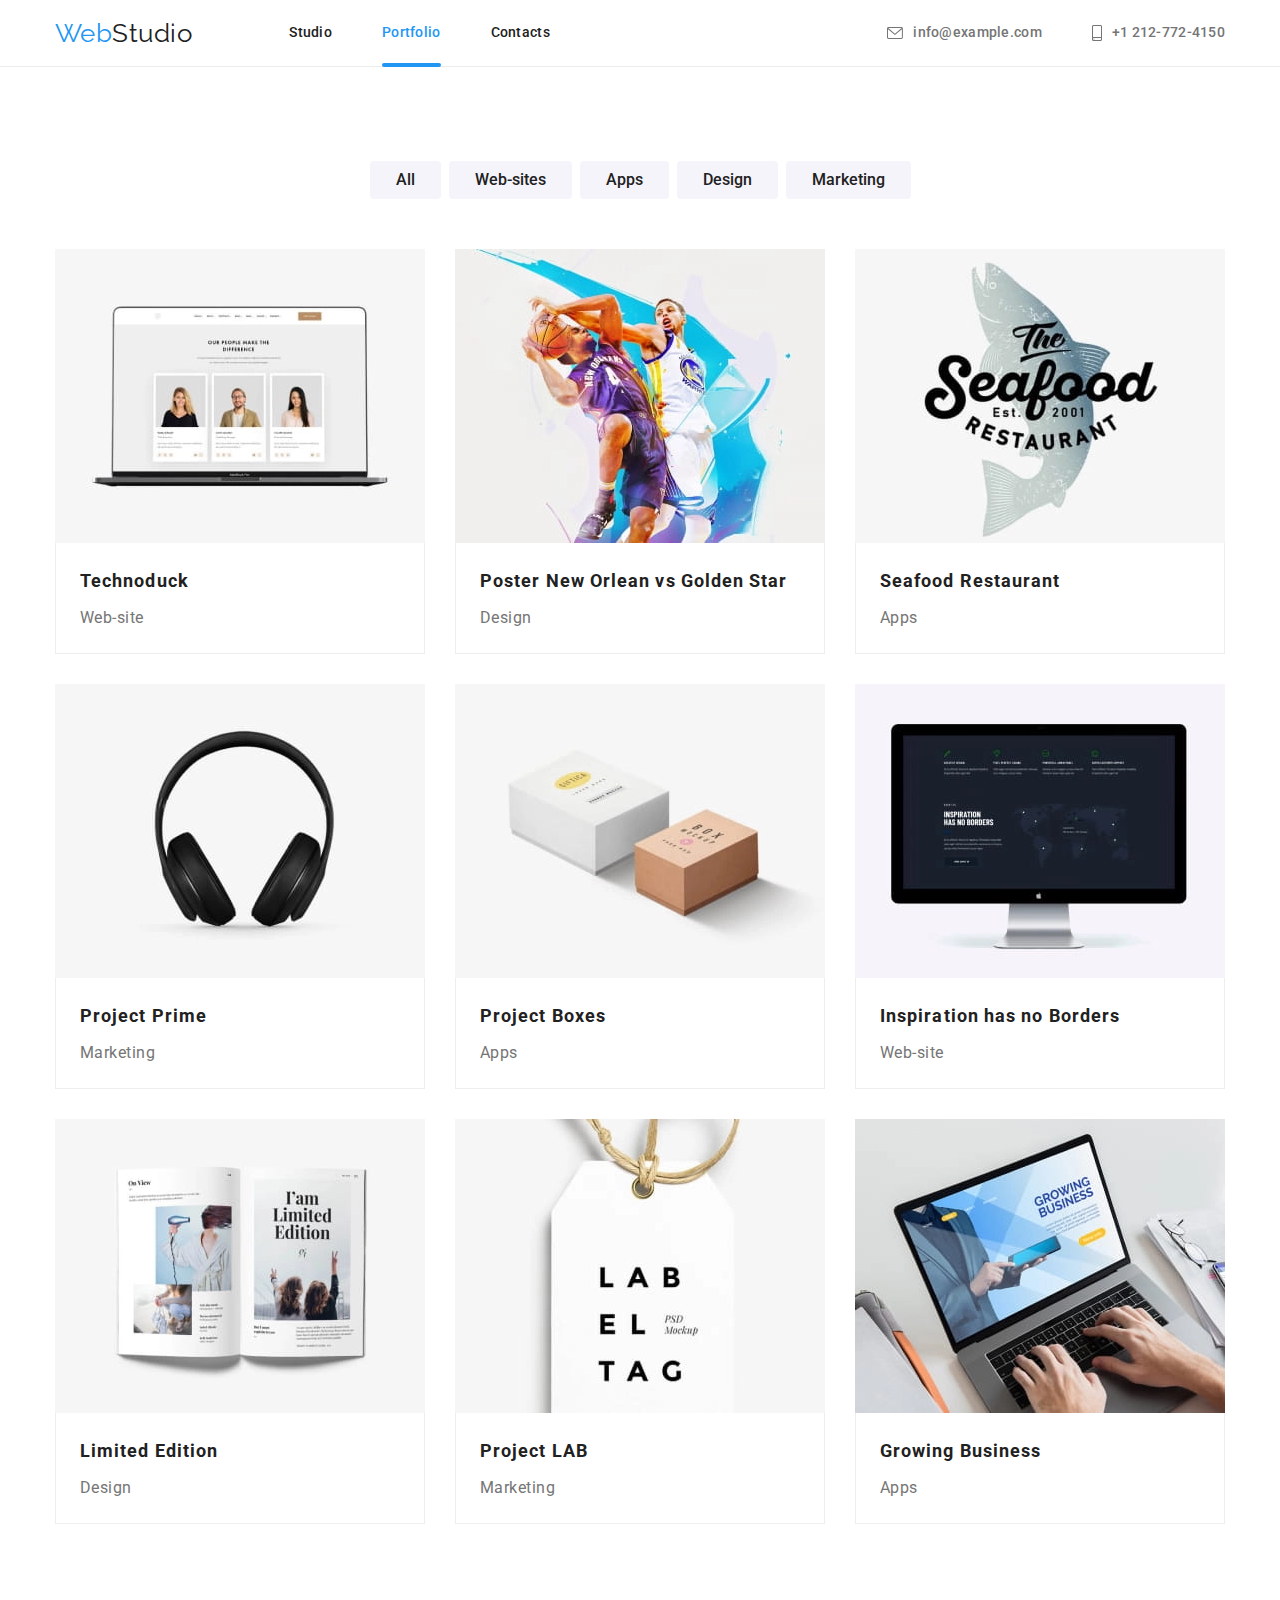
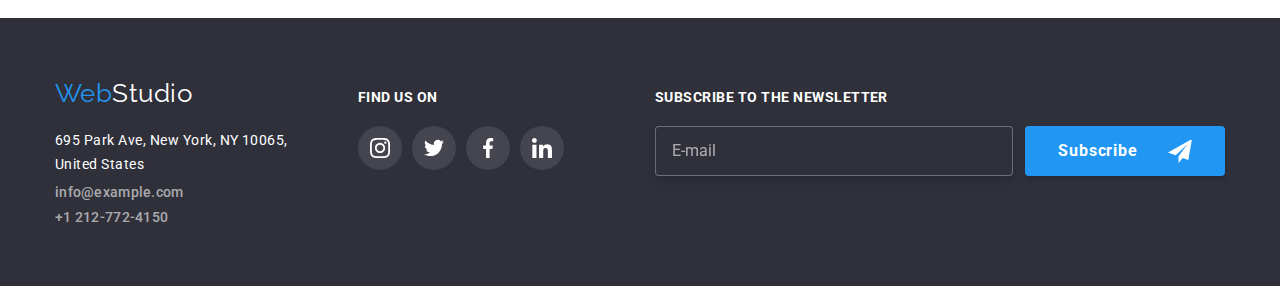
==== commit a43ec0f2: "Додає фінальні правки" ====
--- a/portfolio.html
+++ b/portfolio.html
@@ -19,9 +19,9 @@
             <a href="./index.html" class="logo navigation__logo"><span class="logo--blue">Web</span>Studio</a>
             <ul class="navigation-list">
                 <li class="navigation-list__item"><a href="./index.html"
-                        class="navigation-list__link navigation-list__link--current-secondary">Studio</a></li>
+                        class="navigation-list__link navigation-list__link--сurrent-secondary">Studio</a></li>
                 <li class="navigation-list__item"><a href="./portfolio.html"
-                        class="navigation-list__link navigation-list__link--сurrent">Portfolio</a></li>
+                        class="navigation-list__link navigation-list__link--current">Portfolio</a></li>
                 <li class="navigation-list__item"><a href="#"
                         class="navigation-list__link navigation-list__link--сurrent-secondary">Contacts</a></li>
             </ul>
--- a/css/main.min.css
+++ b/css/main.min.css
@@ -1 +1 @@
-﻿:root{--main-text-color: #757575;--tittle-text-color: #212121;--accent-text-color: #2196F3;--secondary-text-color: #ffffff;--main-bg-color: #ffffff;--secondary-bg-color: #F5F4FA;--accent-bg-color: #2F303A;--accent-bg-blue-color: #2196F3;--border-color: #EEEEEE;--icon-color: #AFB1B8;--timing: cubic-bezier(0.4, 0, 0.2, 1)}.visually-hidden{position:absolute;white-space:nowrap;width:1px;height:1px;overflow:hidden;border:0;padding:0;clip:rect(0 0 0 0);clip-path:inset(50%);margin:-1px}body{color:var(--main-text-color);background-color:var(--main-bg-color);font-family:"Roboto",sans-serif;letter-spacing:.03em}h1,h2,h3,h4,h5,h6,p{margin-top:0;margin-bottom:0}ul{list-style:none;margin:0;padding-left:0}a{text-decoration:none}button{cursor:pointer}img{display:block;max-width:100%;height:auto}footer{padding-top:60px;padding-bottom:60px;background-color:var(--accent-bg-color)}.contanier{padding:0 15px;margin-left:auto;margin-right:auto}@media screen and (min-width: 480px){.contanier{width:480px}}@media screen and (min-width: 768px){.contanier{width:768px}}@media screen and (min-width: 1200px){.contanier{width:1200px}}.section{padding:94px 0}.title{margin-bottom:50px;color:var(--tittle-text-color);font-weight:700;font-size:36px;line-height:1.16;text-align:center}.button{min-width:200px;padding:10px 20px 10px 19px;color:inherit;font-weight:700;font-size:16px;line-height:1.85;letter-spacing:.06em;background-color:var(--accent-bg-blue-color);border:none;box-shadow:0px 4px 4px rgba(0,0,0,.15);border-radius:4px;transition:background-color 250ms var(--timing)}.button:hover,.button:focus{background-color:#188ce8}.mobile-menu{position:fixed;width:100vw;height:100vh;top:0;left:0;font-weight:500;font-size:8.3vw;line-height:1.17;letter-spacing:.02em;color:var(--tittle-text-color);background-color:var(--main-bg-color);z-index:999;transform:translateX(0);transition:transform 500ms var(--timing)}.mobile-menu.is-open{transform:translateX(100%)}.mobile-menu__contanier{display:flex;flex-direction:column;height:100%;padding-top:48px;padding-bottom:48px;padding-left:40px;padding-right:10px}.mobile-menu__item:not(:last-child){margin-bottom:32px}.mobile-menu__main-info{margin-top:auto}.mobile-menu__page{position:relative;color:var(--tittle-text-color);transition:color 250ms var(--timing)}.mobile-menu__page:hover,.mobile-menu__page:focus{color:var(--accent-text-color)}.mobile-menu__page--сurrent-secondary::after{position:absolute;content:"";bottom:0;right:0;width:100%;height:4px;background:var(--accent-text-color);border-radius:2px;transform:scale(0);transition:transform 250ms var(--timing)}.mobile-menu__page:hover::after,.mobile-menu__page:focus::after{transform:scale(1)}.mobile-menu__contacts{margin-bottom:64px}.mobile-menu__tel{display:block;font-size:7.08vw;color:var(--main-text-color);transition:color 250ms var(--timing)}.mobile-menu__tel:hover,.mobile-menu__tel:focus{color:var(--accent-text-color)}.mobile-menu__mail{display:block;font-size:5vw;line-height:1.16;color:var(--main-text-color);transition:color 250ms var(--timing)}.mobile-menu__mail:hover,.mobile-menu__mail:focus{color:var(--accent-text-color)}.mobile-menu__main-links{display:flex;justify-content:left;gap:20px}.mobile-menu__point{position:relative}.mobile-menu__point:not(:first-child)::before{content:"";position:absolute;top:50%;right:100%;width:4.58vw;height:1px;transform:rotate(90deg);background-color:rgba(33,33,33,.2)}.mobile-menu__link{display:block;font-size:3.75vw;line-height:1.22;color:var(--accent-text-color);transition:color 250ms var(--timing)}.mobile-menu__link:hover,.mobile-menu__link:focus{color:#1067ae}.mobile-button{position:absolute;top:10px;right:15px;border:none;background-color:rgba(0,0,0,0);padding:0;line-height:0;transition:fill 250ms var(--timing)}.mobile-button:focus,.mobile-button:hover{fill:var(--accent-text-color)}@media screen and (min-width: 480px){.mobile-menu{font-weight:500;font-size:40px;line-height:1.17}.mobile-menu__tel{font-size:34px}.mobile-menu__mail{font-size:24px}.mobile-menu__point:not(:first-child)::before{width:22px;top:50%;right:100%}.mobile-menu__link{font-size:18px}}@media screen and (min-width: 768px){.mobile-menu{display:none}.mobile-button{display:none}}.backdrop{position:fixed;top:0;left:0;width:100%;height:100%;z-index:1;visibility:visible;background-color:rgba(0,0,0,.2);transform:scale(1) rotateY(360deg);transform-origin:top center;transition:opacity 250ms var(--timing),visibility 250ms var(--timing),transform 1000ms var(--timing),background-color 250ms var(--timing) 500ms}.backdrop.is-hidden{opacity:0;visibility:hidden;pointer-events:none;transform:scale(3) rotateY(0);background-color:rgba(0,0,0,0)}.modal{position:absolute;top:50%;left:50%;transform:translate(-50%, -50%);width:100%;min-height:609px;background-color:var(--main-bg-color);box-shadow:0px 1px 3px rgba(0,0,0,.12),0px 1px 1px rgba(0,0,0,.14),0px 2px 1px rgba(0,0,0,.2);border-radius:4px}@media screen and (min-width: 480px){.modal{width:450px}}@media screen and (min-width: 1200px){.modal{width:528px;min-height:581px}}.form-block{text-align:left;padding:40px;color:var(--tittle-text-color)}.form-block__text{margin-bottom:12px;font-weight:700;font-size:20px;line-height:1.15;letter-spacing:.03em;text-align:center}.form-point{display:block;position:relative;margin-bottom:10px}.form-point__name{display:block;margin-bottom:4px;color:var(--main-text-color);font-size:12px;line-height:1.16;letter-spacing:.01em}.form-point__field{width:100%;padding:12px 42px;border:1px solid rgba(33,33,33,.2);border-radius:4px;transition:border-color 250ms var(--timing)}.form-point__icon{position:absolute;top:0;left:0;transform:translate(75%, 175%);transition:fill 250ms var(--timing)}.form-point__field:focus+.form-point__icon{fill:var(--accent-text-color)}.form-point__field:focus{border-color:var(--accent-text-color);outline:none}.form-point__comments{padding:12px 16px;margin-bottom:20px;resize:none}.form-point__comments::placeholder{color:rgba(117,117,117,.5);font-size:14px;line-height:1.14;letter-spacing:.01em}.policy-agree{display:flex;justify-content:center;align-items:center;margin-bottom:30px;color:var(--main-text-color);font-size:7px;line-height:1.16;letter-spacing:.03em}.policy-agree__icon{fill:var(--main-bg-color);border:1px solid var(--tittle-text-color);border-radius:2px;cursor:pointer}.policy-agree__checkbox:checked+.policy-agree__icon{fill:var(--accent-text-color);border:none}.policy-agree__checkbox:focus+.policy-agree__icon{outline:2px solid var(--tittle-text-color)}.policy-agree__contract{position:relative;color:var(--accent-text-color)}.policy-agree__contract::after{position:absolute;content:"";bottom:0;right:0;width:100%;height:1px;background:var(--accent-text-color)}@media screen and (min-width: 480px){.policy-agree{font-size:11px;line-height:1.71}}@media screen and (min-width: 1200px){.policy-agree{font-size:13px;line-height:1.71}}.main-form__button{display:block;height:50px;padding:0;margin-left:auto;margin-right:auto;color:var(--secondary-text-color)}.modal-buttom{position:absolute;top:8px;right:8px;display:flex;justify-content:center;align-items:center;height:30px;width:30px;background-color:var(--main-bg-color);border:1px solid rgba(0,0,0,.1);border-radius:50%;transition:fill 250ms var(--timing)}.modal-buttom:hover,.modal-buttom:focus{fill:var(--accent-text-color)}.page-header{border-bottom:1px solid #ececec}.main-content{display:flex;align-items:center;justify-content:space-between;padding-top:10px;padding-bottom:10px}.logo{color:var(--tittle-text-color);font-family:"Raleway",sans-serif;font-size:26px;line-height:1.19}.logo--blue{color:var(--accent-text-color)}@media screen and (max-width: 767px){.navigation-list{display:none}.header-contacts{display:none}.header-button{border:none;background-color:rgba(0,0,0,0);padding:0;line-height:0;transition:fill 250ms var(--timing)}.header-button:hover,.header-button:focus{fill:var(--accent-text-color)}}@media screen and (min-width: 768px){.header-button{display:none}.main-content{padding-top:0;padding-bottom:0}.navigation{display:flex;align-items:center}.navigation__logo{margin-right:88px}.navigation-list{display:flex}.navigation-list__item{position:relative}.navigation-list__item:not(:last-child){margin-right:50px}.navigation-list__link{display:block;padding-top:25px;padding-bottom:25px;color:var(--tittle-text-color);font-weight:500;font-size:14px;line-height:1.14;letter-spacing:.02em;transition:color 250ms var(--timing)}.navigation-list__link:focus,.navigation-list__link:hover{color:var(--accent-text-color)}.navigation-list__link--current{color:var(--accent-text-color)}.navigation-list__link--current::after{position:absolute;content:"";bottom:-1px;right:0;width:100%;height:4px;background:var(--accent-text-color);border-radius:2px}.navigation-list__link--сurrent-secondary::after{position:absolute;content:"";bottom:-1px;right:0;width:100%;height:4px;background:var(--accent-text-color);border-radius:2px;transform:scale(0);transition:transform 250ms var(--timing)}.navigation-list__link:hover::after,.navigation-list__link:focus::after{transform:scale(1)}.header-contacts{display:block}.mail{margin-bottom:10px}.contact{display:flex;align-items:center;color:inherit;font-weight:500;font-size:12px;line-height:1.16;letter-spacing:.02em;transition:color 250ms var(--timing)}.contact:hover,.contact:focus{color:var(--accent-text-color)}.contact__icon{margin-right:10px;fill:currentColor}}@media screen and (min-width: 1200px){.navigation__logo{margin-right:97px}.header-contacts{display:flex}.header-contacts__mail{margin-right:50px}.mail{margin-bottom:0}.contact{padding-top:25px;padding-bottom:25px;font-weight:500;font-size:14px;line-height:1.14}}.first-part{min-height:400px;padding-top:118px;padding-bottom:118px;color:var(--secondary-text-color);letter-spacing:.06em;text-align:center;background-color:#c4c4c4;background-image:linear-gradient(to right, rgba(47, 48, 58, 0.4), rgba(47, 48, 58, 0.4)),url(../images/bg/header_mobile.jpg);background-repeat:no-repeat;background-position:50% 35%;background-size:cover}.first-part__title{width:100%;margin-right:auto;margin-left:auto;margin-bottom:30px;font-weight:900;font-size:26px;line-height:1.61;color:var(--secondary-text-color);text-transform:uppercase}@media screen and (min-device-pixel-ratio: 2)and (max-width: 767px),screen and (min-resolution: 192dpi)and (max-width: 767px),screen and (min-resolution: 2dppx)and (max-width: 767px){.first-part{background-image:linear-gradient(to right, rgba(47, 48, 58, 0.4), rgba(47, 48, 58, 0.4)),url(../images/bg/header_mobile2x.jpg)}}@media screen and (min-width: 768px){.first-part{background-image:linear-gradient(to right, rgba(47, 48, 58, 0.4), rgba(47, 48, 58, 0.4)),url(../images/bg/header_tablet.jpg)}.first-part__title{width:360px}}@media screen and (min-device-pixel-ratio: 2)and (min-width: 768px),screen and (min-resolution: 192dpi)and (min-width: 768px),screen and (min-resolution: 2dppx)and (min-width: 768px){.first-part{background-image:linear-gradient(to right, rgba(47, 48, 58, 0.4), rgba(47, 48, 58, 0.4)),url(../images/bg/header_tablet2x.jpg)}}@media screen and (min-width: 1200px){.first-part{min-height:600px;max-width:1600px;margin-left:auto;margin-right:auto;padding-top:200px;padding-bottom:200px;background-image:linear-gradient(to right, rgba(47, 48, 58, 0.4), rgba(47, 48, 58, 0.4)),url(../images/bg/bg.jpg)}.first-part__title{width:696px;font-weight:900;font-size:44px;line-height:1.36}}@media screen and (min-device-pixel-ratio: 2)and (min-width: 1200px),screen and (min-resolution: 192dpi)and (min-width: 1200px),screen and (min-resolution: 2dppx)and (min-width: 1200px){.first-part{background-image:linear-gradient(to right, rgba(47, 48, 58, 0.4), rgba(47, 48, 58, 0.4)),url(../images/bg/header_desktop2x.jpg)}}.benefits{display:flex}.benefits__icon{display:flex;margin-bottom:30px;height:120px;justify-content:center;align-items:center;background-color:var(--secondary-bg-color);border-radius:4px}.benefits__subtitle{margin-bottom:9px;color:var(--tittle-text-color);font-weight:700;font-size:14px;line-height:1.14;text-transform:uppercase}.benefits__text{font-size:14px;line-height:1.71}@media screen and (max-width: 767px){.benefits{display:block}.benefits__item{width:100%}.benefits__item:not(:last-child){margin-bottom:30px}.benefits__subtitle{text-align:center}}@media screen and (min-width: 768px){.benefits{flex-wrap:wrap;gap:30px}.benefits__item{width:354px}}@media screen and (min-width: 1200px){.benefits{flex-wrap:none;gap:0}.benefits__item{width:270px}.benefits__item:not(:last-child){margin-right:30px}}.third-part{padding-top:0}.capabilities__list{display:flex}.capabilities__item{position:relative}.capabilities__item:not(:last-child){margin-right:30px}.capabilities__box{position:absolute;width:100%;height:70px;bottom:0;display:flex;justify-content:center;align-items:center;background:rgba(47,48,58,.8)}.capabilities__text{color:var(--secondary-text-color);font-weight:700;font-size:14px;line-height:1.14;text-transform:uppercase}@media screen and (max-width: 1199px){.third-part{display:none}}.fourth-part{background-color:var(--secondary-bg-color)}.employees__title{text-transform:capitalize}.wokers-list{display:flex;flex-direction:column;row-gap:30px;align-items:center}.wokers-list__item{width:270px;background-color:var(--main-bg-color);font-size:16px;line-height:1.18;text-align:center;box-shadow:0px 1px 3px rgba(0,0,0,.12),0px 1px 1px rgba(0,0,0,.14),0px 2px 1px rgba(0,0,0,.2);border-radius:0px 0px 4px 4px}.wokers-list__box{padding:30px 15px}.wokers-list__name{margin-bottom:10px;color:var(--tittle-text-color);font-weight:500}.wokers-list__job-title{margin-bottom:16px}.wokers-list__link-list{display:flex;justify-content:center;column-gap:10px}.wokers-list__link{display:flex;width:44px;height:44px;justify-content:center;align-items:center;row-gap:10px;fill:var(--icon-color);background-color:var(--main-bg-color);border-radius:50%;transition:background-color 250ms var(--timing),fill 250ms var(--timing)}.wokers-list__link:hover,.wokers-list__link:focus{background-color:var(--accent-bg-blue-color);fill:var(--secondary-text-color)}@media screen and (min-width: 768px){.wokers-list{flex-direction:row;flex-wrap:wrap;justify-content:center;gap:30px}}@media screen and (min-width: 1200px){.wokers-list{flex-direction:row;column-gap:30px}}.customers__title{text-transform:capitalize}.customers-list{display:flex;flex-wrap:wrap;justify-content:center;gap:10px}.customers-list__link{display:flex;width:35.41vw;height:92px;justify-content:center;align-items:center;border:1px solid var(--icon-color);border-radius:4px;fill:var(--icon-color);transition:fill 250ms var(--timing),border-color 250ms var(--timing)}.customers-list__link:hover,.customers-list__link:focus{fill:var(--accent-text-color);border-color:var(--accent-text-color)}@media screen and (min-width: 480px){.customers-list{gap:30px}.customers-list__link{width:210px}}@media screen and (min-width: 768px){.customers-list__link{width:226px}}@media screen and (min-width: 1200px){.customers-list__link{width:170px}}.footer-page{display:flex;flex-direction:column;align-items:center;gap:60px}.contact-info{display:flex;flex-direction:column;align-items:center}.contact-info__logo{display:inline-block;margin-bottom:20px;margin-right:0;color:var(--secondary-text-color)}.address{width:233px;text-align:center}.address__list{font-style:normal;font-size:14px;line-height:1.71}.address__item:not(:last-child){margin-bottom:9px}.address__text{display:inline-block;color:var(--secondary-text-color)}.address__contact{padding:0;color:rgba(255,255,255,.6)}.main-icons__text{margin-bottom:20px;text-align:center;color:var(--secondary-text-color);font-weight:700;font-size:14px;line-height:1.14;text-transform:uppercase}.main-icons__list{display:flex;column-gap:10px}.main-icons__link{display:flex;width:44px;height:44px;justify-content:center;align-items:center;fill:var(--secondary-text-color);background-color:rgba(255,255,255,.1);border-radius:50%;transition:background-color 250ms var(--timing)}.main-icons__link:hover,.main-icons__link:focus{background-color:var(--accent-bg-blue-color)}.footer-form__text{margin-bottom:20px;color:var(--secondary-text-color);font-weight:700;font-size:14px;line-height:1.14;text-align:center;text-transform:uppercase}.shape{display:flex;flex-direction:column;align-items:center;row-gap:20px}.shape__point{width:74.58vw}.shape__email{padding:10px 16px;width:100%;height:50px;color:var(--secondary-text-color);background-color:var(--accent-bg-color);border:1px solid rgba(255,255,255,.3);filter:drop-shadow(0px 4px 4px rgba(0, 0, 0, 0.15));border-radius:4px}.shape__email::placeholder{color:rgba(255,255,255,.6);font-size:16px;line-height:1.25}.shape__button{width:200px;display:flex;height:50px;justify-content:center;align-items:center;padding:0}.shape__button__text{margin-right:30px;color:var(--secondary-text-color)}@media screen and (min-width: 480px){.shape__point{width:450px}}@media screen and (min-width: 768px){.footer-page{flex-direction:row;flex-wrap:wrap;justify-content:space-around;align-items:baseline}.address__contact{justify-content:center}}@media screen and (min-width: 1200px){.footer-page{justify-content:flex-start;flex-wrap:nowrap;gap:0}.contact-info{margin-right:70px;align-items:flex-start}.address__list{text-align:left}.address__contact{justify-content:flex-start}.main-icons__text{text-align:left}.footer-form{margin-left:auto}.footer-form__text{text-align:left}.shape{flex-direction:row;justify-content:center}.shape__point{margin-right:12px;width:358px}}.section{padding:60px 0}.portfolio-buttons{margin-bottom:50px;display:flex;justify-content:center;flex-wrap:wrap;column-gap:8px;row-gap:15px}.portfolio-buttons__button{padding:6px 26px;color:var(--tittle-text-color);background-color:var(--secondary-bg-color);font-weight:500;font-size:16px;line-height:1.62;border:none;border-radius:4px;transition:color 250ms var(--timing),background-color 250ms var(--timing),box-shadow 250ms var(--timing)}.portfolio-buttons__button:hover,.portfolio-buttons__button:focus{color:var(--secondary-text-color);background-color:var(--accent-bg-blue-color);box-shadow:0px 3px 1px rgba(0,0,0,.1),0px 1px 2px rgba(0,0,0,.08),0px 2px 2px rgba(0,0,0,.12)}.portfolio-list{display:flex;flex-direction:column;align-items:center;row-gap:30px}.portfolio-link{display:inline-block;transition:box-shadow 250ms cubic-bezier(0.4, 0, 0.2, 1)}.portfolio-link:hover,.portfolio-link:focus{box-shadow:0px 1px 1px rgba(0,0,0,.12),0px 4px 4px rgba(0,0,0,.06),1px 4px 6px rgba(0,0,0,.16)}.portfolio-link__box{position:relative;overflow:hidden}.overlay{position:absolute;top:0;width:100%;height:100%;display:flex;justify-content:center;align-items:center;background-color:rgba(33,150,243,.9);transform:translateY(101%) scaleX(0);transition:transform 250ms var(--timing)}.overlay__text{width:322px;font-size:18px;line-height:1.55;color:var(--secondary-text-color)}.portfolio-link:hover .overlay,.portfolio-link:focus .overlay{transform:translateY(0) scaleX(100%)}.portfolio-link__border{border-bottom:1px solid var(--border-color);border-right:1px solid var(--border-color);border-left:1px solid var(--border-color);padding:20px 24px}.portfolio-link__title{margin-bottom:4px;color:var(--tittle-text-color);font-weight:700;font-size:18px;line-height:2;letter-spacing:.06em;text-align:left}.portfolio-link__text{color:var(--main-text-color);font-size:16px;line-height:1.87}@media screen and (min-width: 768px){.portfolio-list{flex-wrap:wrap;flex-direction:row;align-items:center;gap:30px}}@media screen and (min-width: 1200px){.section{padding:94px 0}}/*# sourceMappingURL=main.min.css.map */+﻿:root{--main-text-color: #757575;--tittle-text-color: #212121;--accent-text-color: #2196F3;--secondary-text-color: #ffffff;--main-bg-color: #ffffff;--secondary-bg-color: #F5F4FA;--accent-bg-color: #2F303A;--accent-bg-blue-color: #2196F3;--border-color: #EEEEEE;--icon-color: #AFB1B8;--timing: cubic-bezier(0.4, 0, 0.2, 1)}.visually-hidden{position:absolute;white-space:nowrap;width:1px;height:1px;overflow:hidden;border:0;padding:0;clip:rect(0 0 0 0);clip-path:inset(50%);margin:-1px}body{color:var(--main-text-color);background-color:var(--main-bg-color);font-family:"Roboto",sans-serif;letter-spacing:.03em}h1,h2,h3,h4,h5,h6,p{margin-top:0;margin-bottom:0}ul{list-style:none;margin:0;padding-left:0}a{text-decoration:none}button{cursor:pointer}img{display:block;max-width:100%;height:auto}footer{padding-top:60px;padding-bottom:60px;background-color:var(--accent-bg-color)}.contanier{padding:0 15px;margin-left:auto;margin-right:auto}@media screen and (min-width: 480px){.contanier{width:480px}}@media screen and (min-width: 768px){.contanier{width:768px}}@media screen and (min-width: 1200px){.contanier{width:1200px}}.section{padding:94px 0}.title{margin-bottom:50px;color:var(--tittle-text-color);font-weight:700;font-size:36px;line-height:1.16;text-align:center}.button{min-width:200px;padding:10px 20px 10px 19px;color:inherit;font-weight:700;font-size:16px;line-height:1.85;letter-spacing:.06em;background-color:var(--accent-bg-blue-color);border:none;box-shadow:0px 4px 4px rgba(0,0,0,.15);border-radius:4px;transition:background-color 250ms var(--timing)}.button:hover,.button:focus{background-color:#188ce8}.mobile-menu{position:fixed;width:100vw;height:100vh;top:0;left:0;font-weight:500;font-size:8.3vw;line-height:1.17;letter-spacing:.02em;color:var(--tittle-text-color);background-color:var(--main-bg-color);z-index:999;transform:translateX(100%);transition:transform 500ms var(--timing)}.mobile-menu.is-open{transform:translateX(0)}.mobile-menu__contanier{display:flex;flex-direction:column;height:100%;padding-top:48px;padding-bottom:48px;padding-left:40px;padding-right:10px}.mobile-menu__item:not(:last-child){margin-bottom:32px}.mobile-menu__main-info{margin-top:auto}.mobile-menu__page{position:relative;color:var(--tittle-text-color);transition:color 250ms var(--timing)}.mobile-menu__page:hover,.mobile-menu__page:focus{color:var(--accent-text-color)}.mobile-menu__page--сurrent-secondary::after{position:absolute;content:"";bottom:0;right:0;width:100%;height:4px;background:var(--accent-text-color);border-radius:2px;transform:scale(0);transition:transform 250ms var(--timing)}.mobile-menu__page:hover::after,.mobile-menu__page:focus::after{transform:scale(1)}.mobile-menu__contacts{margin-bottom:64px}.mobile-menu__tel{display:block;font-size:7.08vw;color:var(--main-text-color);transition:color 250ms var(--timing)}.mobile-menu__tel:hover,.mobile-menu__tel:focus{color:var(--accent-text-color)}.mobile-menu__mail{display:block;font-size:5vw;line-height:1.16;color:var(--main-text-color);transition:color 250ms var(--timing)}.mobile-menu__mail:hover,.mobile-menu__mail:focus{color:var(--accent-text-color)}.mobile-menu__main-links{display:flex;justify-content:left;gap:20px}.mobile-menu__point{position:relative}.mobile-menu__point:not(:first-child)::before{content:"";position:absolute;top:50%;right:100%;width:4.58vw;height:1px;transform:rotate(90deg);background-color:rgba(33,33,33,.2)}.mobile-menu__link{display:block;font-size:3.75vw;line-height:1.22;color:var(--accent-text-color);transition:color 250ms var(--timing)}.mobile-menu__link:hover,.mobile-menu__link:focus{color:#1067ae}.mobile-button{position:absolute;top:10px;right:15px;border:none;background-color:rgba(0,0,0,0);padding:0;line-height:0;transition:fill 250ms var(--timing)}.mobile-button:focus,.mobile-button:hover{fill:var(--accent-text-color)}@media screen and (min-width: 480px){.mobile-menu{font-weight:500;font-size:40px;line-height:1.17}.mobile-menu__tel{font-size:34px}.mobile-menu__mail{font-size:24px}.mobile-menu__point:not(:first-child)::before{width:22px;top:50%;right:100%}.mobile-menu__link{font-size:18px}}@media screen and (min-width: 768px){.mobile-menu{display:none}.mobile-button{display:none}}.backdrop{position:fixed;top:0;left:0;width:100%;height:100%;z-index:1;visibility:visible;background-color:rgba(0,0,0,.2);transform:scale(1) rotateY(360deg);transform-origin:top center;transition:opacity 250ms var(--timing),visibility 250ms var(--timing),transform 1000ms var(--timing),background-color 250ms var(--timing) 500ms}.backdrop.is-hidden{opacity:0;visibility:hidden;pointer-events:none;transform:scale(3) rotateY(0);background-color:rgba(0,0,0,0)}.modal{position:absolute;top:50%;left:50%;transform:translate(-50%, -50%);width:100%;min-height:609px;background-color:var(--main-bg-color);box-shadow:0px 1px 3px rgba(0,0,0,.12),0px 1px 1px rgba(0,0,0,.14),0px 2px 1px rgba(0,0,0,.2);border-radius:4px}@media screen and (min-width: 480px){.modal{width:450px}}@media screen and (min-width: 1200px){.modal{width:528px;min-height:581px}}.form-block{text-align:left;padding:40px;color:var(--tittle-text-color)}.form-block__text{margin-bottom:12px;font-weight:700;font-size:20px;line-height:1.15;letter-spacing:.03em;text-align:center}.form-point{display:block;position:relative;margin-bottom:10px}.form-point__name{display:block;margin-bottom:4px;color:var(--main-text-color);font-size:12px;line-height:1.16;letter-spacing:.01em}.form-point__field{width:100%;padding:12px 42px;border:1px solid rgba(33,33,33,.2);border-radius:4px;transition:border-color 250ms var(--timing)}.form-point__icon{position:absolute;top:0;left:0;transform:translate(75%, 175%);transition:fill 250ms var(--timing)}.form-point__field:focus+.form-point__icon{fill:var(--accent-text-color)}.form-point__field:focus{border-color:var(--accent-text-color);outline:none}.form-point__comments{padding:12px 16px;margin-bottom:20px;resize:none}.form-point__comments::placeholder{color:rgba(117,117,117,.5);font-size:14px;line-height:1.14;letter-spacing:.01em}.policy-agree{display:flex;justify-content:center;align-items:center;margin-bottom:30px;color:var(--main-text-color);font-size:7px;line-height:1.16;letter-spacing:.03em}.policy-agree__icon{fill:var(--main-bg-color);border:1px solid var(--tittle-text-color);border-radius:2px;cursor:pointer}.policy-agree__checkbox:checked+.policy-agree__icon{fill:var(--accent-text-color);border:none}.policy-agree__checkbox:focus+.policy-agree__icon{outline:2px solid var(--tittle-text-color)}.policy-agree__contract{position:relative;color:var(--accent-text-color)}.policy-agree__contract::after{position:absolute;content:"";bottom:0;right:0;width:100%;height:1px;background:var(--accent-text-color)}@media screen and (min-width: 480px){.policy-agree{font-size:11px;line-height:1.71}}@media screen and (min-width: 1200px){.policy-agree{font-size:13px;line-height:1.71}}.main-form__button{display:block;height:50px;padding:0;margin-left:auto;margin-right:auto;color:var(--secondary-text-color)}.modal-buttom{position:absolute;top:8px;right:8px;display:flex;justify-content:center;align-items:center;height:30px;width:30px;background-color:var(--main-bg-color);border:1px solid rgba(0,0,0,.1);border-radius:50%;transition:fill 250ms var(--timing)}.modal-buttom:hover,.modal-buttom:focus{fill:var(--accent-text-color)}.page-header{border-bottom:1px solid #ececec}.main-content{display:flex;align-items:center;justify-content:space-between;padding-top:10px;padding-bottom:10px}.logo{color:var(--tittle-text-color);font-family:"Raleway",sans-serif;font-size:26px;line-height:1.19}.logo--blue{color:var(--accent-text-color)}@media screen and (max-width: 767px){.navigation-list{display:none}.header-contacts{display:none}.header-button{border:none;background-color:rgba(0,0,0,0);padding:0;line-height:0;transition:fill 250ms var(--timing)}.header-button:hover,.header-button:focus{fill:var(--accent-text-color)}}@media screen and (min-width: 768px){.header-button{display:none}.main-content{padding-top:0;padding-bottom:0}.navigation{display:flex;align-items:center}.navigation__logo{margin-right:88px}.navigation-list{display:flex}.navigation-list__item{position:relative}.navigation-list__item:not(:last-child){margin-right:50px}.navigation-list__link{display:block;padding-top:25px;padding-bottom:25px;color:var(--tittle-text-color);font-weight:500;font-size:14px;line-height:1.14;letter-spacing:.02em;transition:color 250ms var(--timing)}.navigation-list__link:focus,.navigation-list__link:hover{color:var(--accent-text-color)}.navigation-list__link--current{color:var(--accent-text-color)}.navigation-list__link--current::after{position:absolute;content:"";bottom:-1px;right:0;width:100%;height:4px;background:var(--accent-text-color);border-radius:2px}.navigation-list__link--сurrent-secondary::after{position:absolute;content:"";bottom:-1px;right:0;width:100%;height:4px;background:var(--accent-text-color);border-radius:2px;transform:scale(0);transition:transform 250ms var(--timing)}.navigation-list__link:hover::after,.navigation-list__link:focus::after{transform:scale(1)}.header-contacts{display:block}.mail{margin-bottom:10px}.contact{display:flex;align-items:center;color:inherit;font-weight:500;font-size:12px;line-height:1.16;letter-spacing:.02em;transition:color 250ms var(--timing)}.contact:hover,.contact:focus{color:var(--accent-text-color)}.contact__icon{margin-right:10px;fill:currentColor}}@media screen and (min-width: 1200px){.navigation__logo{margin-right:97px}.header-contacts{display:flex}.header-contacts__mail{margin-right:50px}.mail{margin-bottom:0}.contact{padding-top:25px;padding-bottom:25px;font-weight:500;font-size:14px;line-height:1.14}}.first-part{min-height:400px;padding-top:118px;padding-bottom:118px;color:var(--secondary-text-color);letter-spacing:.06em;text-align:center;background-color:#c4c4c4;background-image:linear-gradient(to right, rgba(47, 48, 58, 0.4), rgba(47, 48, 58, 0.4)),url(../images/bg/header_mobile.jpg);background-repeat:no-repeat;background-position:50% 35%;background-size:cover}.first-part__title{width:100%;margin-right:auto;margin-left:auto;margin-bottom:30px;font-weight:900;font-size:26px;line-height:1.61;color:var(--secondary-text-color);text-transform:uppercase}@media screen and (min-device-pixel-ratio: 2)and (max-width: 767px),screen and (min-resolution: 192dpi)and (max-width: 767px),screen and (min-resolution: 2dppx)and (max-width: 767px){.first-part{background-image:linear-gradient(to right, rgba(47, 48, 58, 0.4), rgba(47, 48, 58, 0.4)),url(../images/bg/header_mobile2x.jpg)}}@media screen and (min-width: 768px){.first-part{max-width:768px;margin-left:auto;margin-right:auto;background-image:linear-gradient(to right, rgba(47, 48, 58, 0.4), rgba(47, 48, 58, 0.4)),url(../images/bg/header_tablet.jpg)}.first-part__title{width:360px}}@media screen and (min-device-pixel-ratio: 2)and (min-width: 768px),screen and (min-resolution: 192dpi)and (min-width: 768px),screen and (min-resolution: 2dppx)and (min-width: 768px){.first-part{background-image:linear-gradient(to right, rgba(47, 48, 58, 0.4), rgba(47, 48, 58, 0.4)),url(../images/bg/header_tablet2x.jpg)}}@media screen and (min-width: 1200px){.first-part{min-height:600px;max-width:1600px;margin-left:auto;margin-right:auto;padding-top:200px;padding-bottom:200px;background-image:linear-gradient(to right, rgba(47, 48, 58, 0.4), rgba(47, 48, 58, 0.4)),url(../images/bg/bg.jpg)}.first-part__title{width:696px;font-weight:900;font-size:44px;line-height:1.36}}@media screen and (min-device-pixel-ratio: 2)and (min-width: 1200px),screen and (min-resolution: 192dpi)and (min-width: 1200px),screen and (min-resolution: 2dppx)and (min-width: 1200px){.first-part{background-image:linear-gradient(to right, rgba(47, 48, 58, 0.4), rgba(47, 48, 58, 0.4)),url(../images/bg/header_desktop2x.jpg)}}.benefits{display:flex}.benefits__icon{display:flex;margin-bottom:30px;height:120px;justify-content:center;align-items:center;background-color:var(--secondary-bg-color);border-radius:4px}.benefits__subtitle{margin-bottom:9px;color:var(--tittle-text-color);font-weight:700;font-size:14px;line-height:1.14;text-transform:uppercase}.benefits__text{font-size:14px;line-height:1.71}@media screen and (max-width: 767px){.benefits{display:block}.benefits__item{width:100%}.benefits__item:not(:last-child){margin-bottom:30px}.benefits__subtitle{text-align:center}}@media screen and (min-width: 768px){.benefits{flex-wrap:wrap;gap:30px}.benefits__item{width:354px}}@media screen and (min-width: 1200px){.benefits{flex-wrap:none;gap:0}.benefits__item{width:270px}.benefits__item:not(:last-child){margin-right:30px}}.third-part{padding-top:0}.capabilities__list{display:flex}.capabilities__item{position:relative}.capabilities__item:not(:last-child){margin-right:30px}.capabilities__box{position:absolute;width:100%;height:70px;bottom:0;display:flex;justify-content:center;align-items:center;background:rgba(47,48,58,.8)}.capabilities__text{color:var(--secondary-text-color);font-weight:700;font-size:14px;line-height:1.14;text-transform:uppercase}@media screen and (max-width: 1199px){.third-part{display:none}}.fourth-part{background-color:var(--secondary-bg-color)}.employees__title{text-transform:capitalize}.wokers-list{display:flex;flex-direction:column;row-gap:30px;align-items:center}.wokers-list__item{width:270px;background-color:var(--main-bg-color);font-size:16px;line-height:1.18;text-align:center;box-shadow:0px 1px 3px rgba(0,0,0,.12),0px 1px 1px rgba(0,0,0,.14),0px 2px 1px rgba(0,0,0,.2);border-radius:0px 0px 4px 4px}.wokers-list__box{padding:30px 15px}.wokers-list__name{margin-bottom:10px;color:var(--tittle-text-color);font-weight:500}.wokers-list__job-title{margin-bottom:16px}.wokers-list__link-list{display:flex;justify-content:center;column-gap:10px}.wokers-list__link{display:flex;width:44px;height:44px;justify-content:center;align-items:center;row-gap:10px;fill:var(--icon-color);background-color:var(--main-bg-color);border-radius:50%;transition:background-color 250ms var(--timing),fill 250ms var(--timing)}.wokers-list__link:hover,.wokers-list__link:focus{background-color:var(--accent-bg-blue-color);fill:var(--secondary-text-color)}@media screen and (min-width: 768px){.wokers-list{flex-direction:row;flex-wrap:wrap;justify-content:center;gap:30px}}@media screen and (min-width: 1200px){.wokers-list{flex-direction:row;column-gap:30px}}.customers__title{text-transform:capitalize}.customers-list{display:flex;flex-wrap:wrap;justify-content:center;gap:10px}.customers-list__link{display:flex;width:35.41vw;height:92px;justify-content:center;align-items:center;border:1px solid var(--icon-color);border-radius:4px;fill:var(--icon-color);transition:fill 250ms var(--timing),border-color 250ms var(--timing)}.customers-list__link:hover,.customers-list__link:focus{fill:var(--accent-text-color);border-color:var(--accent-text-color)}@media screen and (min-width: 480px){.customers-list{gap:30px}.customers-list__link{width:210px}}@media screen and (min-width: 768px){.customers-list__link{width:226px}}@media screen and (min-width: 1200px){.customers-list__link{width:170px}}.footer-page{display:flex;flex-direction:column;align-items:center;gap:60px}.contact-info{display:flex;flex-direction:column;align-items:center}.contact-info__logo{display:inline-block;margin-bottom:20px;margin-right:0;color:var(--secondary-text-color)}.address{width:233px;text-align:center}.address__list{font-style:normal;font-size:14px;line-height:1.71}.address__item:not(:last-child){margin-bottom:9px}.address__text{display:inline-block;color:var(--secondary-text-color)}.address__contact{padding:0;color:rgba(255,255,255,.6)}.main-icons__text{margin-bottom:20px;text-align:center;color:var(--secondary-text-color);font-weight:700;font-size:14px;line-height:1.14;text-transform:uppercase}.main-icons__list{display:flex;column-gap:10px}.main-icons__link{display:flex;width:44px;height:44px;justify-content:center;align-items:center;fill:var(--secondary-text-color);background-color:rgba(255,255,255,.1);border-radius:50%;transition:background-color 250ms var(--timing)}.main-icons__link:hover,.main-icons__link:focus{background-color:var(--accent-bg-blue-color)}.footer-form__text{margin-bottom:20px;color:var(--secondary-text-color);font-weight:700;font-size:14px;line-height:1.14;text-align:center;text-transform:uppercase}.shape{display:flex;flex-direction:column;align-items:center;row-gap:20px}.shape__point{width:74.58vw}.shape__email{padding:10px 16px;width:100%;height:50px;color:var(--secondary-text-color);background-color:var(--accent-bg-color);border:1px solid rgba(255,255,255,.3);filter:drop-shadow(0px 4px 4px rgba(0, 0, 0, 0.15));border-radius:4px}.shape__email::placeholder{color:rgba(255,255,255,.6);font-size:16px;line-height:1.25}.shape__button{width:200px;display:flex;height:50px;justify-content:center;align-items:center;padding:0}.shape__button__text{margin-right:30px;color:var(--secondary-text-color)}@media screen and (min-width: 480px){.shape__point{width:450px}}@media screen and (min-width: 768px){.footer-page{flex-direction:row;flex-wrap:wrap;justify-content:space-around;align-items:baseline}.address__contact{justify-content:center}}@media screen and (min-width: 1200px){.footer-page{justify-content:flex-start;flex-wrap:nowrap;gap:0}.contact-info{margin-right:70px;align-items:flex-start}.address__list{text-align:left}.address__contact{justify-content:flex-start}.main-icons__text{text-align:left}.footer-form{margin-left:auto}.footer-form__text{text-align:left}.shape{flex-direction:row;justify-content:center}.shape__point{margin-right:12px;width:358px}}.section{padding:60px 0}.portfolio-buttons{margin-bottom:50px;display:flex;justify-content:center;flex-wrap:wrap;column-gap:8px;row-gap:15px}.portfolio-buttons__button{padding:6px 26px;color:var(--tittle-text-color);background-color:var(--secondary-bg-color);font-weight:500;font-size:16px;line-height:1.62;border:none;border-radius:4px;transition:color 250ms var(--timing),background-color 250ms var(--timing),box-shadow 250ms var(--timing)}.portfolio-buttons__button:hover,.portfolio-buttons__button:focus{color:var(--secondary-text-color);background-color:var(--accent-bg-blue-color);box-shadow:0px 3px 1px rgba(0,0,0,.1),0px 1px 2px rgba(0,0,0,.08),0px 2px 2px rgba(0,0,0,.12)}.portfolio-list{display:flex;flex-direction:column;align-items:center;row-gap:30px}.portfolio-link{display:inline-block;transition:box-shadow 250ms cubic-bezier(0.4, 0, 0.2, 1)}.portfolio-link:hover,.portfolio-link:focus{box-shadow:0px 1px 1px rgba(0,0,0,.12),0px 4px 4px rgba(0,0,0,.06),1px 4px 6px rgba(0,0,0,.16)}.portfolio-link__box{position:relative;overflow:hidden}.overlay{position:absolute;top:0;width:100%;height:100%;display:flex;justify-content:center;align-items:center;background-color:rgba(33,150,243,.9);transform:translateY(101%) scaleX(0);transition:transform 250ms var(--timing)}.overlay__text{width:322px;font-size:18px;line-height:1.55;color:var(--secondary-text-color)}.portfolio-link:hover .overlay,.portfolio-link:focus .overlay{transform:translateY(0) scaleX(100%)}.portfolio-link__border{border-bottom:1px solid var(--border-color);border-right:1px solid var(--border-color);border-left:1px solid var(--border-color);padding:20px 24px}.portfolio-link__title{margin-bottom:4px;color:var(--tittle-text-color);font-weight:700;font-size:18px;line-height:2;letter-spacing:.06em;text-align:left}.portfolio-link__text{color:var(--main-text-color);font-size:16px;line-height:1.87}@media screen and (min-width: 768px){.portfolio-list{flex-wrap:wrap;flex-direction:row;align-items:center;gap:30px}}@media screen and (min-width: 1200px){.section{padding:94px 0}}/*# sourceMappingURL=main.min.css.map */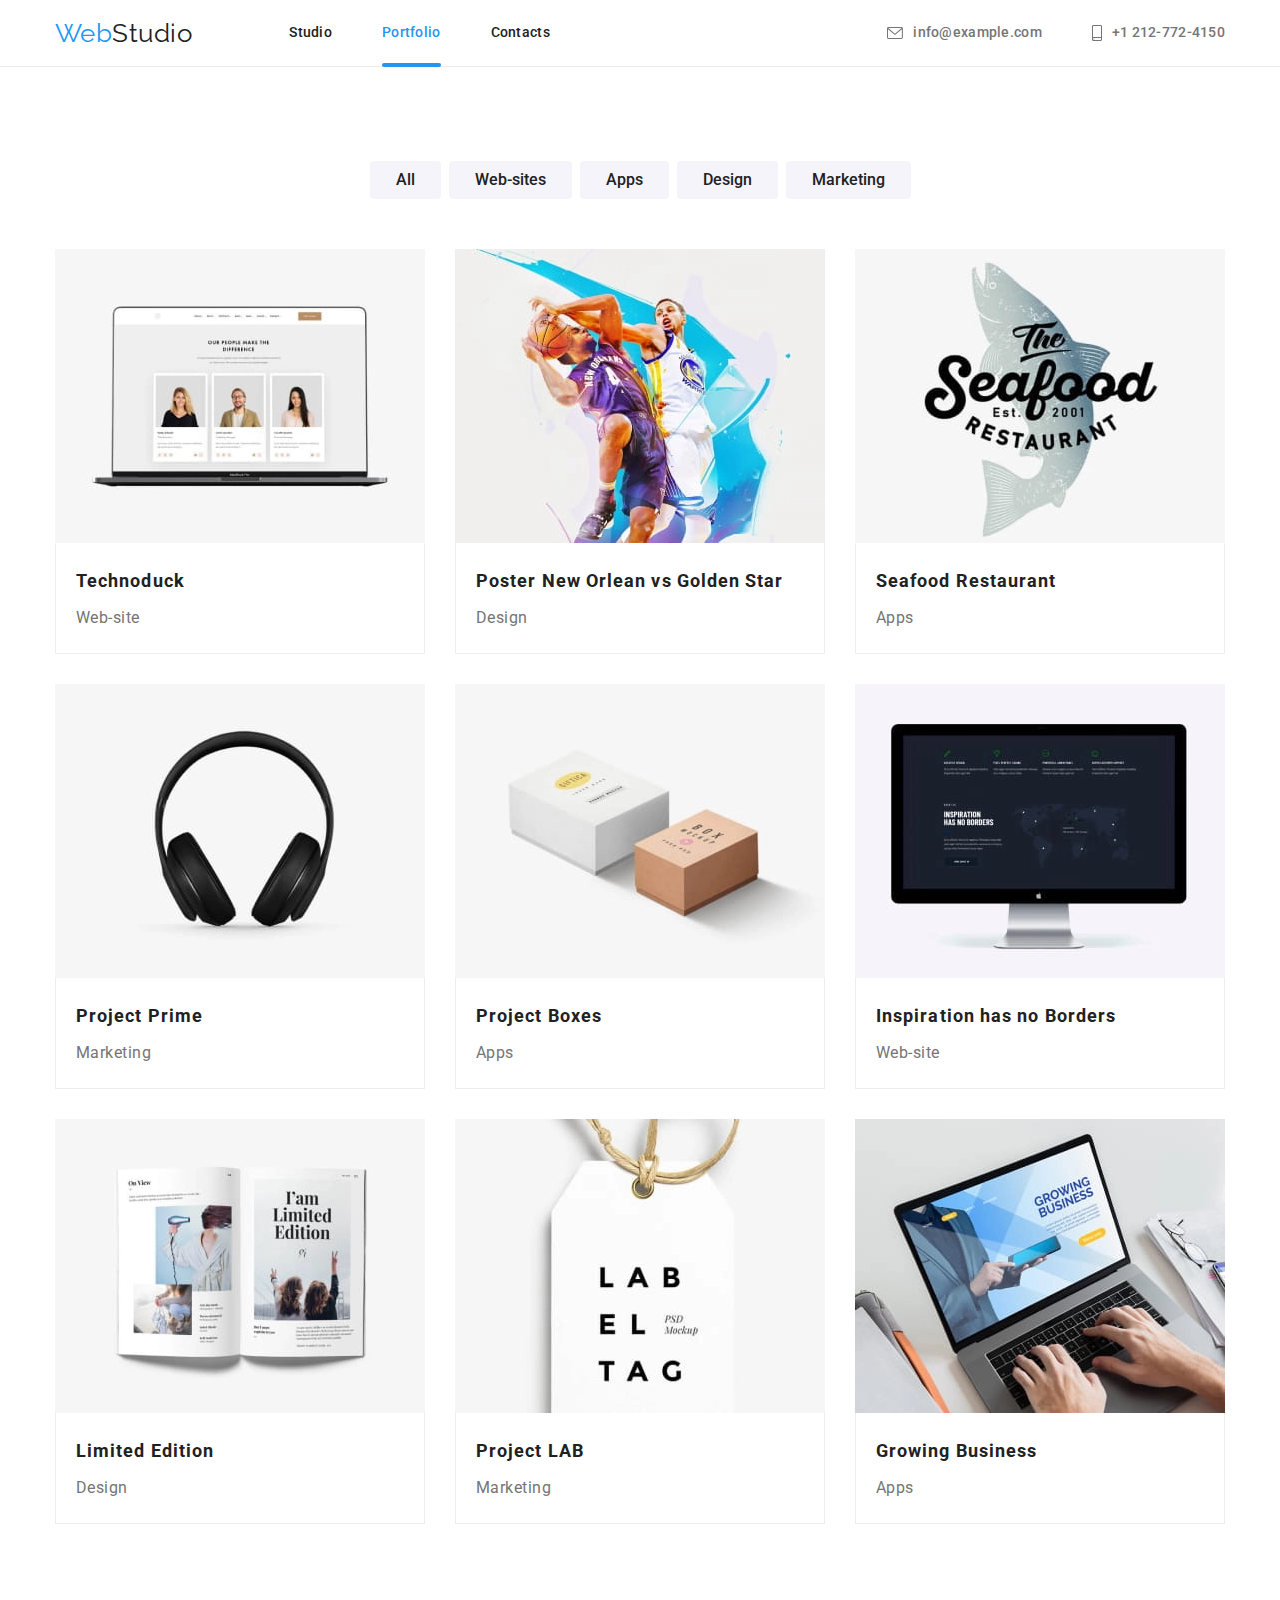
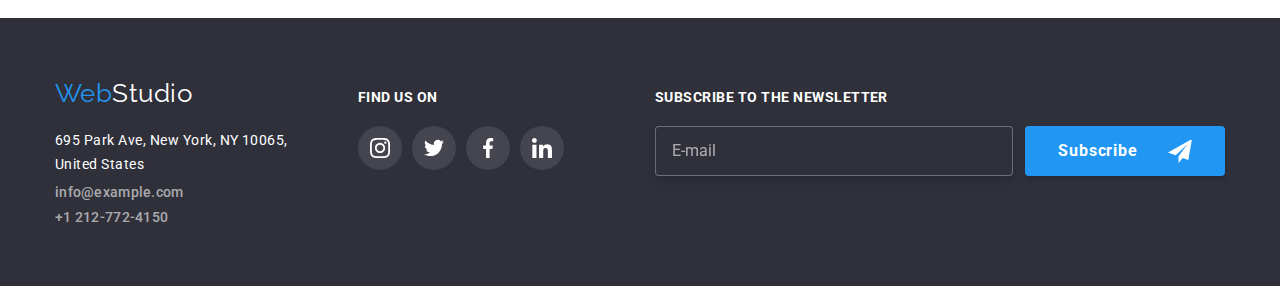
==== commit 7ebf0cfa: "Додає правки" ====
--- a/portfolio.html
+++ b/portfolio.html
@@ -49,7 +49,7 @@
                 </a>
             </li>
         </ul>
-        <div class="mobile-menu js-menu-container is-open">
+        <div class="mobile-menu js-menu-container">
             <div class="mobile-menu__contanier">
                 <ul class="mobile-menu__list-pages">
                     <li class="mobile-menu__item"><a class="mobile-menu__page mobile-menu__page--сurrent-secondary"
--- a/css/main.min.css
+++ b/css/main.min.css
@@ -1 +1 @@
-﻿:root{--main-text-color: #757575;--tittle-text-color: #212121;--accent-text-color: #2196F3;--secondary-text-color: #ffffff;--main-bg-color: #ffffff;--secondary-bg-color: #F5F4FA;--accent-bg-color: #2F303A;--accent-bg-blue-color: #2196F3;--border-color: #EEEEEE;--icon-color: #AFB1B8;--timing: cubic-bezier(0.4, 0, 0.2, 1)}.visually-hidden{position:absolute;white-space:nowrap;width:1px;height:1px;overflow:hidden;border:0;padding:0;clip:rect(0 0 0 0);clip-path:inset(50%);margin:-1px}body{color:var(--main-text-color);background-color:var(--main-bg-color);font-family:"Roboto",sans-serif;letter-spacing:.03em}h1,h2,h3,h4,h5,h6,p{margin-top:0;margin-bottom:0}ul{list-style:none;margin:0;padding-left:0}a{text-decoration:none}button{cursor:pointer}img{display:block;max-width:100%;height:auto}footer{padding-top:60px;padding-bottom:60px;background-color:var(--accent-bg-color)}.contanier{padding:0 15px;margin-left:auto;margin-right:auto}@media screen and (min-width: 480px){.contanier{width:480px}}@media screen and (min-width: 768px){.contanier{width:768px}}@media screen and (min-width: 1200px){.contanier{width:1200px}}.section{padding:94px 0}.title{margin-bottom:50px;color:var(--tittle-text-color);font-weight:700;font-size:36px;line-height:1.16;text-align:center}.button{min-width:200px;padding:10px 20px 10px 19px;color:inherit;font-weight:700;font-size:16px;line-height:1.85;letter-spacing:.06em;background-color:var(--accent-bg-blue-color);border:none;box-shadow:0px 4px 4px rgba(0,0,0,.15);border-radius:4px;transition:background-color 250ms var(--timing)}.button:hover,.button:focus{background-color:#188ce8}.mobile-menu{position:fixed;width:100vw;height:100vh;top:0;left:0;font-weight:500;font-size:8.3vw;line-height:1.17;letter-spacing:.02em;color:var(--tittle-text-color);background-color:var(--main-bg-color);z-index:999;transform:translateX(100%);transition:transform 500ms var(--timing)}.mobile-menu.is-open{transform:translateX(0)}.mobile-menu__contanier{display:flex;flex-direction:column;height:100%;padding-top:48px;padding-bottom:48px;padding-left:40px;padding-right:10px}.mobile-menu__item:not(:last-child){margin-bottom:32px}.mobile-menu__main-info{margin-top:auto}.mobile-menu__page{position:relative;color:var(--tittle-text-color);transition:color 250ms var(--timing)}.mobile-menu__page:hover,.mobile-menu__page:focus{color:var(--accent-text-color)}.mobile-menu__page--сurrent-secondary::after{position:absolute;content:"";bottom:0;right:0;width:100%;height:4px;background:var(--accent-text-color);border-radius:2px;transform:scale(0);transition:transform 250ms var(--timing)}.mobile-menu__page:hover::after,.mobile-menu__page:focus::after{transform:scale(1)}.mobile-menu__contacts{margin-bottom:64px}.mobile-menu__tel{display:block;font-size:7.08vw;color:var(--main-text-color);transition:color 250ms var(--timing)}.mobile-menu__tel:hover,.mobile-menu__tel:focus{color:var(--accent-text-color)}.mobile-menu__mail{display:block;font-size:5vw;line-height:1.16;color:var(--main-text-color);transition:color 250ms var(--timing)}.mobile-menu__mail:hover,.mobile-menu__mail:focus{color:var(--accent-text-color)}.mobile-menu__main-links{display:flex;justify-content:left;gap:20px}.mobile-menu__point{position:relative}.mobile-menu__point:not(:first-child)::before{content:"";position:absolute;top:50%;right:100%;width:4.58vw;height:1px;transform:rotate(90deg);background-color:rgba(33,33,33,.2)}.mobile-menu__link{display:block;font-size:3.75vw;line-height:1.22;color:var(--accent-text-color);transition:color 250ms var(--timing)}.mobile-menu__link:hover,.mobile-menu__link:focus{color:#1067ae}.mobile-button{position:absolute;top:10px;right:15px;border:none;background-color:rgba(0,0,0,0);padding:0;line-height:0;transition:fill 250ms var(--timing)}.mobile-button:focus,.mobile-button:hover{fill:var(--accent-text-color)}@media screen and (min-width: 480px){.mobile-menu{font-weight:500;font-size:40px;line-height:1.17}.mobile-menu__tel{font-size:34px}.mobile-menu__mail{font-size:24px}.mobile-menu__point:not(:first-child)::before{width:22px;top:50%;right:100%}.mobile-menu__link{font-size:18px}}@media screen and (min-width: 768px){.mobile-menu{display:none}.mobile-button{display:none}}.backdrop{position:fixed;top:0;left:0;width:100%;height:100%;z-index:1;visibility:visible;background-color:rgba(0,0,0,.2);transform:scale(1) rotateY(360deg);transform-origin:top center;transition:opacity 250ms var(--timing),visibility 250ms var(--timing),transform 1000ms var(--timing),background-color 250ms var(--timing) 500ms}.backdrop.is-hidden{opacity:0;visibility:hidden;pointer-events:none;transform:scale(3) rotateY(0);background-color:rgba(0,0,0,0)}.modal{position:absolute;top:50%;left:50%;transform:translate(-50%, -50%);width:100%;min-height:609px;background-color:var(--main-bg-color);box-shadow:0px 1px 3px rgba(0,0,0,.12),0px 1px 1px rgba(0,0,0,.14),0px 2px 1px rgba(0,0,0,.2);border-radius:4px}@media screen and (min-width: 480px){.modal{width:450px}}@media screen and (min-width: 1200px){.modal{width:528px;min-height:581px}}.form-block{text-align:left;padding:40px;color:var(--tittle-text-color)}.form-block__text{margin-bottom:12px;font-weight:700;font-size:20px;line-height:1.15;letter-spacing:.03em;text-align:center}.form-point{display:block;position:relative;margin-bottom:10px}.form-point__name{display:block;margin-bottom:4px;color:var(--main-text-color);font-size:12px;line-height:1.16;letter-spacing:.01em}.form-point__field{width:100%;padding:12px 42px;border:1px solid rgba(33,33,33,.2);border-radius:4px;transition:border-color 250ms var(--timing)}.form-point__icon{position:absolute;top:0;left:0;transform:translate(75%, 175%);transition:fill 250ms var(--timing)}.form-point__field:focus+.form-point__icon{fill:var(--accent-text-color)}.form-point__field:focus{border-color:var(--accent-text-color);outline:none}.form-point__comments{padding:12px 16px;margin-bottom:20px;resize:none}.form-point__comments::placeholder{color:rgba(117,117,117,.5);font-size:14px;line-height:1.14;letter-spacing:.01em}.policy-agree{display:flex;justify-content:center;align-items:center;margin-bottom:30px;color:var(--main-text-color);font-size:7px;line-height:1.16;letter-spacing:.03em}.policy-agree__icon{fill:var(--main-bg-color);border:1px solid var(--tittle-text-color);border-radius:2px;cursor:pointer}.policy-agree__checkbox:checked+.policy-agree__icon{fill:var(--accent-text-color);border:none}.policy-agree__checkbox:focus+.policy-agree__icon{outline:2px solid var(--tittle-text-color)}.policy-agree__contract{position:relative;color:var(--accent-text-color)}.policy-agree__contract::after{position:absolute;content:"";bottom:0;right:0;width:100%;height:1px;background:var(--accent-text-color)}@media screen and (min-width: 480px){.policy-agree{font-size:11px;line-height:1.71}}@media screen and (min-width: 1200px){.policy-agree{font-size:13px;line-height:1.71}}.main-form__button{display:block;height:50px;padding:0;margin-left:auto;margin-right:auto;color:var(--secondary-text-color)}.modal-buttom{position:absolute;top:8px;right:8px;display:flex;justify-content:center;align-items:center;height:30px;width:30px;background-color:var(--main-bg-color);border:1px solid rgba(0,0,0,.1);border-radius:50%;transition:fill 250ms var(--timing)}.modal-buttom:hover,.modal-buttom:focus{fill:var(--accent-text-color)}.page-header{border-bottom:1px solid #ececec}.main-content{display:flex;align-items:center;justify-content:space-between;padding-top:10px;padding-bottom:10px}.logo{color:var(--tittle-text-color);font-family:"Raleway",sans-serif;font-size:26px;line-height:1.19}.logo--blue{color:var(--accent-text-color)}@media screen and (max-width: 767px){.navigation-list{display:none}.header-contacts{display:none}.header-button{border:none;background-color:rgba(0,0,0,0);padding:0;line-height:0;transition:fill 250ms var(--timing)}.header-button:hover,.header-button:focus{fill:var(--accent-text-color)}}@media screen and (min-width: 768px){.header-button{display:none}.main-content{padding-top:0;padding-bottom:0}.navigation{display:flex;align-items:center}.navigation__logo{margin-right:88px}.navigation-list{display:flex}.navigation-list__item{position:relative}.navigation-list__item:not(:last-child){margin-right:50px}.navigation-list__link{display:block;padding-top:25px;padding-bottom:25px;color:var(--tittle-text-color);font-weight:500;font-size:14px;line-height:1.14;letter-spacing:.02em;transition:color 250ms var(--timing)}.navigation-list__link:focus,.navigation-list__link:hover{color:var(--accent-text-color)}.navigation-list__link--current{color:var(--accent-text-color)}.navigation-list__link--current::after{position:absolute;content:"";bottom:-1px;right:0;width:100%;height:4px;background:var(--accent-text-color);border-radius:2px}.navigation-list__link--сurrent-secondary::after{position:absolute;content:"";bottom:-1px;right:0;width:100%;height:4px;background:var(--accent-text-color);border-radius:2px;transform:scale(0);transition:transform 250ms var(--timing)}.navigation-list__link:hover::after,.navigation-list__link:focus::after{transform:scale(1)}.header-contacts{display:block}.mail{margin-bottom:10px}.contact{display:flex;align-items:center;color:inherit;font-weight:500;font-size:12px;line-height:1.16;letter-spacing:.02em;transition:color 250ms var(--timing)}.contact:hover,.contact:focus{color:var(--accent-text-color)}.contact__icon{margin-right:10px;fill:currentColor}}@media screen and (min-width: 1200px){.navigation__logo{margin-right:97px}.header-contacts{display:flex}.header-contacts__mail{margin-right:50px}.mail{margin-bottom:0}.contact{padding-top:25px;padding-bottom:25px;font-weight:500;font-size:14px;line-height:1.14}}.first-part{min-height:400px;padding-top:118px;padding-bottom:118px;color:var(--secondary-text-color);letter-spacing:.06em;text-align:center;background-color:#c4c4c4;background-image:linear-gradient(to right, rgba(47, 48, 58, 0.4), rgba(47, 48, 58, 0.4)),url(../images/bg/header_mobile.jpg);background-repeat:no-repeat;background-position:50% 35%;background-size:cover}.first-part__title{width:100%;margin-right:auto;margin-left:auto;margin-bottom:30px;font-weight:900;font-size:26px;line-height:1.61;color:var(--secondary-text-color);text-transform:uppercase}@media screen and (min-device-pixel-ratio: 2)and (max-width: 767px),screen and (min-resolution: 192dpi)and (max-width: 767px),screen and (min-resolution: 2dppx)and (max-width: 767px){.first-part{background-image:linear-gradient(to right, rgba(47, 48, 58, 0.4), rgba(47, 48, 58, 0.4)),url(../images/bg/header_mobile2x.jpg)}}@media screen and (min-width: 768px){.first-part{max-width:768px;margin-left:auto;margin-right:auto;background-image:linear-gradient(to right, rgba(47, 48, 58, 0.4), rgba(47, 48, 58, 0.4)),url(../images/bg/header_tablet.jpg)}.first-part__title{width:360px}}@media screen and (min-device-pixel-ratio: 2)and (min-width: 768px),screen and (min-resolution: 192dpi)and (min-width: 768px),screen and (min-resolution: 2dppx)and (min-width: 768px){.first-part{background-image:linear-gradient(to right, rgba(47, 48, 58, 0.4), rgba(47, 48, 58, 0.4)),url(../images/bg/header_tablet2x.jpg)}}@media screen and (min-width: 1200px){.first-part{min-height:600px;max-width:1600px;margin-left:auto;margin-right:auto;padding-top:200px;padding-bottom:200px;background-image:linear-gradient(to right, rgba(47, 48, 58, 0.4), rgba(47, 48, 58, 0.4)),url(../images/bg/bg.jpg)}.first-part__title{width:696px;font-weight:900;font-size:44px;line-height:1.36}}@media screen and (min-device-pixel-ratio: 2)and (min-width: 1200px),screen and (min-resolution: 192dpi)and (min-width: 1200px),screen and (min-resolution: 2dppx)and (min-width: 1200px){.first-part{background-image:linear-gradient(to right, rgba(47, 48, 58, 0.4), rgba(47, 48, 58, 0.4)),url(../images/bg/header_desktop2x.jpg)}}.benefits{display:flex}.benefits__icon{display:flex;margin-bottom:30px;height:120px;justify-content:center;align-items:center;background-color:var(--secondary-bg-color);border-radius:4px}.benefits__subtitle{margin-bottom:9px;color:var(--tittle-text-color);font-weight:700;font-size:14px;line-height:1.14;text-transform:uppercase}.benefits__text{font-size:14px;line-height:1.71}@media screen and (max-width: 767px){.benefits{display:block}.benefits__item{width:100%}.benefits__item:not(:last-child){margin-bottom:30px}.benefits__subtitle{text-align:center}}@media screen and (min-width: 768px){.benefits{flex-wrap:wrap;gap:30px}.benefits__item{width:354px}}@media screen and (min-width: 1200px){.benefits{flex-wrap:none;gap:0}.benefits__item{width:270px}.benefits__item:not(:last-child){margin-right:30px}}.third-part{padding-top:0}.capabilities__list{display:flex}.capabilities__item{position:relative}.capabilities__item:not(:last-child){margin-right:30px}.capabilities__box{position:absolute;width:100%;height:70px;bottom:0;display:flex;justify-content:center;align-items:center;background:rgba(47,48,58,.8)}.capabilities__text{color:var(--secondary-text-color);font-weight:700;font-size:14px;line-height:1.14;text-transform:uppercase}@media screen and (max-width: 1199px){.third-part{display:none}}.fourth-part{background-color:var(--secondary-bg-color)}.employees__title{text-transform:capitalize}.wokers-list{display:flex;flex-direction:column;row-gap:30px;align-items:center}.wokers-list__item{width:270px;background-color:var(--main-bg-color);font-size:16px;line-height:1.18;text-align:center;box-shadow:0px 1px 3px rgba(0,0,0,.12),0px 1px 1px rgba(0,0,0,.14),0px 2px 1px rgba(0,0,0,.2);border-radius:0px 0px 4px 4px}.wokers-list__box{padding:30px 15px}.wokers-list__name{margin-bottom:10px;color:var(--tittle-text-color);font-weight:500}.wokers-list__job-title{margin-bottom:16px}.wokers-list__link-list{display:flex;justify-content:center;column-gap:10px}.wokers-list__link{display:flex;width:44px;height:44px;justify-content:center;align-items:center;row-gap:10px;fill:var(--icon-color);background-color:var(--main-bg-color);border-radius:50%;transition:background-color 250ms var(--timing),fill 250ms var(--timing)}.wokers-list__link:hover,.wokers-list__link:focus{background-color:var(--accent-bg-blue-color);fill:var(--secondary-text-color)}@media screen and (min-width: 768px){.wokers-list{flex-direction:row;flex-wrap:wrap;justify-content:center;gap:30px}}@media screen and (min-width: 1200px){.wokers-list{flex-direction:row;column-gap:30px}}.customers__title{text-transform:capitalize}.customers-list{display:flex;flex-wrap:wrap;justify-content:center;gap:10px}.customers-list__link{display:flex;width:35.41vw;height:92px;justify-content:center;align-items:center;border:1px solid var(--icon-color);border-radius:4px;fill:var(--icon-color);transition:fill 250ms var(--timing),border-color 250ms var(--timing)}.customers-list__link:hover,.customers-list__link:focus{fill:var(--accent-text-color);border-color:var(--accent-text-color)}@media screen and (min-width: 480px){.customers-list{gap:30px}.customers-list__link{width:210px}}@media screen and (min-width: 768px){.customers-list__link{width:226px}}@media screen and (min-width: 1200px){.customers-list__link{width:170px}}.footer-page{display:flex;flex-direction:column;align-items:center;gap:60px}.contact-info{display:flex;flex-direction:column;align-items:center}.contact-info__logo{display:inline-block;margin-bottom:20px;margin-right:0;color:var(--secondary-text-color)}.address{width:233px;text-align:center}.address__list{font-style:normal;font-size:14px;line-height:1.71}.address__item:not(:last-child){margin-bottom:9px}.address__text{display:inline-block;color:var(--secondary-text-color)}.address__contact{padding:0;color:rgba(255,255,255,.6)}.main-icons__text{margin-bottom:20px;text-align:center;color:var(--secondary-text-color);font-weight:700;font-size:14px;line-height:1.14;text-transform:uppercase}.main-icons__list{display:flex;column-gap:10px}.main-icons__link{display:flex;width:44px;height:44px;justify-content:center;align-items:center;fill:var(--secondary-text-color);background-color:rgba(255,255,255,.1);border-radius:50%;transition:background-color 250ms var(--timing)}.main-icons__link:hover,.main-icons__link:focus{background-color:var(--accent-bg-blue-color)}.footer-form__text{margin-bottom:20px;color:var(--secondary-text-color);font-weight:700;font-size:14px;line-height:1.14;text-align:center;text-transform:uppercase}.shape{display:flex;flex-direction:column;align-items:center;row-gap:20px}.shape__point{width:74.58vw}.shape__email{padding:10px 16px;width:100%;height:50px;color:var(--secondary-text-color);background-color:var(--accent-bg-color);border:1px solid rgba(255,255,255,.3);filter:drop-shadow(0px 4px 4px rgba(0, 0, 0, 0.15));border-radius:4px}.shape__email::placeholder{color:rgba(255,255,255,.6);font-size:16px;line-height:1.25}.shape__button{width:200px;display:flex;height:50px;justify-content:center;align-items:center;padding:0}.shape__button__text{margin-right:30px;color:var(--secondary-text-color)}@media screen and (min-width: 480px){.shape__point{width:450px}}@media screen and (min-width: 768px){.footer-page{flex-direction:row;flex-wrap:wrap;justify-content:space-around;align-items:baseline}.address__contact{justify-content:center}}@media screen and (min-width: 1200px){.footer-page{justify-content:flex-start;flex-wrap:nowrap;gap:0}.contact-info{margin-right:70px;align-items:flex-start}.address__list{text-align:left}.address__contact{justify-content:flex-start}.main-icons__text{text-align:left}.footer-form{margin-left:auto}.footer-form__text{text-align:left}.shape{flex-direction:row;justify-content:center}.shape__point{margin-right:12px;width:358px}}.section{padding:60px 0}.portfolio-buttons{margin-bottom:50px;display:flex;justify-content:center;flex-wrap:wrap;column-gap:8px;row-gap:15px}.portfolio-buttons__button{padding:6px 26px;color:var(--tittle-text-color);background-color:var(--secondary-bg-color);font-weight:500;font-size:16px;line-height:1.62;border:none;border-radius:4px;transition:color 250ms var(--timing),background-color 250ms var(--timing),box-shadow 250ms var(--timing)}.portfolio-buttons__button:hover,.portfolio-buttons__button:focus{color:var(--secondary-text-color);background-color:var(--accent-bg-blue-color);box-shadow:0px 3px 1px rgba(0,0,0,.1),0px 1px 2px rgba(0,0,0,.08),0px 2px 2px rgba(0,0,0,.12)}.portfolio-list{display:flex;flex-direction:column;align-items:center;row-gap:30px}.portfolio-link{display:inline-block;transition:box-shadow 250ms cubic-bezier(0.4, 0, 0.2, 1)}.portfolio-link:hover,.portfolio-link:focus{box-shadow:0px 1px 1px rgba(0,0,0,.12),0px 4px 4px rgba(0,0,0,.06),1px 4px 6px rgba(0,0,0,.16)}.portfolio-link__box{position:relative;overflow:hidden}.overlay{position:absolute;top:0;width:100%;height:100%;display:flex;justify-content:center;align-items:center;background-color:rgba(33,150,243,.9);transform:translateY(101%) scaleX(0);transition:transform 250ms var(--timing)}.overlay__text{width:322px;font-size:18px;line-height:1.55;color:var(--secondary-text-color)}.portfolio-link:hover .overlay,.portfolio-link:focus .overlay{transform:translateY(0) scaleX(100%)}.portfolio-link__border{border-bottom:1px solid var(--border-color);border-right:1px solid var(--border-color);border-left:1px solid var(--border-color);padding:20px 24px}.portfolio-link__title{margin-bottom:4px;color:var(--tittle-text-color);font-weight:700;font-size:18px;line-height:2;letter-spacing:.06em;text-align:left}.portfolio-link__text{color:var(--main-text-color);font-size:16px;line-height:1.87}@media screen and (min-width: 768px){.portfolio-list{flex-wrap:wrap;flex-direction:row;align-items:center;gap:30px}}@media screen and (min-width: 1200px){.section{padding:94px 0}}/*# sourceMappingURL=main.min.css.map */+﻿:root{--main-text-color: #757575;--tittle-text-color: #212121;--accent-text-color: #2196F3;--secondary-text-color: #ffffff;--main-bg-color: #ffffff;--secondary-bg-color: #F5F4FA;--accent-bg-color: #2F303A;--accent-bg-blue-color: #2196F3;--border-color: #EEEEEE;--icon-color: #AFB1B8;--timing: cubic-bezier(0.4, 0, 0.2, 1)}.visually-hidden{position:absolute;white-space:nowrap;width:1px;height:1px;overflow:hidden;border:0;padding:0;clip:rect(0 0 0 0);clip-path:inset(50%);margin:-1px}body{color:var(--main-text-color);background-color:var(--main-bg-color);font-family:"Roboto",sans-serif;letter-spacing:.03em}h1,h2,h3,h4,h5,h6,p{margin-top:0;margin-bottom:0}ul{list-style:none;margin:0;padding-left:0}a{text-decoration:none}button{cursor:pointer}img{display:block;max-width:100%;height:auto}footer{padding-top:60px;padding-bottom:60px;background-color:var(--accent-bg-color)}.contanier{padding:0 15px;margin-left:auto;margin-right:auto}@media screen and (min-width: 480px){.contanier{width:480px}}@media screen and (min-width: 768px){.contanier{width:768px}}@media screen and (min-width: 1200px){.contanier{width:1200px}}.section{padding:94px 0}.title{margin-bottom:50px;color:var(--tittle-text-color);font-weight:700;font-size:36px;line-height:1.16;text-align:center}.button{min-width:200px;padding:10px 20px 10px 19px;color:inherit;font-weight:700;font-size:16px;line-height:1.85;letter-spacing:.06em;background-color:var(--accent-bg-blue-color);border:none;box-shadow:0px 4px 4px rgba(0,0,0,.15);border-radius:4px;transition:background-color 250ms var(--timing)}.button:hover,.button:focus{background-color:#188ce8}.mobile-menu{position:fixed;width:100vw;height:100vh;top:0;left:0;font-weight:500;font-size:8.3vw;line-height:1.17;letter-spacing:.02em;color:var(--tittle-text-color);background-color:var(--main-bg-color);z-index:999;transform:translateX(100%);transition:transform 500ms var(--timing)}.mobile-menu.is-open{transform:translateX(0)}.mobile-menu__contanier{display:flex;flex-direction:column;height:100%;padding-top:48px;padding-bottom:68px;padding-left:40px;padding-right:10px}.mobile-menu__item:not(:last-child){margin-bottom:32px}.mobile-menu__main-info{margin-top:auto}.mobile-menu__page{position:relative;color:var(--tittle-text-color);transition:color 250ms var(--timing)}.mobile-menu__page:hover,.mobile-menu__page:focus{color:var(--accent-text-color)}.mobile-menu__page--сurrent-secondary::after{position:absolute;content:"";bottom:0;right:0;width:100%;height:4px;background:var(--accent-text-color);border-radius:2px;transform:scale(0);transition:transform 250ms var(--timing)}.mobile-menu__page:hover::after,.mobile-menu__page:focus::after{transform:scale(1)}.mobile-menu__contacts{margin-bottom:64px}.mobile-menu__tel{display:block;font-size:7.08vw;color:var(--main-text-color);transition:color 250ms var(--timing)}.mobile-menu__tel:hover,.mobile-menu__tel:focus{color:var(--accent-text-color)}.mobile-menu__mail{display:block;font-size:5vw;line-height:1.16;color:var(--main-text-color);transition:color 250ms var(--timing)}.mobile-menu__mail:hover,.mobile-menu__mail:focus{color:var(--accent-text-color)}.mobile-menu__main-links{display:flex;justify-content:left;gap:20px}.mobile-menu__point{position:relative}.mobile-menu__point:not(:first-child)::before{content:"";position:absolute;top:50%;right:100%;width:4.58vw;height:1px;transform:rotate(90deg);background-color:rgba(33,33,33,.2)}.mobile-menu__link{display:block;font-size:3.75vw;line-height:1.22;color:var(--accent-text-color);transition:color 250ms var(--timing)}.mobile-menu__link:hover,.mobile-menu__link:focus{color:#1067ae}.mobile-button{position:absolute;top:10px;right:15px;border:none;background-color:rgba(0,0,0,0);padding:0;line-height:0;transition:fill 250ms var(--timing)}.mobile-button:focus,.mobile-button:hover{fill:var(--accent-text-color)}@media screen and (min-width: 480px){.mobile-menu{font-weight:500;font-size:40px;line-height:1.17}.mobile-menu__tel{font-size:34px}.mobile-menu__mail{font-size:24px}.mobile-menu__point:not(:first-child)::before{width:22px;top:50%;right:100%}.mobile-menu__link{font-size:18px}}@media screen and (min-width: 768px){.mobile-menu{display:none}.mobile-button{display:none}}.backdrop{position:fixed;top:0;left:0;width:100%;height:100%;z-index:1;visibility:visible;background-color:rgba(0,0,0,.2);transform:scale(1) rotateY(360deg);transform-origin:top center;transition:opacity 250ms var(--timing),visibility 250ms var(--timing),transform 1000ms var(--timing),background-color 250ms var(--timing) 500ms}.backdrop.is-hidden{opacity:0;visibility:hidden;pointer-events:none;transform:scale(3) rotateY(0);background-color:rgba(0,0,0,0)}.modal{position:absolute;top:50%;left:50%;transform:translate(-50%, -50%);width:100%;min-height:609px;background-color:var(--main-bg-color);box-shadow:0px 1px 3px rgba(0,0,0,.12),0px 1px 1px rgba(0,0,0,.14),0px 2px 1px rgba(0,0,0,.2);border-radius:4px}@media screen and (min-width: 480px){.modal{width:450px}}@media screen and (min-width: 1200px){.modal{width:528px;min-height:581px}}.form-block{text-align:left;padding:40px;color:var(--tittle-text-color)}.form-block__text{margin-bottom:12px;font-weight:700;font-size:20px;line-height:1.15;letter-spacing:.03em;text-align:center}.form-point{display:block;position:relative;margin-bottom:10px}.form-point__name{display:block;margin-bottom:4px;color:var(--main-text-color);font-size:12px;line-height:1.16;letter-spacing:.01em}.form-point__field{width:100%;padding:12px 42px;border:1px solid rgba(33,33,33,.2);border-radius:4px;transition:border-color 250ms var(--timing)}.form-point__icon{position:absolute;top:0;left:0;transform:translate(75%, 175%);transition:fill 250ms var(--timing)}.form-point__field:focus+.form-point__icon{fill:var(--accent-text-color)}.form-point__field:focus{border-color:var(--accent-text-color);outline:none}.form-point__comments{padding:12px 16px;margin-bottom:20px;resize:none}.form-point__comments::placeholder{color:rgba(117,117,117,.5);font-size:14px;line-height:1.14;letter-spacing:.01em}.policy-agree{display:flex;justify-content:center;align-items:center;margin-bottom:30px;color:var(--main-text-color);font-size:2.29vw;line-height:1.16;letter-spacing:.03em}.policy-agree__icon{fill:var(--main-bg-color);border:1px solid var(--tittle-text-color);border-radius:2px;cursor:pointer}.policy-agree__checkbox:checked+.policy-agree__icon{fill:var(--accent-text-color);border:none}.policy-agree__checkbox:focus+.policy-agree__icon{outline:2px solid var(--tittle-text-color)}.policy-agree__contract{position:relative;color:var(--accent-text-color)}.policy-agree__contract::after{position:absolute;content:"";bottom:0;right:0;width:100%;height:1px;background:var(--accent-text-color)}@media screen and (min-width: 480px){.policy-agree{font-size:11px;line-height:1.71}}@media screen and (min-width: 1200px){.policy-agree{font-size:13px;line-height:1.71}}.main-form__button{display:block;height:50px;padding:0;margin-left:auto;margin-right:auto;color:var(--secondary-text-color)}.modal-buttom{position:absolute;top:8px;right:8px;display:flex;justify-content:center;align-items:center;height:30px;width:30px;background-color:var(--main-bg-color);border:1px solid rgba(0,0,0,.1);border-radius:50%;transition:fill 250ms var(--timing)}.modal-buttom:hover,.modal-buttom:focus{fill:var(--accent-text-color)}.page-header{border-bottom:1px solid #ececec}.main-content{display:flex;align-items:center;justify-content:space-between;padding-top:10px;padding-bottom:10px}.logo{color:var(--tittle-text-color);font-family:"Raleway",sans-serif;font-size:26px;line-height:1.19}.logo--blue{color:var(--accent-text-color)}@media screen and (max-width: 767px){.navigation-list{display:none}.header-contacts{display:none}.header-button{border:none;background-color:rgba(0,0,0,0);padding:0;line-height:0;transition:fill 250ms var(--timing)}.header-button:hover,.header-button:focus{fill:var(--accent-text-color)}}@media screen and (min-width: 768px){.header-button{display:none}.main-content{padding-top:0;padding-bottom:0}.navigation{display:flex;align-items:center}.navigation__logo{margin-right:88px}.navigation-list{display:flex}.navigation-list__item{position:relative}.navigation-list__item:not(:last-child){margin-right:50px}.navigation-list__link{display:block;padding-top:25px;padding-bottom:25px;color:var(--tittle-text-color);font-weight:500;font-size:14px;line-height:1.14;letter-spacing:.02em;transition:color 250ms var(--timing)}.navigation-list__link:focus,.navigation-list__link:hover{color:var(--accent-text-color)}.navigation-list__link--current{color:var(--accent-text-color)}.navigation-list__link--current::after{position:absolute;content:"";bottom:-1px;right:0;width:100%;height:4px;background:var(--accent-text-color);border-radius:2px}.navigation-list__link--сurrent-secondary::after{position:absolute;content:"";bottom:-1px;right:0;width:100%;height:4px;background:var(--accent-text-color);border-radius:2px;transform:scale(0);transition:transform 250ms var(--timing)}.navigation-list__link:hover::after,.navigation-list__link:focus::after{transform:scale(1)}.header-contacts{display:block}.mail{margin-bottom:10px}.contact{display:flex;align-items:center;color:inherit;font-weight:500;font-size:12px;line-height:1.16;letter-spacing:.02em;transition:color 250ms var(--timing)}.contact:hover,.contact:focus{color:var(--accent-text-color)}.contact__icon{margin-right:10px;fill:currentColor}}@media screen and (min-width: 1200px){.navigation__logo{margin-right:97px}.header-contacts{display:flex}.header-contacts__mail{margin-right:50px}.mail{margin-bottom:0}.contact{padding-top:25px;padding-bottom:25px;font-weight:500;font-size:14px;line-height:1.14}}.first-part{max-width:467px;margin-right:auto;margin-left:auto;min-height:400px;padding-top:118px;padding-bottom:118px;color:var(--secondary-text-color);letter-spacing:.06em;text-align:center;background-color:#c4c4c4;background-image:linear-gradient(to right, rgba(47, 48, 58, 0.4), rgba(47, 48, 58, 0.4)),url(../images/bg/header_mobile.jpg);background-repeat:no-repeat;background-position:50% 35%;background-size:cover}.first-part__title{width:100%;margin-right:auto;margin-left:auto;margin-bottom:30px;font-weight:900;font-size:26px;line-height:1.61;color:var(--secondary-text-color);text-transform:uppercase}@media screen and (min-device-pixel-ratio: 2)and (max-width: 767px),screen and (min-resolution: 192dpi)and (max-width: 767px),screen and (min-resolution: 2dppx)and (max-width: 767px){.first-part{background-image:linear-gradient(to right, rgba(47, 48, 58, 0.4), rgba(47, 48, 58, 0.4)),url(../images/bg/header_mobile2x.jpg)}}@media screen and (min-width: 768px){.first-part{max-width:768px;margin-left:auto;margin-right:auto;background-image:linear-gradient(to right, rgba(47, 48, 58, 0.4), rgba(47, 48, 58, 0.4)),url(../images/bg/header_tablet.jpg)}.first-part__title{width:360px}}@media screen and (min-device-pixel-ratio: 2)and (min-width: 768px),screen and (min-resolution: 192dpi)and (min-width: 768px),screen and (min-resolution: 2dppx)and (min-width: 768px){.first-part{background-image:linear-gradient(to right, rgba(47, 48, 58, 0.4), rgba(47, 48, 58, 0.4)),url(../images/bg/header_tablet2x.jpg)}}@media screen and (min-width: 1200px){.first-part{min-height:600px;max-width:1600px;margin-left:auto;margin-right:auto;padding-top:200px;padding-bottom:200px;background-image:linear-gradient(to right, rgba(47, 48, 58, 0.4), rgba(47, 48, 58, 0.4)),url(../images/bg/bg.jpg)}.first-part__title{width:696px;font-weight:900;font-size:44px;line-height:1.36}}@media screen and (min-device-pixel-ratio: 2)and (min-width: 1200px),screen and (min-resolution: 192dpi)and (min-width: 1200px),screen and (min-resolution: 2dppx)and (min-width: 1200px){.first-part{background-image:linear-gradient(to right, rgba(47, 48, 58, 0.4), rgba(47, 48, 58, 0.4)),url(../images/bg/header_desktop2x.jpg)}}.benefits{display:flex}.benefits__icon{display:flex;margin-bottom:30px;height:120px;justify-content:center;align-items:center;background-color:var(--secondary-bg-color);border-radius:4px}.benefits__subtitle{margin-bottom:9px;color:var(--tittle-text-color);font-weight:700;font-size:14px;line-height:1.14;text-transform:uppercase}.benefits__text{font-size:14px;line-height:1.71}@media screen and (max-width: 767px){.benefits{display:block}.benefits__item{width:100%}.benefits__item:not(:last-child){margin-bottom:30px}.benefits__subtitle{text-align:center}}@media screen and (min-width: 768px){.benefits{flex-wrap:wrap;gap:30px}.benefits__item{width:354px}}@media screen and (min-width: 1200px){.benefits{flex-wrap:none;gap:0}.benefits__item{width:270px}.benefits__item:not(:last-child){margin-right:30px}}.third-part{padding-top:0}.capabilities__list{display:flex}.capabilities__item{position:relative}.capabilities__item:not(:last-child){margin-right:30px}.capabilities__box{position:absolute;width:100%;height:70px;bottom:0;display:flex;justify-content:center;align-items:center;background:rgba(47,48,58,.8)}.capabilities__text{color:var(--secondary-text-color);font-weight:700;font-size:14px;line-height:1.14;text-transform:uppercase}@media screen and (max-width: 1199px){.third-part{display:none}}.fourth-part{background-color:var(--secondary-bg-color)}.employees__title{text-transform:capitalize}.wokers-list{display:flex;flex-direction:column;row-gap:30px;align-items:center}.wokers-list__item{width:270px;background-color:var(--main-bg-color);font-size:16px;line-height:1.18;text-align:center;box-shadow:0px 1px 3px rgba(0,0,0,.12),0px 1px 1px rgba(0,0,0,.14),0px 2px 1px rgba(0,0,0,.2);border-radius:0px 0px 4px 4px}.wokers-list__box{padding:30px 15px}.wokers-list__name{margin-bottom:10px;color:var(--tittle-text-color);font-weight:500}.wokers-list__job-title{margin-bottom:16px}.wokers-list__link-list{display:flex;justify-content:center;column-gap:10px}.wokers-list__link{display:flex;width:44px;height:44px;justify-content:center;align-items:center;row-gap:10px;fill:var(--icon-color);background-color:var(--main-bg-color);border-radius:50%;transition:background-color 250ms var(--timing),fill 250ms var(--timing)}.wokers-list__link:hover,.wokers-list__link:focus{background-color:var(--accent-bg-blue-color);fill:var(--secondary-text-color)}@media screen and (min-width: 768px){.wokers-list{flex-direction:row;flex-wrap:wrap;justify-content:center;gap:30px}}@media screen and (min-width: 1200px){.wokers-list{flex-direction:row;column-gap:30px}}.customers__title{text-transform:capitalize}.customers-list{display:flex;flex-wrap:wrap;justify-content:center;gap:30px}.customers-list__point{width:35.41vw}.customers-list__link{display:flex;width:100%;height:92px;justify-content:center;align-items:center;border:1px solid var(--icon-color);border-radius:4px;fill:var(--icon-color);transition:fill 250ms var(--timing),border-color 250ms var(--timing)}.customers-list__link:hover,.customers-list__link:focus{fill:var(--accent-text-color);border-color:var(--accent-text-color)}@media screen and (min-width: 480px){.customers-list{gap:30px}.customers-list__point{width:210px}}@media screen and (min-width: 768px){.customers-list__point{width:226px}}@media screen and (min-width: 1200px){.customers-list__point{width:170px}}.footer-page{display:flex;flex-direction:column;align-items:center;gap:60px}.contact-info{display:flex;flex-direction:column;align-items:center}.contact-info__logo{display:inline-block;margin-bottom:20px;margin-right:0;color:var(--secondary-text-color)}.address{width:233px;text-align:center}.address__list{font-style:normal;font-size:14px;line-height:1.71}.address__item:not(:last-child){margin-bottom:9px}.address__text{display:inline-block;color:var(--secondary-text-color)}.address__contact{padding:0;color:rgba(255,255,255,.6)}.main-icons__text{margin-bottom:20px;text-align:center;color:var(--secondary-text-color);font-weight:700;font-size:14px;line-height:1.14;text-transform:uppercase}.main-icons__list{display:flex;column-gap:10px}.main-icons__link{display:flex;width:44px;height:44px;justify-content:center;align-items:center;fill:var(--secondary-text-color);background-color:rgba(255,255,255,.1);border-radius:50%;transition:background-color 250ms var(--timing)}.main-icons__link:hover,.main-icons__link:focus{background-color:var(--accent-bg-blue-color)}.footer-form__text{margin-bottom:20px;color:var(--secondary-text-color);font-weight:700;font-size:14px;line-height:1.14;text-align:center;text-transform:uppercase}.shape{display:flex;flex-direction:column;align-items:center;row-gap:20px}.shape__point{width:92vw}.shape__email{padding:10px 16px;width:100%;height:50px;color:var(--secondary-text-color);background-color:var(--accent-bg-color);border:1px solid rgba(255,255,255,.3);filter:drop-shadow(0px 4px 4px rgba(0, 0, 0, 0.15));border-radius:4px}.shape__email::placeholder{color:rgba(255,255,255,.6);font-size:16px;line-height:1.25}.shape__button{max-width:200px;display:flex;height:50px;justify-content:center;align-items:center;padding:0}.shape__button__text{margin-right:30px;color:var(--secondary-text-color)}@media screen and (min-width: 480px){.shape__point{width:450px}}@media screen and (min-width: 768px){.footer-page{flex-direction:row;flex-wrap:wrap;justify-content:space-around;align-items:baseline}.address__contact{justify-content:center}}@media screen and (min-width: 1200px){.footer-page{justify-content:flex-start;flex-wrap:nowrap;gap:0}.contact-info{margin-right:70px;align-items:flex-start}.address__list{text-align:left}.address__contact{justify-content:flex-start}.main-icons__text{text-align:left}.footer-form{margin-left:auto}.footer-form__text{text-align:left}.shape{flex-direction:row;justify-content:center}.shape__point{margin-right:12px;width:358px}}.section{padding:60px 0}.portfolio-buttons{margin-bottom:50px;display:flex;justify-content:center;flex-wrap:wrap;column-gap:8px;row-gap:15px}.portfolio-buttons__button{padding:6px 26px;color:var(--tittle-text-color);background-color:var(--secondary-bg-color);font-weight:500;font-size:16px;line-height:1.62;border:none;border-radius:4px;transition:color 250ms var(--timing),background-color 250ms var(--timing),box-shadow 250ms var(--timing)}.portfolio-buttons__button:hover,.portfolio-buttons__button:focus{color:var(--secondary-text-color);background-color:var(--accent-bg-blue-color);box-shadow:0px 3px 1px rgba(0,0,0,.1),0px 1px 2px rgba(0,0,0,.08),0px 2px 2px rgba(0,0,0,.12)}.portfolio-list{display:flex;flex-direction:column;align-items:center;row-gap:30px}.portfolio-link{display:inline-block;transition:box-shadow 250ms cubic-bezier(0.4, 0, 0.2, 1)}.portfolio-link:hover,.portfolio-link:focus{box-shadow:0px 1px 1px rgba(0,0,0,.12),0px 4px 4px rgba(0,0,0,.06),1px 4px 6px rgba(0,0,0,.16)}.portfolio-link__box{position:relative;overflow:hidden}.overlay{position:absolute;top:0;width:100%;height:100%;display:flex;align-items:center;padding:0 20px;background-color:rgba(33,150,243,.9);transform:translateY(101%) scaleX(0);transition:transform 250ms var(--timing)}.overlay__text{font-size:3.75vw;line-height:1.55;color:var(--secondary-text-color)}.portfolio-link:hover .overlay,.portfolio-link:focus .overlay{transform:translateY(0) scaleX(100%)}.portfolio-link__border{border-bottom:1px solid var(--border-color);border-right:1px solid var(--border-color);border-left:1px solid var(--border-color);padding:20px 20px}.portfolio-link__title{margin-bottom:4px;color:var(--tittle-text-color);font-weight:700;font-size:3.75vw;line-height:2;letter-spacing:.06em;text-align:left}.portfolio-link__text{color:var(--main-text-color);font-size:3.33vw;line-height:1.87}@media screen and (min-width: 480px){.overlay__text{font-size:18px}.portfolio-link__title{font-size:18px}.portfolio-link__text{font-size:16px}}@media screen and (min-width: 768px){.portfolio-list{flex-wrap:wrap;flex-direction:row;align-items:center;gap:30px}}@media screen and (min-width: 1200px){.section{padding:94px 0}}/*# sourceMappingURL=main.min.css.map */